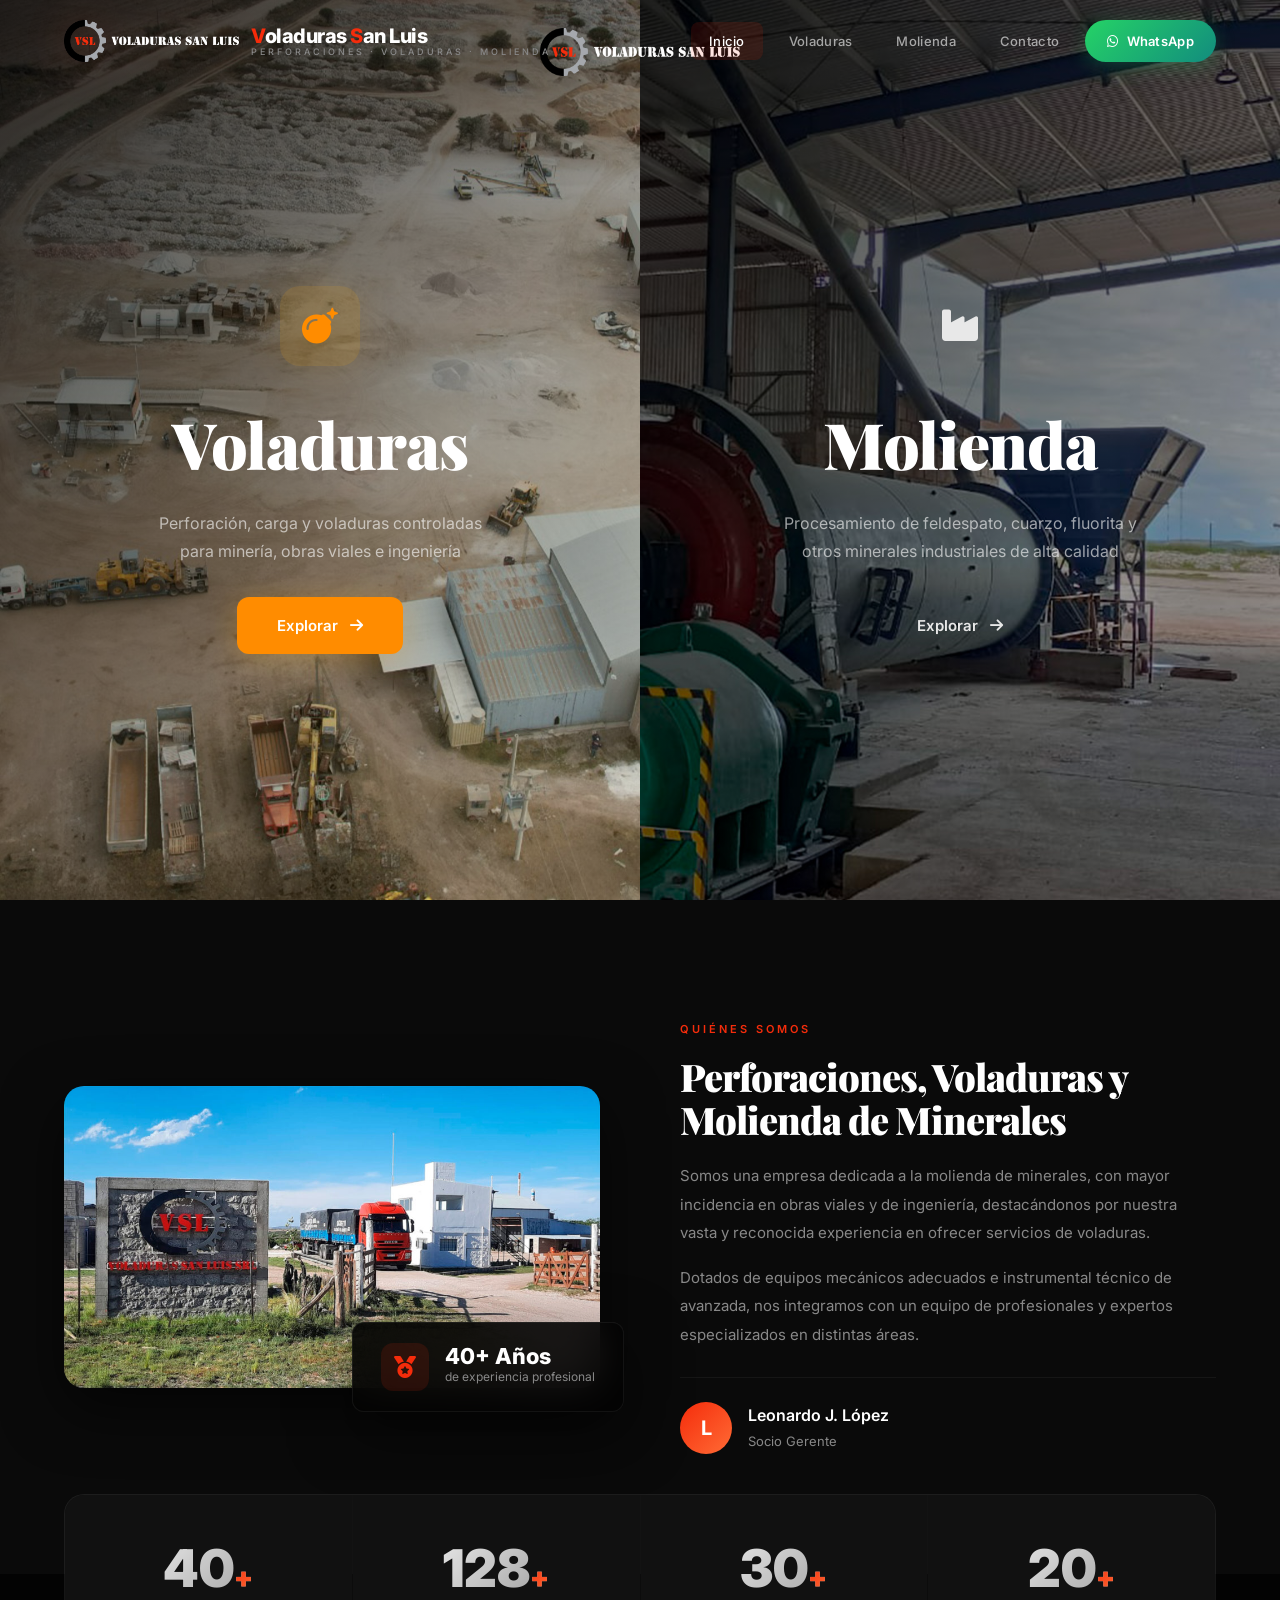
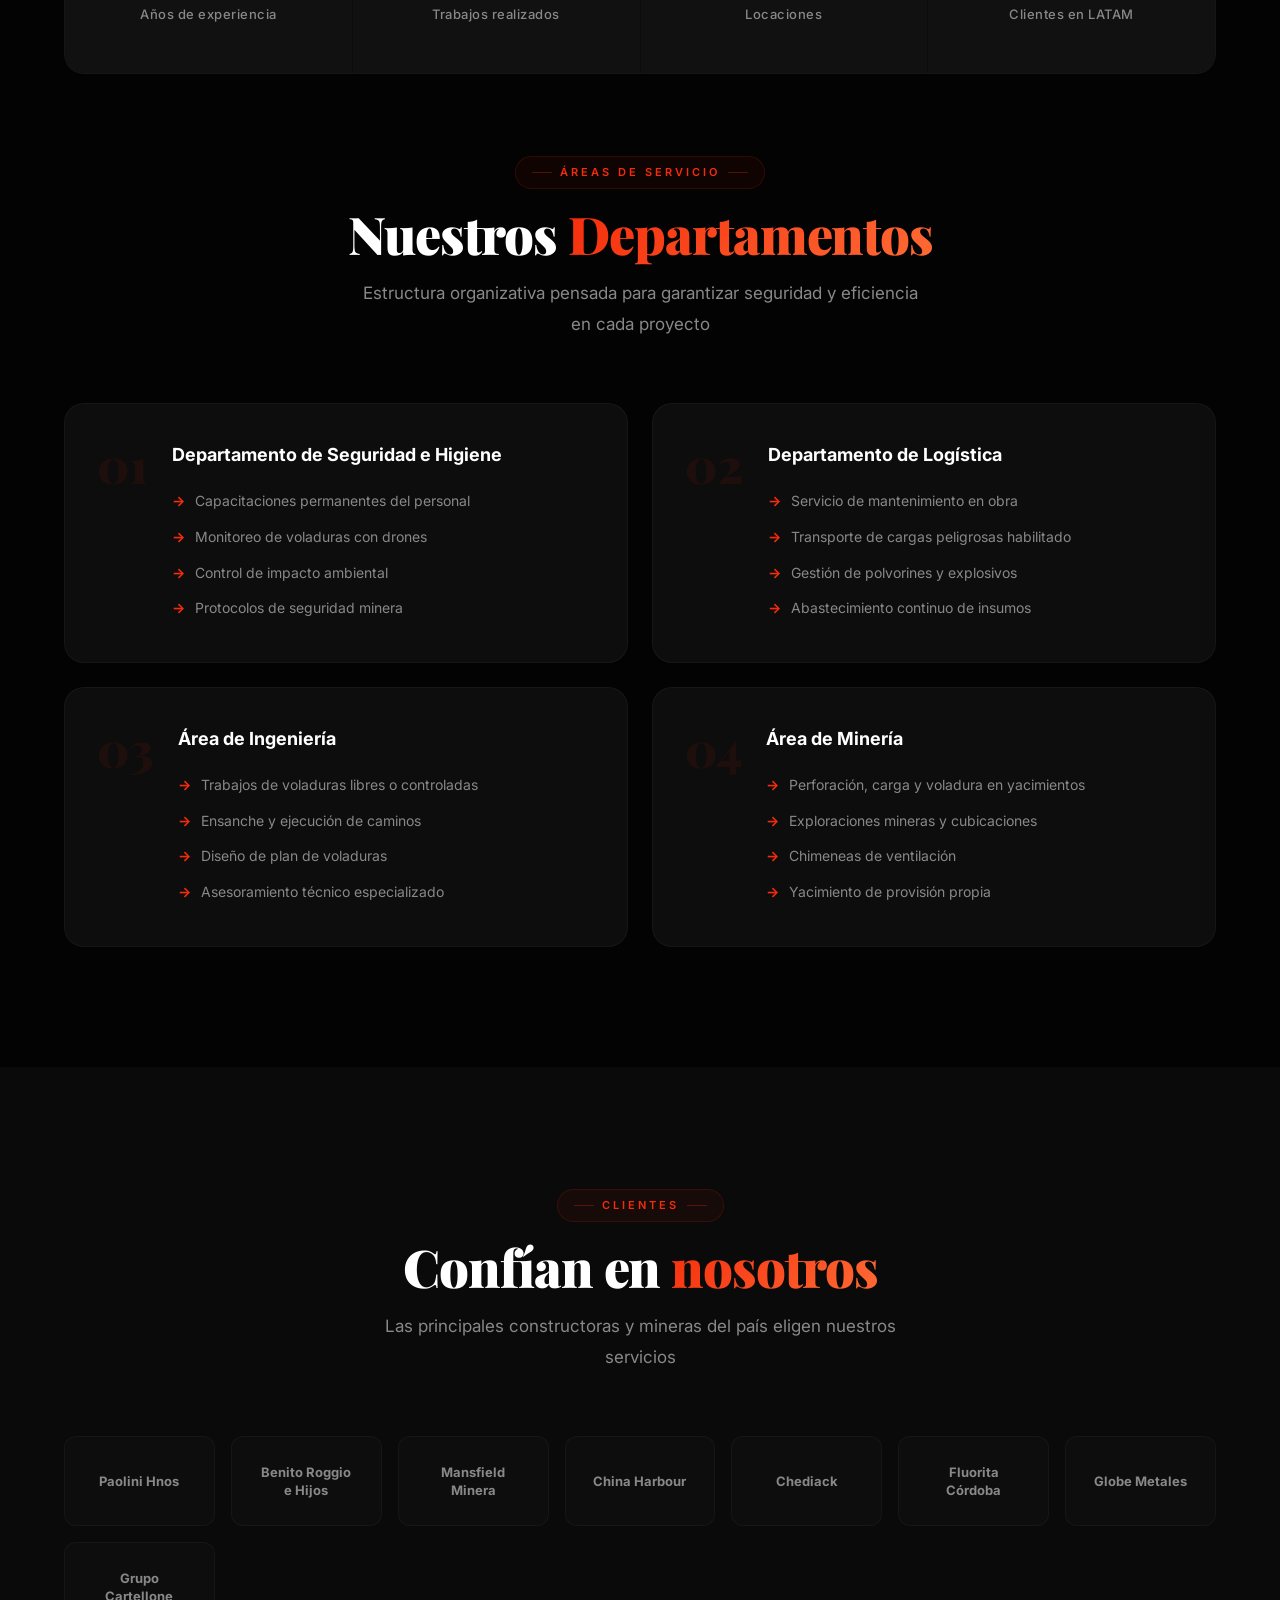
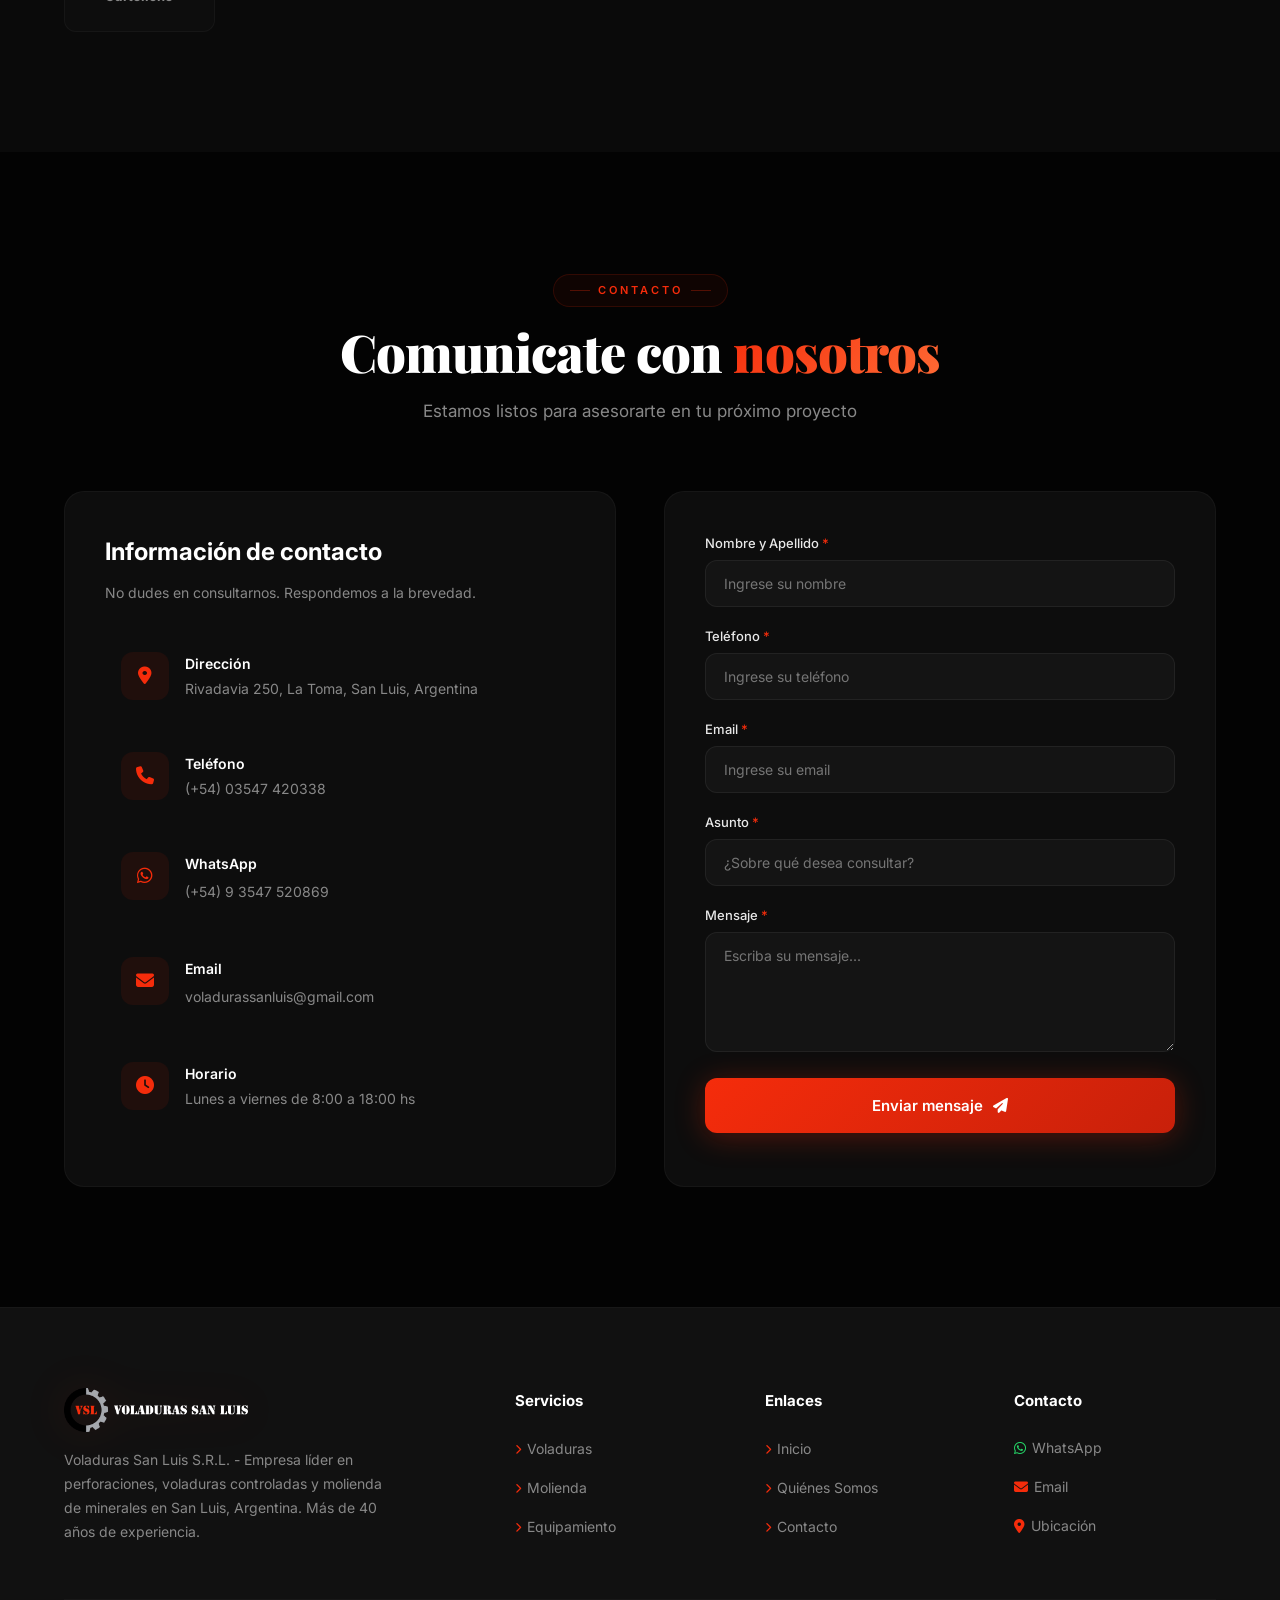
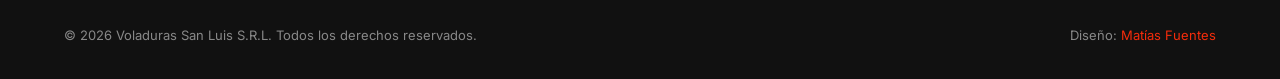
==== index.html @ 8bb87fdd "Subiendo archivos del proyecto y documentación inicial" ====
<!DOCTYPE html>
<html lang="es">
<head>
  <meta charset="UTF-8">
  <meta name="viewport" content="width=device-width, initial-scale=1.0">
  <title>Voladuras San Luis - Perforaciones, Voladuras y Molienda de Minerales</title>
  <meta name="description" content="Voladuras San Luis S.R.L. - Empresa líder en perforaciones, voladuras controladas y molienda de minerales en San Luis, Argentina. Más de 40 años de experiencia.">
  <link rel="preconnect" href="https://fonts.googleapis.com">
  <link rel="preconnect" href="https://fonts.gstatic.com" crossorigin>
  <link href="https://fonts.googleapis.com/css2?family=Inter:wght@300;400;500;600;700;800;900&family=Playfair+Display:wght@700;800;900&display=swap" rel="stylesheet">
  <link rel="stylesheet" href="https://cdnjs.cloudflare.com/ajax/libs/font-awesome/6.5.1/css/all.min.css">
  <link rel="stylesheet" href="css/style.css">
  <link rel="icon" href="images/logo.png">
</head>
<body>

<div class="preloader" id="preloader">
  <div class="preloader-ring"></div>
  <p>Cargando...</p>
</div>

<header class="header" id="header">
  <div class="container">
    <a href="index.html" class="header-logo">
      <img src="images/logo.png" alt="Voladuras San Luis">
      <div class="logo-text">
        <span>V</span>oladuras <span>S</span>an Luis
        <small>Perforaciones · Voladuras · Molienda</small>
      </div>
    </a>
    <nav class="nav" id="nav">
      <a href="index.html" class="active">Inicio</a>
      <a href="voladuras.html">Voladuras</a>
      <a href="molienda.html">Molienda</a>
      <a href="#contacto">Contacto</a>
      <a href="https://wa.link/atzd3d" class="btn-whatsapp" target="_blank"><i class="fab fa-whatsapp"></i> WhatsApp</a>
    </nav>
    <button class="mobile-toggle" id="mobileToggle" aria-label="Menú">
      <span></span><span></span><span></span>
    </button>
  </div>
</header>

<main>
  <section class="hero-split" id="inicio">
    <div class="hero-split-logo">
      <img src="images/logo.png" alt="Voladuras San Luis">
    </div>

    <a href="voladuras.html" class="hero-split-item">
      <div class="bg">
        <img src="images/molienda-07.jpg" alt="Voladuras">
      </div>
      <div class="overlay"></div>
      <div class="content">
        <div class="icon-wrap"><i class="fas fa-bomb"></i></div>
        <h2>Voladuras</h2>
        <p>Perforación, carga y voladuras controladas para minería, obras viales e ingeniería</p>
        <span class="btn-split">Explorar <i class="fas fa-arrow-right"></i></span>
      </div>
    </a>

    <a href="molienda.html" class="hero-split-item">
      <div class="bg">
        <img src="images/molienda-02.jpg" alt="Molienda">
      </div>
      <div class="overlay"></div>
      <div class="content">
        <div class="icon-wrap"><i class="fas fa-industry"></i></div>
        <h2>Molienda</h2>
        <p>Procesamiento de feldespato, cuarzo, fluorita y otros minerales industriales de alta calidad</p>
        <span class="btn-split">Explorar <i class="fas fa-arrow-right"></i></span>
      </div>
    </a>
  </section>

  <section class="section section-dark" id="nosotros">
    <div class="container">
      <div class="about-grid">
        <div class="about-image-wrap reveal">
          <img src="images/molienda-01-950x534.jpg" alt="Voladuras San Luis" class="main-img">
          <div class="floating-card">
            <div class="fc-icon"><i class="fas fa-medal"></i></div>
            <div>
              <h4>40+ Años</h4>
              <p>de experiencia profesional</p>
            </div>
          </div>
        </div>
        <div class="about-text reveal reveal-delay-2">
          <span class="label">Quiénes Somos</span>
          <h2>Perforaciones, <span class="highlight">Voladuras</span> y Molienda de Minerales</h2>
          <p>Somos una empresa dedicada a la molienda de minerales, con mayor incidencia en obras viales y de ingeniería, destacándonos por nuestra vasta y reconocida experiencia en ofrecer servicios de voladuras.</p>
          <p>Dotados de equipos mecánicos adecuados e instrumental técnico de avanzada, nos integramos con un equipo de profesionales y expertos especializados en distintas áreas.</p>
          <div class="about-signature">
            <div class="avatar">L</div>
            <div>
              <h4>Leonardo J. López</h4>
              <p>Socio Gerente</p>
            </div>
          </div>
        </div>
      </div>
    </div>
  </section>

  <section class="section numbers-section" style="padding:0;">
    <div class="container">
      <div class="numbers-wrap reveal">
        <div class="number-item">
          <div class="num"><span class="counter" data-target="40">0</span><span class="suffix">+</span></div>
          <div class="label">Años de experiencia</div>
        </div>
        <div class="number-item">
          <div class="num"><span class="counter" data-target="300">0</span><span class="suffix">+</span></div>
          <div class="label">Trabajos realizados</div>
        </div>
        <div class="number-item">
          <div class="num"><span class="counter" data-target="30">0</span><span class="suffix">+</span></div>
          <div class="label">Locaciones</div>
        </div>
        <div class="number-item">
          <div class="num"><span class="counter" data-target="20">0</span><span class="suffix">+</span></div>
          <div class="label">Clientes en LATAM</div>
        </div>
      </div>
    </div>
  </section>

  <section class="section" style="padding-top:160px;">
    <div class="container">
      <div class="section-header reveal">
        <span class="label">Áreas de Servicio</span>
        <h2>Nuestros <span class="highlight">Departamentos</span></h2>
        <p>Estructura organizativa pensada para garantizar seguridad y eficiencia en cada proyecto</p>
      </div>
      <div class="dept-grid">
        <div class="dept-card reveal">
          <div class="dept-num">01</div>
          <div>
            <h3>Departamento de Seguridad e Higiene</h3>
            <ul>
              <li>Capacitaciones permanentes del personal</li>
              <li>Monitoreo de voladuras con drones</li>
              <li>Control de impacto ambiental</li>
              <li>Protocolos de seguridad minera</li>
            </ul>
          </div>
        </div>
        <div class="dept-card reveal reveal-delay-1">
          <div class="dept-num">02</div>
          <div>
            <h3>Departamento de Logística</h3>
            <ul>
              <li>Servicio de mantenimiento en obra</li>
              <li>Transporte de cargas peligrosas habilitado</li>
              <li>Gestión de polvorines y explosivos</li>
              <li>Abastecimiento continuo de insumos</li>
            </ul>
          </div>
        </div>
        <div class="dept-card reveal reveal-delay-2">
          <div class="dept-num">03</div>
          <div>
            <h3>Área de Ingeniería</h3>
            <ul>
              <li>Trabajos de voladuras libres o controladas</li>
              <li>Ensanche y ejecución de caminos</li>
              <li>Diseño de plan de voladuras</li>
              <li>Asesoramiento técnico especializado</li>
            </ul>
          </div>
        </div>
        <div class="dept-card reveal reveal-delay-3">
          <div class="dept-num">04</div>
          <div>
            <h3>Área de Minería</h3>
            <ul>
              <li>Perforación, carga y voladura en yacimientos</li>
              <li>Exploraciones mineras y cubicaciones</li>
              <li>Chimeneas de ventilación</li>
              <li>Yacimiento de provisión propia</li>
            </ul>
          </div>
        </div>
      </div>
    </div>
  </section>

  <section class="section section-dark" id="clientes">
    <div class="container">
      <div class="section-header reveal">
        <span class="label">Clientes</span>
        <h2>Confían en <span class="highlight">nosotros</span></h2>
        <p>Las principales constructoras y mineras del país eligen nuestros servicios</p>
      </div>
      <div class="clients-grid">
        <div class="client-logo reveal"><span>Paolini Hnos</span></div>
        <div class="client-logo reveal reveal-delay-1"><span>Benito Roggio e Hijos</span></div>
        <div class="client-logo reveal reveal-delay-2"><span>Mansfield Minera</span></div>
        <div class="client-logo reveal reveal-delay-3"><span>China Harbour</span></div>
        <div class="client-logo reveal reveal-delay-1"><span>Chediack</span></div>
        <div class="client-logo reveal reveal-delay-2"><span>Fluorita Córdoba</span></div>
        <div class="client-logo reveal reveal-delay-3"><span>Globe Metales</span></div>
        <div class="client-logo reveal reveal-delay-4"><span>Grupo Cartellone</span></div>
      </div>
    </div>
  </section>

  <section class="section" id="contacto">
    <div class="container">
      <div class="section-header reveal">
        <span class="label">Contacto</span>
        <h2>Comunicate con <span class="highlight">nosotros</span></h2>
        <p>Estamos listos para asesorarte en tu próximo proyecto</p>
      </div>
      <div class="contact-grid">
        <div class="contact-info-wrap reveal">
          <h3>Información de contacto</h3>
          <p>No dudes en consultarnos. Respondemos a la brevedad.</p>
          <div class="contact-item">
            <div class="contact-icon"><i class="fas fa-map-marker-alt"></i></div>
            <div>
              <h4>Dirección</h4>
              <p>Rivadavia 250, La Toma, San Luis, Argentina</p>
            </div>
          </div>
          <div class="contact-item">
            <div class="contact-icon"><i class="fas fa-phone"></i></div>
            <div>
              <h4>Teléfono</h4>
              <p>(+54) 03547 420338</p>
            </div>
          </div>
          <div class="contact-item">
            <div class="contact-icon"><i class="fab fa-whatsapp"></i></div>
            <div>
              <h4>WhatsApp</h4>
              <a href="https://wa.link/atzd3d" target="_blank">(+54) 9 3547 520869</a>
            </div>
          </div>
          <div class="contact-item">
            <div class="contact-icon"><i class="fas fa-envelope"></i></div>
            <div>
              <h4>Email</h4>
              <a href="mailto:voladurassanluis@gmail.com">voladurassanluis@gmail.com</a>
            </div>
          </div>
          <div class="contact-item">
            <div class="contact-icon"><i class="fas fa-clock"></i></div>
            <div>
              <h4>Horario</h4>
              <p>Lunes a viernes de 8:00 a 18:00 hs</p>
            </div>
          </div>
        </div>
        <form class="contact-form reveal reveal-delay-2" action="#" method="POST">
          <div class="form-group">
            <label>Nombre y Apellido <span class="required">*</span></label>
            <input type="text" name="nombre" required placeholder="Ingrese su nombre">
          </div>
          <div class="form-group">
            <label>Teléfono <span class="required">*</span></label>
            <input type="tel" name="telefono" required placeholder="Ingrese su teléfono">
          </div>
          <div class="form-group">
            <label>Email <span class="required">*</span></label>
            <input type="email" name="email" required placeholder="Ingrese su email">
          </div>
          <div class="form-group">
            <label>Asunto <span class="required">*</span></label>
            <input type="text" name="asunto" required placeholder="¿Sobre qué desea consultar?">
          </div>
          <div class="form-group">
            <label>Mensaje <span class="required">*</span></label>
            <textarea name="mensaje" required placeholder="Escriba su mensaje..."></textarea>
          </div>
          <button type="submit" class="btn btn-primary" style="width:100%;justify-content:center;padding:18px;">
            Enviar mensaje <i class="fas fa-paper-plane"></i>
          </button>
        </form>
      </div>
    </div>
  </section>
</main>

<footer class="footer">
  <div class="container">
    <div class="footer-grid">
      <div class="footer-brand">
        <img src="images/logo.png" alt="Voladuras San Luis">
        <p>Voladuras San Luis S.R.L. - Empresa líder en perforaciones, voladuras controladas y molienda de minerales en San Luis, Argentina. Más de 40 años de experiencia.</p>
      </div>
      <div class="footer-col">
        <h4>Servicios</h4>
        <ul>
          <li><a href="voladuras.html"><i class="fas fa-chevron-right" style="font-size:10px;color:var(--red)"></i> Voladuras</a></li>
          <li><a href="molienda.html"><i class="fas fa-chevron-right" style="font-size:10px;color:var(--red)"></i> Molienda</a></li>
          <li><a href="voladuras.html#equipamiento"><i class="fas fa-chevron-right" style="font-size:10px;color:var(--red)"></i> Equipamiento</a></li>
        </ul>
      </div>
      <div class="footer-col">
        <h4>Enlaces</h4>
        <ul>
          <li><a href="index.html"><i class="fas fa-chevron-right" style="font-size:10px;color:var(--red)"></i> Inicio</a></li>
          <li><a href="#nosotros"><i class="fas fa-chevron-right" style="font-size:10px;color:var(--red)"></i> Quiénes Somos</a></li>
          <li><a href="#contacto"><i class="fas fa-chevron-right" style="font-size:10px;color:var(--red)"></i> Contacto</a></li>
        </ul>
      </div>
      <div class="footer-col">
        <h4>Contacto</h4>
        <ul>
          <li><a href="https://wa.link/atzd3d" target="_blank"><i class="fab fa-whatsapp" style="color:#25D366"></i> WhatsApp</a></li>
          <li><a href="mailto:voladurassanluis@gmail.com"><i class="fas fa-envelope" style="color:var(--red)"></i> Email</a></li>
          <li><a href="https://goo.gl/maps/jiBmMCwxJLgSor3d7" target="_blank"><i class="fas fa-map-marker-alt" style="color:var(--red)"></i> Ubicación</a></li>
        </ul>
      </div>
    </div>
    <div class="footer-bottom">
      <span>&copy; 2026 Voladuras San Luis S.R.L. Todos los derechos reservados.</span>
      <span>Diseño: <a href="https://api.whatsapp.com/send?phone=5493516639708" target="_blank">Matías Fuentes</a></span>
    </div>
  </div>
</footer>

<button class="scroll-top" id="scrollTop" aria-label="Volver arriba">
  <i class="fas fa-arrow-up"></i>
</button>

<script src="js/main.js"></script>
</body>
</html>
---- css/style.css ----
@import url('https://fonts.googleapis.com/css2?family=Inter:wght@300;400;500;600;700;800;900&family=Playfair+Display:wght@700;800;900&display=swap');

*, *::before, *::after {
  margin: 0;
  padding: 0;
  box-sizing: border-box;
}

:root {
  --red: #f52c0b;
  --red-dark: #c8200a;
  --red-glow: rgba(245, 44, 11, 0.3);
  --red-subtle: rgba(245, 44, 11, 0.08);
  --bg: #030303;
  --bg2: #0a0a0a;
  --bg3: #111;
  --bg4: #1a1a1a;
  --card: #0d0d0d;
  --card-border: rgba(255, 255, 255, 0.04);
  --text: #e8e8e8;
  --text-muted: #888;
  --text-dim: #555;
  --white: #fff;
  --font: 'Inter', sans-serif;
  --display: 'Playfair Display', serif;
  --radius: 20px;
  --radius-sm: 12px;
  --shadow: 0 20px 60px rgba(0, 0, 0, 0.6);
  --transition: 0.5s cubic-bezier(0.16, 1, 0.3, 1);
}

html { scroll-behavior: smooth; }

body {
  font-family: var(--font);
  background: var(--bg);
  color: var(--text);
  line-height: 1.7;
  overflow-x: hidden;
  -webkit-font-smoothing: antialiased;
}

a { text-decoration: none; color: inherit; }
ul { list-style: none; }
img { max-width: 100%; height: auto; display: block; }

.container {
  max-width: 1200px;
  margin: 0 auto;
  padding: 0 24px;
}

/* ─── PRELOADER ─── */
.preloader {
  position: fixed;
  inset: 0;
  z-index: 99999;
  background: var(--bg);
  display: flex;
  align-items: center;
  justify-content: center;
  flex-direction: column;
  gap: 24px;
  transition: opacity 0.8s ease, visibility 0.8s ease;
}

.preloader.hidden {
  opacity: 0;
  visibility: hidden;
  pointer-events: none;
}

.preloader-ring {
  width: 60px;
  height: 60px;
  border-radius: 50%;
  border: 3px solid rgba(245, 44, 11, 0.1);
  border-top-color: var(--red);
  animation: spin 1s linear infinite;
}

@keyframes spin { to { transform: rotate(360deg); } }

.preloader p {
  font-size: 12px;
  text-transform: uppercase;
  letter-spacing: 4px;
  color: var(--text-muted);
  animation: pulse 1.5s ease-in-out infinite;
}

@keyframes pulse {
  0%, 100% { opacity: 0.4; }
  50% { opacity: 1; }
}

/* ─── HEADER ─── */
.header {
  position: fixed;
  top: 0;
  left: 0;
  right: 0;
  z-index: 9999;
  padding: 20px 0;
  transition: all 0.6s cubic-bezier(0.16, 1, 0.3, 1);
}

.header.scrolled {
  background: rgba(3, 3, 3, 0.85);
  backdrop-filter: blur(24px) saturate(1.5);
  -webkit-backdrop-filter: blur(24px) saturate(1.5);
  padding: 12px 0;
  box-shadow: 0 1px 0 rgba(255, 255, 255, 0.05);
}

.header .container {
  display: flex;
  justify-content: space-between;
  align-items: center;
}

.header-logo {
  display: flex;
  align-items: center;
  gap: 12px;
  position: relative;
  z-index: 2;
}

.header-logo img {
  height: 42px;
  width: auto;
  filter: drop-shadow(0 0 20px rgba(245, 44, 11, 0.2));
}

.header-logo .logo-text {
  font-size: 20px;
  font-weight: 800;
  color: var(--white);
  letter-spacing: -0.5px;
  line-height: 1.1;
}

.header-logo .logo-text span { color: var(--red); }
.header-logo .logo-text small {
  display: block;
  font-size: 9px;
  font-weight: 500;
  letter-spacing: 3px;
  text-transform: uppercase;
  color: var(--text-muted);
}

/* ─── NAV ─── */
.nav {
  display: flex;
  align-items: center;
  gap: 8px;
}

.nav a {
  position: relative;
  padding: 8px 18px;
  font-size: 13px;
  font-weight: 500;
  color: rgba(255, 255, 255, 0.6);
  border-radius: 8px;
  transition: all 0.3s;
  letter-spacing: 0.3px;
}

.nav a:hover { color: var(--white); background: rgba(255, 255, 255, 0.05); }
.nav a.active { color: var(--white); background: rgba(245, 44, 11, 0.12); }

.btn-whatsapp {
  display: inline-flex !important;
  align-items: center;
  gap: 8px;
  background: linear-gradient(135deg, #25D366, #128C7E) !important;
  color: var(--white) !important;
  padding: 10px 22px !important;
  border-radius: 100px !important;
  font-weight: 600 !important;
  font-size: 13px !important;
  box-shadow: 0 4px 20px rgba(37, 211, 102, 0.25);
  transition: all 0.3s !important;
}

.btn-whatsapp:hover {
  transform: translateY(-2px) !important;
  box-shadow: 0 8px 30px rgba(37, 211, 102, 0.35) !important;
  background: linear-gradient(135deg, #25D366, #128C7E) !important;
}

/* ─── MOBILE TOGGLE ─── */
.mobile-toggle {
  display: none;
  flex-direction: column;
  gap: 5px;
  cursor: pointer;
  padding: 4px;
  background: none;
  border: none;
  z-index: 10000;
}

.mobile-toggle span {
  display: block;
  width: 28px;
  height: 2px;
  background: var(--white);
  border-radius: 2px;
  transition: all 0.4s cubic-bezier(0.16, 1, 0.3, 1);
  transform-origin: center;
}

.mobile-toggle.active span:nth-child(1) { transform: rotate(45deg) translate(5px, 5px); }
.mobile-toggle.active span:nth-child(2) { opacity: 0; transform: scaleX(0); }
.mobile-toggle.active span:nth-child(3) { transform: rotate(-45deg) translate(5px, -5px); }

/* ─── HERO ─── */
.hero {
  position: relative;
  min-height: 100vh;
  display: flex;
  align-items: center;
  overflow: hidden;
}

.hero-bg {
  position: absolute;
  inset: 0;
  z-index: 0;
}

.hero-bg img {
  width: 100%;
  height: 100%;
  object-fit: cover;
  animation: heroZoom 20s ease-in-out infinite alternate;
}

@keyframes heroZoom {
  0% { transform: scale(1); }
  100% { transform: scale(1.08); }
}

.hero-overlay {
  position: absolute;
  inset: 0;
  background:
    linear-gradient(135deg, rgba(0,0,0,0.92) 0%, rgba(0,0,0,0.4) 40%, transparent 60%, rgba(0,0,0,0.6) 100%),
    radial-gradient(ellipse at 20% 50%, rgba(245,44,11,0.08) 0%, transparent 60%);
  z-index: 1;
}

.hero-overlay::after {
  content: '';
  position: absolute;
  bottom: 0;
  left: 0;
  right: 0;
  height: 200px;
  background: linear-gradient(to top, var(--bg), transparent);
}

.hero .container {
  position: relative;
  z-index: 2;
  padding-top: 80px;
}

.hero-content {
  max-width: 720px;
}

.hero-badge {
  display: inline-flex;
  align-items: center;
  gap: 8px;
  background: rgba(245, 44, 11, 0.12);
  border: 1px solid rgba(245, 44, 11, 0.2);
  padding: 8px 20px;
  border-radius: 100px;
  font-size: 12px;
  font-weight: 600;
  color: var(--red);
  text-transform: uppercase;
  letter-spacing: 2px;
  margin-bottom: 28px;
  animation: fadeInUp 0.8s ease;
}

.hero-content h1 {
  font-family: var(--display);
  font-size: clamp(44px, 7vw, 88px);
  font-weight: 900;
  color: var(--white);
  line-height: 1.02;
  margin-bottom: 24px;
  letter-spacing: -2px;
  animation: fadeInUp 0.8s ease 0.1s both;
}

.hero-content h1 .gradient-text {
  background: linear-gradient(135deg, var(--red), #ff6b35, var(--red));
  -webkit-background-clip: text;
  -webkit-text-fill-color: transparent;
  background-clip: text;
}

.hero-content p {
  font-size: 18px;
  color: rgba(255, 255, 255, 0.6);
  line-height: 1.8;
  margin-bottom: 40px;
  max-width: 560px;
  animation: fadeInUp 0.8s ease 0.2s both;
}

.hero-actions {
  display: flex;
  gap: 16px;
  flex-wrap: wrap;
  animation: fadeInUp 0.8s ease 0.3s both;
}

.btn {
  display: inline-flex;
  align-items: center;
  gap: 10px;
  padding: 16px 36px;
  border-radius: 12px;
  font-weight: 600;
  font-size: 15px;
  transition: all 0.4s cubic-bezier(0.16, 1, 0.3, 1);
  cursor: pointer;
  border: none;
  font-family: var(--font);
  position: relative;
  overflow: hidden;
}

.btn-primary {
  background: linear-gradient(135deg, var(--red), var(--red-dark));
  color: var(--white);
  box-shadow: 0 4px 30px rgba(245, 44, 11, 0.3);
}

.btn-primary:hover {
  transform: translateY(-3px);
  box-shadow: 0 12px 40px rgba(245, 44, 11, 0.4);
}

.btn-primary::before {
  content: '';
  position: absolute;
  inset: 0;
  background: linear-gradient(135deg, rgba(255,255,255,0.15), transparent);
  opacity: 0;
  transition: opacity 0.4s;
}

.btn-primary:hover::before { opacity: 1; }

.btn-outline {
  background: transparent;
  color: var(--white);
  border: 1.5px solid rgba(255, 255, 255, 0.15);
  backdrop-filter: blur(8px);
}

.btn-outline:hover {
  border-color: var(--red);
  background: rgba(245, 44, 11, 0.08);
  transform: translateY(-3px);
}

.hero-stats {
  display: flex;
  gap: 48px;
  margin-top: 60px;
  padding-top: 36px;
  border-top: 1px solid rgba(255, 255, 255, 0.06);
  animation: fadeInUp 0.8s ease 0.4s both;
}

.hero-stat h3 {
  font-size: 36px;
  font-weight: 800;
  color: var(--white);
  line-height: 1;
}

.hero-stat h3 .counter { background: linear-gradient(135deg, var(--red), #ff6b35); -webkit-background-clip: text; -webkit-text-fill-color: transparent; background-clip: text; }
.hero-stat h3 .suffix { font-size: 20px; color: var(--red); }
.hero-stat p { font-size: 13px; color: var(--text-muted); margin-top: 6px; letter-spacing: 0.5px; }

/* ─── ANIMATIONS ─── */
@keyframes fadeInUp {
  from { opacity: 0; transform: translateY(30px); }
  to { opacity: 1; transform: translateY(0); }
}

/* ─── SPLIT HERO (landing) ─── */
.hero-split {
  display: grid;
  grid-template-columns: 1fr 1fr;
  min-height: 100vh;
}

.hero-split-item {
  position: relative;
  display: flex;
  align-items: center;
  justify-content: center;
  min-height: 100vh;
  overflow: hidden;
  cursor: pointer;
}

.hero-split-item .bg {
  position: absolute;
  inset: 0;
  z-index: 0;
  transition: transform 0.8s cubic-bezier(0.16, 1, 0.3, 1);
}

.hero-split-item:hover .bg { transform: scale(1.1); }

.hero-split-item .bg img {
  width: 100%;
  height: 100%;
  object-fit: cover;
}

.hero-split-item .overlay {
  position: absolute;
  inset: 0;
  background: linear-gradient(135deg, rgba(0,0,0,0.75) 0%, rgba(0,0,0,0.25) 100%);
  z-index: 1;
  transition: all 0.6s;
}

.hero-split-item:hover .overlay { background: rgba(0,0,0,0.4); }

.hero-split-item:nth-child(1) .overlay {
  background: linear-gradient(135deg, rgba(0,0,0,0.8) 0%, rgba(245,44,11,0.15) 100%);
}

.hero-split-item:nth-child(2) .overlay {
  background: linear-gradient(135deg, rgba(0,0,0,0.8) 0%, rgba(255,165,0,0.1) 100%);
}

.hero-split-item .content {
  position: relative;
  z-index: 2;
  text-align: center;
  padding: 40px;
  transform: translateY(20px);
  transition: transform 0.6s cubic-bezier(0.16, 1, 0.3, 1);
}

.hero-split-item:hover .content { transform: translateY(0); }

.hero-split-item .content .icon-wrap {
  width: 80px;
  height: 80px;
  margin: 0 auto 24px;
  border-radius: 20px;
  display: flex;
  align-items: center;
  justify-content: center;
  font-size: 36px;
  transition: all 0.6s;
  position: relative;
}

.hero-split-item:nth-child(1) .icon-wrap {
  background: rgba(245,44,11,0.15);
  color: var(--red);
  box-shadow: 0 0 40px rgba(245,44,11,0.1);
}

.hero-split-item:nth-child(2) .icon-wrap {
  background: rgba(255,165,0,0.15);
  color: #ff8c00;
  box-shadow: 0 0 40px rgba(255,165,0,0.1);
}

.hero-split-item .content h2 {
  font-family: var(--display);
  font-size: clamp(40px, 5vw, 72px);
  font-weight: 900;
  color: var(--white);
  margin-bottom: 12px;
  letter-spacing: -1px;
}

.hero-split-item .content p {
  color: rgba(255,255,255,0.6);
  font-size: 16px;
  margin-bottom: 32px;
  max-width: 360px;
  margin-left: auto;
  margin-right: auto;
}

.hero-split-item .content .btn-split {
  display: inline-flex;
  align-items: center;
  gap: 12px;
  padding: 16px 40px;
  border-radius: 12px;
  font-weight: 600;
  font-size: 15px;
  transition: all 0.4s;
  position: relative;
  overflow: hidden;
}

.hero-split-item:nth-child(1) .btn-split {
  background: var(--red);
  color: var(--white);
  box-shadow: 0 4px 30px rgba(245,44,11,0.25);
}

.hero-split-item:nth-child(2) .btn-split {
  background: #ff8c00;
  color: var(--white);
  box-shadow: 0 4px 30px rgba(255,165,0,0.25);
}

.hero-split-item .content .btn-split:hover {
  transform: translateY(-3px);
}

.hero-split-logo {
  position: absolute;
  top: 28px;
  left: 50%;
  transform: translateX(-50%);
  z-index: 10;
}

.hero-split-logo img {
  height: 48px;
  width: auto;
  filter: drop-shadow(0 0 30px rgba(0,0,0,0.5));
}

/* ─── SECTION COMMON ─── */
.section {
  padding: 120px 0;
  position: relative;
}

.section-dark { background: var(--bg2); }
.section-darker { background: var(--bg3); }

.section-header {
  text-align: center;
  margin-bottom: 64px;
}

.section-header .label {
  display: inline-flex;
  align-items: center;
  gap: 8px;
  font-size: 11px;
  font-weight: 600;
  color: var(--red);
  text-transform: uppercase;
  letter-spacing: 3px;
  margin-bottom: 16px;
  padding: 6px 16px;
  border: 1px solid rgba(245,44,11,0.15);
  border-radius: 100px;
  background: rgba(245,44,11,0.05);
}

.section-header .label::before,
.section-header .label::after {
  content: '';
  width: 20px;
  height: 1px;
  background: rgba(245,44,11,0.3);
}

.section-header h2 {
  font-family: var(--display);
  font-size: clamp(34px, 4.5vw, 52px);
  font-weight: 900;
  color: var(--white);
  margin-bottom: 16px;
  letter-spacing: -1px;
  line-height: 1.1;
}

.section-header h2 .highlight {
  background: linear-gradient(135deg, var(--red), #ff6b35);
  -webkit-background-clip: text;
  -webkit-text-fill-color: transparent;
  background-clip: text;
}

.section-header p {
  font-size: 17px;
  color: var(--text-muted);
  max-width: 560px;
  margin: 0 auto;
  line-height: 1.8;
}

/* ─── GLASS CARD ─── */
.glass-card {
  background: rgba(255,255,255,0.02);
  backdrop-filter: blur(20px);
  -webkit-backdrop-filter: blur(20px);
  border: 1px solid rgba(255,255,255,0.05);
  border-radius: var(--radius);
  transition: all 0.5s cubic-bezier(0.16, 1, 0.3, 1);
}

.glass-card:hover {
  border-color: rgba(245,44,11,0.15);
  transform: translateY(-6px);
  box-shadow: 0 20px 60px rgba(0,0,0,0.4);
}

/* ─── ABOUT ─── */
.about-grid {
  display: grid;
  grid-template-columns: 1fr 1fr;
  gap: 80px;
  align-items: center;
}

.about-image-wrap {
  position: relative;
}

.about-image-wrap .main-img {
  width: 100%;
  border-radius: var(--radius);
  box-shadow: var(--shadow);
}

.about-image-wrap .main-img::after {
  content: '';
  position: absolute;
  inset: 0;
  border-radius: var(--radius);
  box-shadow: inset 0 0 80px rgba(0,0,0,0.3);
}

.about-image-wrap .floating-card {
  position: absolute;
  bottom: -24px;
  right: -24px;
  background: rgba(3,3,3,0.9);
  backdrop-filter: blur(20px);
  border: 1px solid rgba(255,255,255,0.06);
  border-radius: var(--radius-sm);
  padding: 20px 28px;
  display: flex;
  align-items: center;
  gap: 16px;
  box-shadow: 0 20px 60px rgba(0,0,0,0.5);
}

.about-image-wrap .floating-card .fc-icon {
  width: 48px;
  height: 48px;
  background: rgba(245,44,11,0.12);
  border-radius: 12px;
  display: flex;
  align-items: center;
  justify-content: center;
  font-size: 22px;
  color: var(--red);
}

.about-image-wrap .floating-card h4 {
  font-size: 22px;
  font-weight: 800;
  color: var(--white);
  line-height: 1;
}

.about-image-wrap .floating-card p {
  font-size: 12px;
  color: var(--text-muted);
}

.about-text .label {
  font-size: 11px;
  font-weight: 600;
  color: var(--red);
  text-transform: uppercase;
  letter-spacing: 3px;
  margin-bottom: 16px;
  display: block;
}

.about-text h2 {
  font-family: var(--display);
  font-size: 38px;
  font-weight: 900;
  color: var(--white);
  margin-bottom: 20px;
  letter-spacing: -1px;
  line-height: 1.15;
}

.about-text p {
  color: var(--text-muted);
  line-height: 1.9;
  margin-bottom: 16px;
  font-size: 15px;
}

.about-signature {
  display: flex;
  align-items: center;
  gap: 16px;
  margin-top: 28px;
  padding-top: 24px;
  border-top: 1px solid rgba(255,255,255,0.05);
}

.about-signature .avatar {
  width: 52px;
  height: 52px;
  border-radius: 50%;
  background: linear-gradient(135deg, var(--red), #ff6b35);
  display: flex;
  align-items: center;
  justify-content: center;
  font-weight: 700;
  font-size: 20px;
  color: var(--white);
}

.about-signature h4 {
  font-size: 16px;
  color: var(--white);
  font-weight: 600;
}

.about-signature p {
  font-size: 13px;
  color: var(--text-muted);
  margin: 0;
}

/* ─── SERVICES ─── */
.services-grid {
  display: grid;
  grid-template-columns: repeat(3, 1fr);
  gap: 24px;
}

.service-card {
  background: var(--card);
  border: 1px solid var(--card-border);
  border-radius: var(--radius);
  padding: 48px 36px;
  transition: all 0.5s cubic-bezier(0.16, 1, 0.3, 1);
  position: relative;
  overflow: hidden;
  cursor: default;
}

.service-card::before {
  content: '';
  position: absolute;
  top: 0;
  left: 0;
  right: 0;
  height: 3px;
  background: linear-gradient(90deg, var(--red), #ff6b35);
  transform: scaleX(0);
  transition: transform 0.6s cubic-bezier(0.16, 1, 0.3, 1);
  transform-origin: left;
}

.service-card:hover::before { transform: scaleX(1); }

.service-card::after {
  content: '';
  position: absolute;
  top: -50%;
  right: -50%;
  width: 100%;
  height: 100%;
  background: radial-gradient(circle, rgba(245,44,11,0.03), transparent);
  transition: all 0.6s;
  pointer-events: none;
}

.service-card:hover::after {
  top: -20%;
  right: -20%;
}

.service-card:hover {
  border-color: rgba(245,44,11,0.12);
  transform: translateY(-8px);
  box-shadow: 0 30px 80px rgba(0,0,0,0.5);
}

.service-icon {
  width: 60px;
  height: 60px;
  background: rgba(245,44,11,0.08);
  border-radius: 16px;
  display: flex;
  align-items: center;
  justify-content: center;
  font-size: 26px;
  color: var(--red);
  margin-bottom: 24px;
  transition: all 0.5s;
}

.service-card:hover .service-icon {
  background: var(--red);
  color: var(--white);
  box-shadow: 0 10px 40px rgba(245,44,11,0.25);
  transform: scale(1.05);
}

.service-card h3 {
  font-size: 20px;
  font-weight: 700;
  color: var(--white);
  margin-bottom: 12px;
}

.service-card p {
  font-size: 14px;
  color: var(--text-muted);
  line-height: 1.8;
}

/* ─── COUNTERS ─── */
.numbers-section {
  margin: -80px 0;
  position: relative;
  z-index: 10;
}

.numbers-wrap {
  display: grid;
  grid-template-columns: repeat(4, 1fr);
  gap: 1px;
  background: rgba(255,255,255,0.04);
  border-radius: var(--radius);
  overflow: hidden;
  border: 1px solid rgba(255,255,255,0.04);
}

.number-item {
  background: var(--bg3);
  padding: 48px 24px;
  text-align: center;
  transition: all 0.5s;
}

.number-item:hover {
  background: var(--bg4);
}

.number-item .num {
  font-size: 52px;
  font-weight: 900;
  line-height: 1;
  margin-bottom: 8px;
  background: linear-gradient(135deg, var(--white), rgba(255,255,255,0.5));
  -webkit-background-clip: text;
  -webkit-text-fill-color: transparent;
  background-clip: text;
}

.number-item .num .counter { background: none; -webkit-text-fill-color: inherit; }
.number-item .num .suffix {
  font-size: 28px;
  background: linear-gradient(135deg, var(--red), #ff6b35);
  -webkit-background-clip: text;
  -webkit-text-fill-color: transparent;
  background-clip: text;
}

.number-item .label {
  font-size: 13px;
  color: var(--text-muted);
  font-weight: 500;
  letter-spacing: 0.5px;
}

/* ─── DEPARTMENTS ─── */
.dept-grid {
  display: grid;
  grid-template-columns: repeat(2, 1fr);
  gap: 24px;
}

.dept-card {
  background: var(--card);
  border: 1px solid var(--card-border);
  border-radius: var(--radius);
  padding: 36px 32px;
  display: flex;
  gap: 24px;
  transition: all 0.5s;
  position: relative;
  overflow: hidden;
}

.dept-card::before {
  content: '';
  position: absolute;
  left: 0;
  top: 0;
  bottom: 0;
  width: 3px;
  background: linear-gradient(180deg, var(--red), transparent);
  opacity: 0;
  transition: opacity 0.5s;
}

.dept-card:hover::before { opacity: 1; }

.dept-card:hover {
  border-color: rgba(245,44,11,0.1);
  transform: translateX(4px);
}

.dept-num {
  font-size: 48px;
  font-weight: 900;
  line-height: 1;
  color: rgba(245,44,11,0.08);
  flex-shrink: 0;
  font-family: var(--display);
}

.dept-card h3 {
  font-size: 18px;
  font-weight: 700;
  color: var(--white);
  margin-bottom: 12px;
}

.dept-card ul li {
  font-size: 14px;
  color: var(--text-muted);
  padding: 6px 0;
  display: flex;
  align-items: center;
  gap: 10px;
}

.dept-card ul li::before {
  content: '→';
  color: var(--red);
  font-weight: 700;
}

/* ─── PROCESS ─── */
.steps-grid {
  display: grid;
  grid-template-columns: repeat(3, 1fr);
  gap: 24px;
  counter-reset: step;
}

.step-card {
  background: var(--card);
  border: 1px solid var(--card-border);
  border-radius: var(--radius);
  padding: 40px 32px;
  text-align: center;
  transition: all 0.5s;
  position: relative;
  overflow: hidden;
}

.step-card::before {
  content: '';
  position: absolute;
  inset: 0;
  background: linear-gradient(180deg, rgba(245,44,11,0.03), transparent);
  opacity: 0;
  transition: opacity 0.5s;
}

.step-card:hover::before { opacity: 1; }

.step-card:hover {
  border-color: rgba(245,44,11,0.12);
  transform: translateY(-8px);
  box-shadow: 0 20px 60px rgba(0,0,0,0.4);
}

.step-number {
  font-size: 72px;
  font-weight: 900;
  line-height: 1;
  font-family: var(--display);
  background: linear-gradient(135deg, rgba(245,44,11,0.15), transparent);
  -webkit-background-clip: text;
  -webkit-text-fill-color: transparent;
  background-clip: text;
  margin-bottom: 12px;
}

.step-card h3 {
  font-size: 20px;
  font-weight: 700;
  color: var(--white);
  margin-bottom: 12px;
}

.step-card p {
  font-size: 14px;
  color: var(--text-muted);
  line-height: 1.7;
}

/* ─── MINERALS ─── */
.minerals-grid {
  display: grid;
  grid-template-columns: repeat(auto-fit, minmax(150px, 1fr));
  gap: 16px;
}

.mineral-card {
  background: var(--card);
  border: 1px solid var(--card-border);
  border-radius: var(--radius-sm);
  padding: 28px 16px;
  text-align: center;
  transition: all 0.5s;
  position: relative;
  overflow: hidden;
}

.mineral-card::after {
  content: '';
  position: absolute;
  bottom: 0;
  left: 50%;
  transform: translateX(-50%);
  width: 0;
  height: 2px;
  background: linear-gradient(90deg, transparent, var(--red), transparent);
  transition: width 0.5s;
}

.mineral-card:hover::after { width: 80%; }

.mineral-card:hover {
  border-color: rgba(245,44,11,0.12);
  transform: translateY(-6px);
  box-shadow: 0 15px 40px rgba(0,0,0,0.4);
}

.mineral-card img {
  height: 56px;
  width: auto;
  margin: 0 auto 12px;
  filter: brightness(0) invert(1) opacity(0.6);
  transition: all 0.5s;
}

.mineral-card:hover img {
  filter: brightness(0) invert(1) opacity(0.9);
  transform: scale(1.1);
}

.mineral-card h4 {
  font-size: 14px;
  font-weight: 600;
  color: var(--white);
}

.mineral-card .grits {
  font-size: 11px;
  color: var(--text-dim);
  margin-top: 4px;
}

/* ─── EQUIPMENT ─── */
.equip-grid {
  display: grid;
  grid-template-columns: repeat(2, 1fr);
  gap: 20px;
}

.equip-category {
  background: var(--card);
  border: 1px solid var(--card-border);
  border-radius: var(--radius-sm);
  padding: 28px 24px;
  transition: all 0.4s;
}

.equip-category:hover {
  border-color: rgba(245,44,11,0.1);
  box-shadow: 0 10px 40px rgba(0,0,0,0.3);
}

.equip-category h3 {
  font-size: 16px;
  font-weight: 700;
  color: var(--white);
  margin-bottom: 14px;
  display: flex;
  align-items: center;
  gap: 10px;
}

.equip-category h3 i { color: var(--red); }

.equip-category h3 .count {
  font-size: 11px;
  background: rgba(245,44,11,0.1);
  color: var(--red);
  padding: 2px 10px;
  border-radius: 100px;
  font-weight: 600;
}

.equip-category ul li {
  font-size: 13px;
  color: var(--text-muted);
  padding: 5px 0;
  border-bottom: 1px solid rgba(255,255,255,0.02);
  display: flex;
  align-items: center;
  gap: 8px;
}

.equip-category ul li:last-child { border: none; }

.equip-category ul li::before {
  content: '▸';
  color: var(--red);
  font-weight: 700;
  font-size: 12px;
}

.equip-category .danger {
  color: var(--red);
  font-weight: 600;
  font-size: 11px;
}

/* ─── CLIENTS ─── */
.clients-grid {
  display: grid;
  grid-template-columns: repeat(auto-fit, minmax(150px, 1fr));
  gap: 16px;
}

.client-logo {
  background: var(--card);
  border: 1px solid var(--card-border);
  border-radius: var(--radius-sm);
  padding: 24px;
  text-align: center;
  transition: all 0.4s;
  height: 90px;
  display: flex;
  align-items: center;
  justify-content: center;
  position: relative;
  overflow: hidden;
}

.client-logo::after {
  content: '';
  position: absolute;
  inset: 0;
  background: linear-gradient(135deg, rgba(245,44,11,0.05), transparent);
  opacity: 0;
  transition: opacity 0.4s;
}

.client-logo:hover::after { opacity: 1; }

.client-logo:hover {
  border-color: rgba(245,44,11,0.12);
  transform: translateY(-3px);
  box-shadow: 0 10px 30px rgba(0,0,0,0.3);
}

.client-logo span {
  position: relative;
  z-index: 1;
  color: var(--text-muted);
  font-weight: 700;
  font-size: 13px;
  text-align: center;
  line-height: 1.4;
}

/* ─── TIMELINE ─── */
.timeline {
  position: relative;
  padding: 20px 0;
}

.timeline::before {
  content: '';
  position: absolute;
  left: 50%;
  transform: translateX(-50%);
  top: 0;
  bottom: 0;
  width: 2px;
  background: linear-gradient(180deg, var(--red), rgba(245,44,11,0.05));
}

.timeline-item {
  display: flex;
  gap: 48px;
  margin-bottom: 40px;
  position: relative;
}

.timeline-item:nth-child(odd) { flex-direction: row; }
.timeline-item:nth-child(even) { flex-direction: row-reverse; }

.timeline-year { flex-shrink: 0; width: 120px; text-align: center; position: relative; }

.timeline-year::before {
  content: '';
  width: 14px;
  height: 14px;
  background: var(--red);
  border-radius: 50%;
  position: absolute;
  top: 50%;
  left: 50%;
  transform: translate(-50%, -50%);
  box-shadow: 0 0 30px rgba(245,44,11,0.3);
}

.timeline-year .year {
  font-size: 18px;
  font-weight: 800;
  color: var(--red);
  background: var(--bg);
  padding: 6px 18px;
  border: 1px solid rgba(245,44,11,0.15);
  border-radius: 8px;
  display: inline-block;
  position: relative;
}

.timeline-content {
  flex: 1;
  max-width: 420px;
  background: var(--card);
  border: 1px solid var(--card-border);
  border-radius: var(--radius-sm);
  padding: 24px;
  transition: all 0.4s;
}

.timeline-content:hover {
  border-color: rgba(245,44,11,0.1);
  transform: translateY(-3px);
  box-shadow: 0 10px 40px rgba(0,0,0,0.3);
}

.timeline-content h4 {
  font-size: 15px;
  font-weight: 700;
  color: var(--white);
  margin-bottom: 8px;
}

.timeline-content p {
  font-size: 13px;
  color: var(--text-muted);
  line-height: 1.6;
}

/* ─── GALLERY ─── */
.gallery-grid {
  display: grid;
  grid-template-columns: repeat(3, 1fr);
  gap: 12px;
}

.gallery-item {
  position: relative;
  border-radius: var(--radius-sm);
  overflow: hidden;
  aspect-ratio: 4/3;
  cursor: pointer;
}

.gallery-item img {
  width: 100%;
  height: 100%;
  object-fit: cover;
  transition: transform 0.7s cubic-bezier(0.16, 1, 0.3, 1);
}

.gallery-item:hover img { transform: scale(1.12); }

.gallery-item .gallery-overlay {
  position: absolute;
  inset: 0;
  background: linear-gradient(180deg, transparent 50%, rgba(0,0,0,0.7));
  display: flex;
  align-items: flex-end;
  padding: 20px;
  opacity: 0;
  transition: opacity 0.4s;
}

.gallery-item:hover .gallery-overlay { opacity: 1; }

.gallery-item .gallery-overlay span {
  color: var(--white);
  font-size: 14px;
  font-weight: 500;
}

/* ─── CONTACT ─── */
.contact-grid {
  display: grid;
  grid-template-columns: 1fr 1fr;
  gap: 48px;
}

.contact-info-wrap {
  padding: 40px;
  background: var(--card);
  border: 1px solid var(--card-border);
  border-radius: var(--radius);
}

.contact-info-wrap h3 {
  font-size: 24px;
  font-weight: 700;
  color: var(--white);
  margin-bottom: 8px;
}

.contact-info-wrap > p {
  font-size: 14px;
  color: var(--text-muted);
  margin-bottom: 32px;
}

.contact-item {
  display: flex;
  gap: 16px;
  margin-bottom: 20px;
  padding: 16px;
  border-radius: var(--radius-sm);
  transition: background 0.3s;
}

.contact-item:hover { background: rgba(255,255,255,0.02); }

.contact-icon {
  width: 48px;
  height: 48px;
  background: rgba(245,44,11,0.08);
  border-radius: 12px;
  display: flex;
  align-items: center;
  justify-content: center;
  color: var(--red);
  font-size: 18px;
  flex-shrink: 0;
}

.contact-item h4 {
  font-size: 14px;
  font-weight: 600;
  color: var(--white);
  margin-bottom: 2px;
}

.contact-item p,
.contact-item a {
  font-size: 14px;
  color: var(--text-muted);
  line-height: 1.5;
}

.contact-item a:hover { color: var(--red); }

.contact-form {
  background: var(--card);
  border: 1px solid var(--card-border);
  border-radius: var(--radius);
  padding: 40px;
}

.form-group { margin-bottom: 18px; }

.form-group label {
  display: block;
  font-size: 13px;
  font-weight: 500;
  color: var(--text);
  margin-bottom: 6px;
}

.form-group label .required { color: var(--red); }

.form-group input,
.form-group textarea {
  width: 100%;
  padding: 14px 18px;
  background: rgba(255,255,255,0.03);
  border: 1px solid rgba(255,255,255,0.06);
  border-radius: var(--radius-sm);
  color: var(--white);
  font-family: var(--font);
  font-size: 14px;
  transition: all 0.3s;
  outline: none;
}

.form-group input:focus,
.form-group textarea:focus {
  border-color: var(--red);
  box-shadow: 0 0 0 3px rgba(245,44,11,0.1);
  background: rgba(255,255,255,0.05);
}

.form-group textarea { height: 120px; resize: vertical; }

/* ─── PAGE HEADER ─── */
.page-header {
  min-height: 60vh;
  display: flex;
  align-items: center;
  position: relative;
  overflow: hidden;
}

.page-header .bg {
  position: absolute;
  inset: 0;
  z-index: 0;
}

.page-header .bg img {
  width: 100%;
  height: 100%;
  object-fit: cover;
  animation: heroZoom 20s ease-in-out infinite alternate;
}

.page-header .overlay {
  position: absolute;
  inset: 0;
  background: linear-gradient(135deg, rgba(0,0,0,0.9) 0%, rgba(0,0,0,0.4) 60%, rgba(0,0,0,0.6) 100%);
  z-index: 1;
}

.page-header .overlay::after {
  content: '';
  position: absolute;
  bottom: 0;
  left: 0;
  right: 0;
  height: 150px;
  background: linear-gradient(to top, var(--bg), transparent);
}

.page-header .container {
  position: relative;
  z-index: 2;
  text-align: center;
  padding-top: 80px;
}

.page-header h1 {
  font-family: var(--display);
  font-size: clamp(40px, 5vw, 64px);
  font-weight: 900;
  color: var(--white);
  letter-spacing: -1px;
  line-height: 1.1;
}

.page-header h1 .highlight {
  background: linear-gradient(135deg, var(--red), #ff6b35);
  -webkit-background-clip: text;
  -webkit-text-fill-color: transparent;
  background-clip: text;
}

.page-header p {
  font-size: 18px;
  color: rgba(255,255,255,0.5);
  margin-top: 12px;
}

/* ─── FOOTER ─── */
.footer {
  background: var(--bg3);
  border-top: 1px solid rgba(255,255,255,0.03);
  padding: 80px 0 32px;
}

.footer-grid {
  display: grid;
  grid-template-columns: 2fr 1fr 1fr 1fr;
  gap: 48px;
  margin-bottom: 48px;
}

.footer-brand img {
  height: 44px;
  width: auto;
  margin-bottom: 16px;
  filter: drop-shadow(0 0 20px rgba(245,44,11,0.15));
}

.footer-brand p {
  font-size: 14px;
  color: var(--text-muted);
  line-height: 1.7;
  max-width: 320px;
}

.footer-col h4 {
  font-size: 15px;
  font-weight: 700;
  color: var(--white);
  margin-bottom: 20px;
}

.footer-col ul li { margin-bottom: 12px; }

.footer-col ul li a {
  font-size: 14px;
  color: var(--text-muted);
  transition: all 0.3s;
  display: inline-flex;
  align-items: center;
  gap: 6px;
}

.footer-col ul li a:hover {
  color: var(--red);
  transform: translateX(4px);
}

.footer-bottom {
  padding-top: 24px;
  border-top: 1px solid rgba(255,255,255,0.03);
  display: flex;
  justify-content: space-between;
  align-items: center;
  font-size: 13px;
  color: var(--text-muted);
}

.footer-bottom a { color: var(--red); }

/* ─── SCROLL TOP ─── */
.scroll-top {
  position: fixed;
  bottom: 32px;
  right: 32px;
  width: 52px;
  height: 52px;
  background: linear-gradient(135deg, var(--red), var(--red-dark));
  color: var(--white);
  border: none;
  border-radius: 16px;
  font-size: 20px;
  cursor: pointer;
  opacity: 0;
  visibility: hidden;
  transform: translateY(20px) scale(0.8);
  transition: all 0.5s cubic-bezier(0.16, 1, 0.3, 1);
  z-index: 999;
  box-shadow: 0 8px 30px rgba(245,44,11,0.3);
}

.scroll-top.visible {
  opacity: 1;
  visibility: visible;
  transform: translateY(0) scale(1);
}

.scroll-top:hover {
  transform: translateY(-4px) scale(1.05);
  box-shadow: 0 12px 40px rgba(245,44,11,0.4);
}

/* ─── SCROLL ANIMATIONS ─── */
.reveal {
  opacity: 0;
  transform: translateY(40px);
  transition: all 0.8s cubic-bezier(0.16, 1, 0.3, 1);
}

.reveal.visible {
  opacity: 1;
  transform: translateY(0);
}

.reveal-delay-1 { transition-delay: 0.1s; }
.reveal-delay-2 { transition-delay: 0.2s; }
.reveal-delay-3 { transition-delay: 0.3s; }
.reveal-delay-4 { transition-delay: 0.4s; }
.reveal-delay-5 { transition-delay: 0.5s; }

/* ─── CUSTOM SCROLLBAR ─── */
::-webkit-scrollbar { width: 6px; }
::-webkit-scrollbar-track { background: var(--bg); }
::-webkit-scrollbar-thumb { background: rgba(245,44,11,0.3); border-radius: 3px; }
::-webkit-scrollbar-thumb:hover { background: rgba(245,44,11,0.5); }

/* ─── ANIMATED BACKGROUND ─── */
.animated-bg {
  position: absolute;
  inset: 0;
  overflow: hidden;
  pointer-events: none;
  z-index: 0;
}

.animated-bg .orb {
  position: absolute;
  border-radius: 50%;
  filter: blur(80px);
  opacity: 0.3;
  animation: orbFloat 15s ease-in-out infinite;
}

.animated-bg .orb:nth-child(1) {
  width: 400px;
  height: 400px;
  background: var(--red);
  top: -10%;
  right: -5%;
  animation-delay: 0s;
}

.animated-bg .orb:nth-child(2) {
  width: 300px;
  height: 300px;
  background: #ff6b35;
  bottom: -5%;
  left: -5%;
  animation-delay: -5s;
}

.animated-bg .orb:nth-child(3) {
  width: 200px;
  height: 200px;
  background: var(--red);
  top: 50%;
  left: 50%;
  animation-delay: -10s;
  opacity: 0.15;
}

@keyframes orbFloat {
  0%, 100% { transform: translate(0, 0) scale(1); }
  33% { transform: translate(30px, -30px) scale(1.1); }
  66% { transform: translate(-20px, 20px) scale(0.9); }
}

/* ─── RESPONSIVE ─── */
@media (max-width: 1024px) {
  .hero-split { grid-template-columns: 1fr; }
  .hero-split-item { min-height: 60vh; }
  .about-grid { grid-template-columns: 1fr; gap: 48px; }
  .about-image-wrap .floating-card { right: 0; bottom: -20px; }
  .footer-grid { grid-template-columns: 1fr 1fr; }
  .numbers-wrap { grid-template-columns: repeat(2, 1fr); }
}

@media (max-width: 768px) {
  .mobile-toggle { display: flex; }

  .nav {
    position: fixed;
    top: 0;
    left: 0;
    right: 0;
    bottom: 0;
    background: rgba(3,3,3,0.98);
    backdrop-filter: blur(30px);
    flex-direction: column;
    justify-content: center;
    gap: 16px;
    z-index: 9999;
    opacity: 0;
    visibility: hidden;
    transition: all 0.5s cubic-bezier(0.16, 1, 0.3, 1);
  }

  .nav.open {
    opacity: 1;
    visibility: visible;
  }

  .nav a {
    font-size: 22px;
    padding: 12px 24px;
  }

  .btn-whatsapp { font-size: 16px !important; }

  .hero-content h1 { font-size: clamp(36px, 10vw, 52px); }
  .hero-stats { flex-direction: column; gap: 20px; }
  .services-grid,
  .dept-grid,
  .steps-grid { grid-template-columns: 1fr; }
  .equip-grid,
  .contact-grid { grid-template-columns: 1fr; }
  .gallery-grid { grid-template-columns: repeat(2, 1fr); }
  .section { padding: 80px 0; }

  .timeline::before { left: 24px; }
  .timeline-item { flex-direction: column !important; gap: 8px; padding-left: 56px; }
  .timeline-year { width: auto; text-align: left; }
  .timeline-year::before { left: 24px; top: 50%; }
  .timeline-year .year { font-size: 15px; }

  .number-item .num { font-size: 40px; }

  .about-image-wrap .floating-card {
    position: relative;
    bottom: 0;
    right: 0;
    margin-top: 16px;
  }
}

@media (max-width: 480px) {
  .container { padding: 0 16px; }
  .gallery-grid { grid-template-columns: 1fr; }
  .numbers-wrap { grid-template-columns: 1fr; }
  .hero-actions { flex-direction: column; }
  .btn { width: 100%; justify-content: center; }
  .footer-grid { grid-template-columns: 1fr; gap: 24px; }
  .footer-bottom { flex-direction: column; gap: 8px; text-align: center; }
  .contact-form,
  .contact-info-wrap { padding: 24px; }
  .dept-card { flex-direction: column; }
}
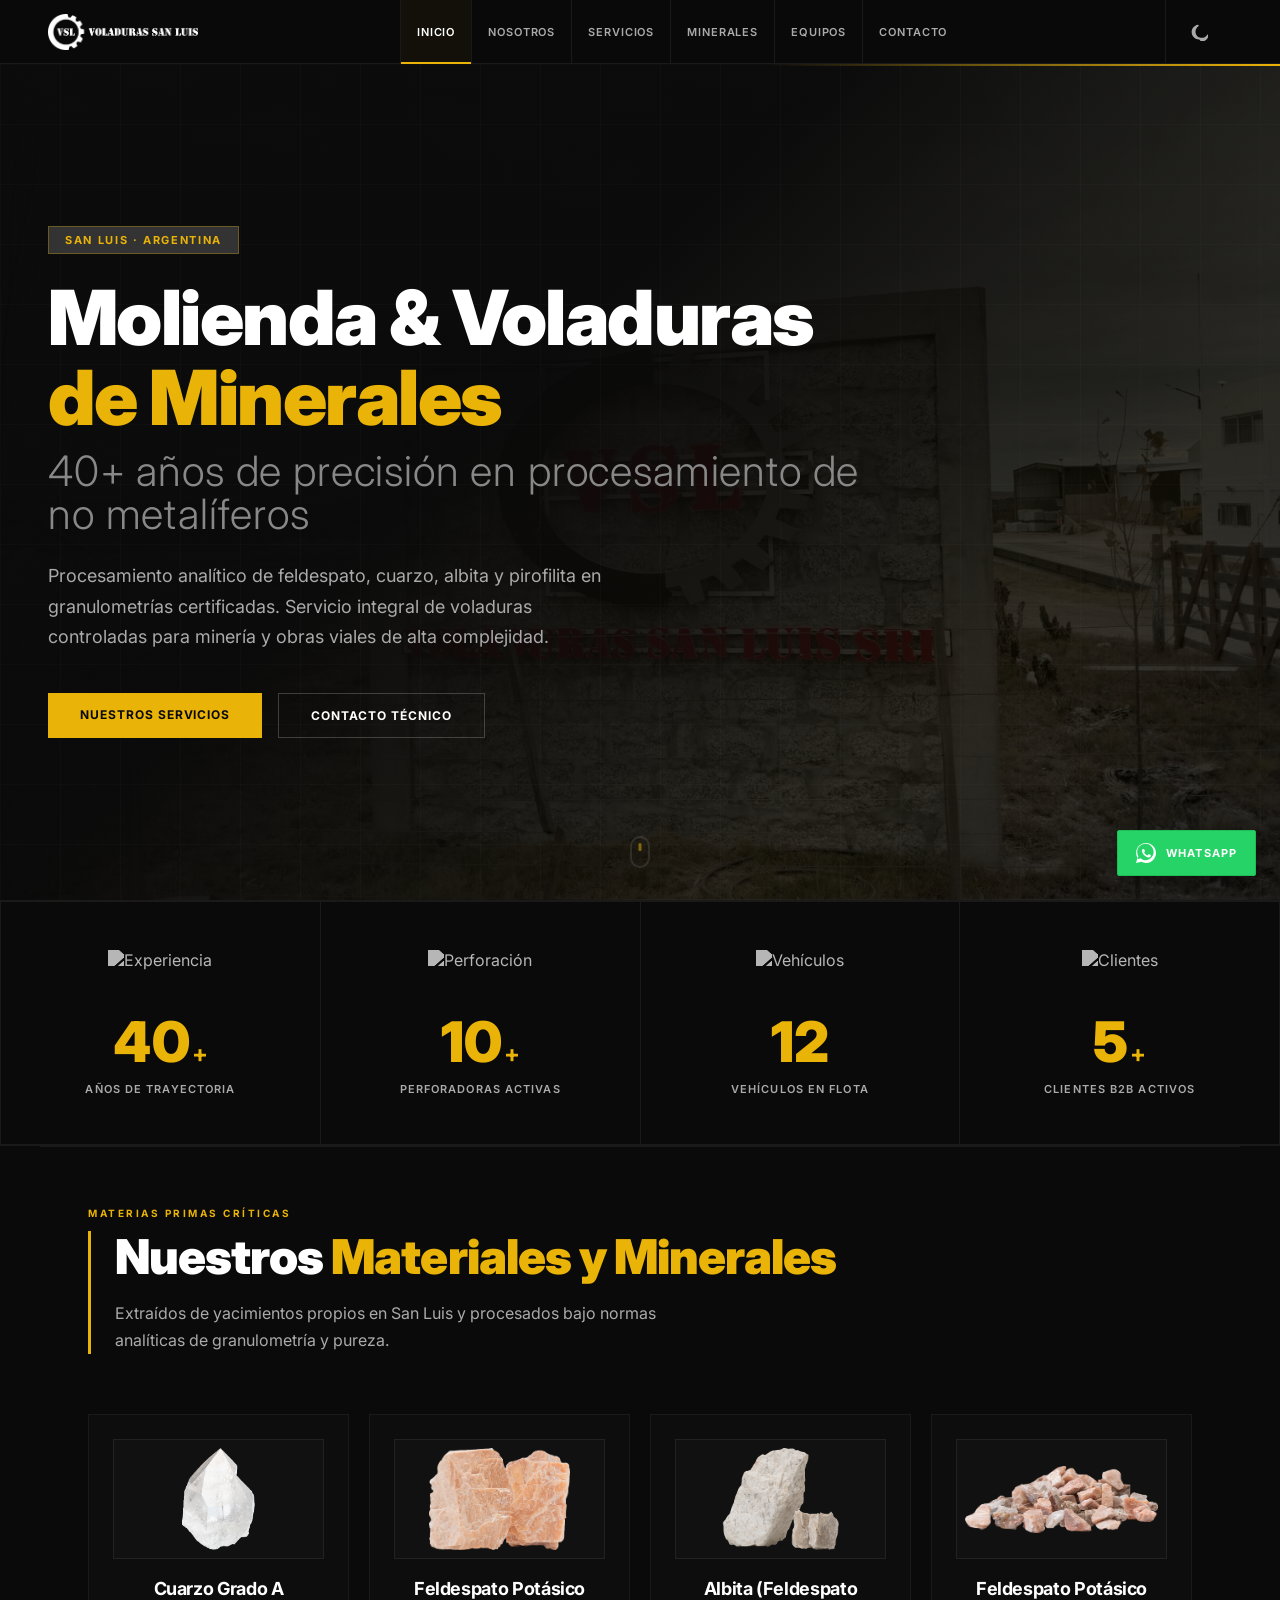
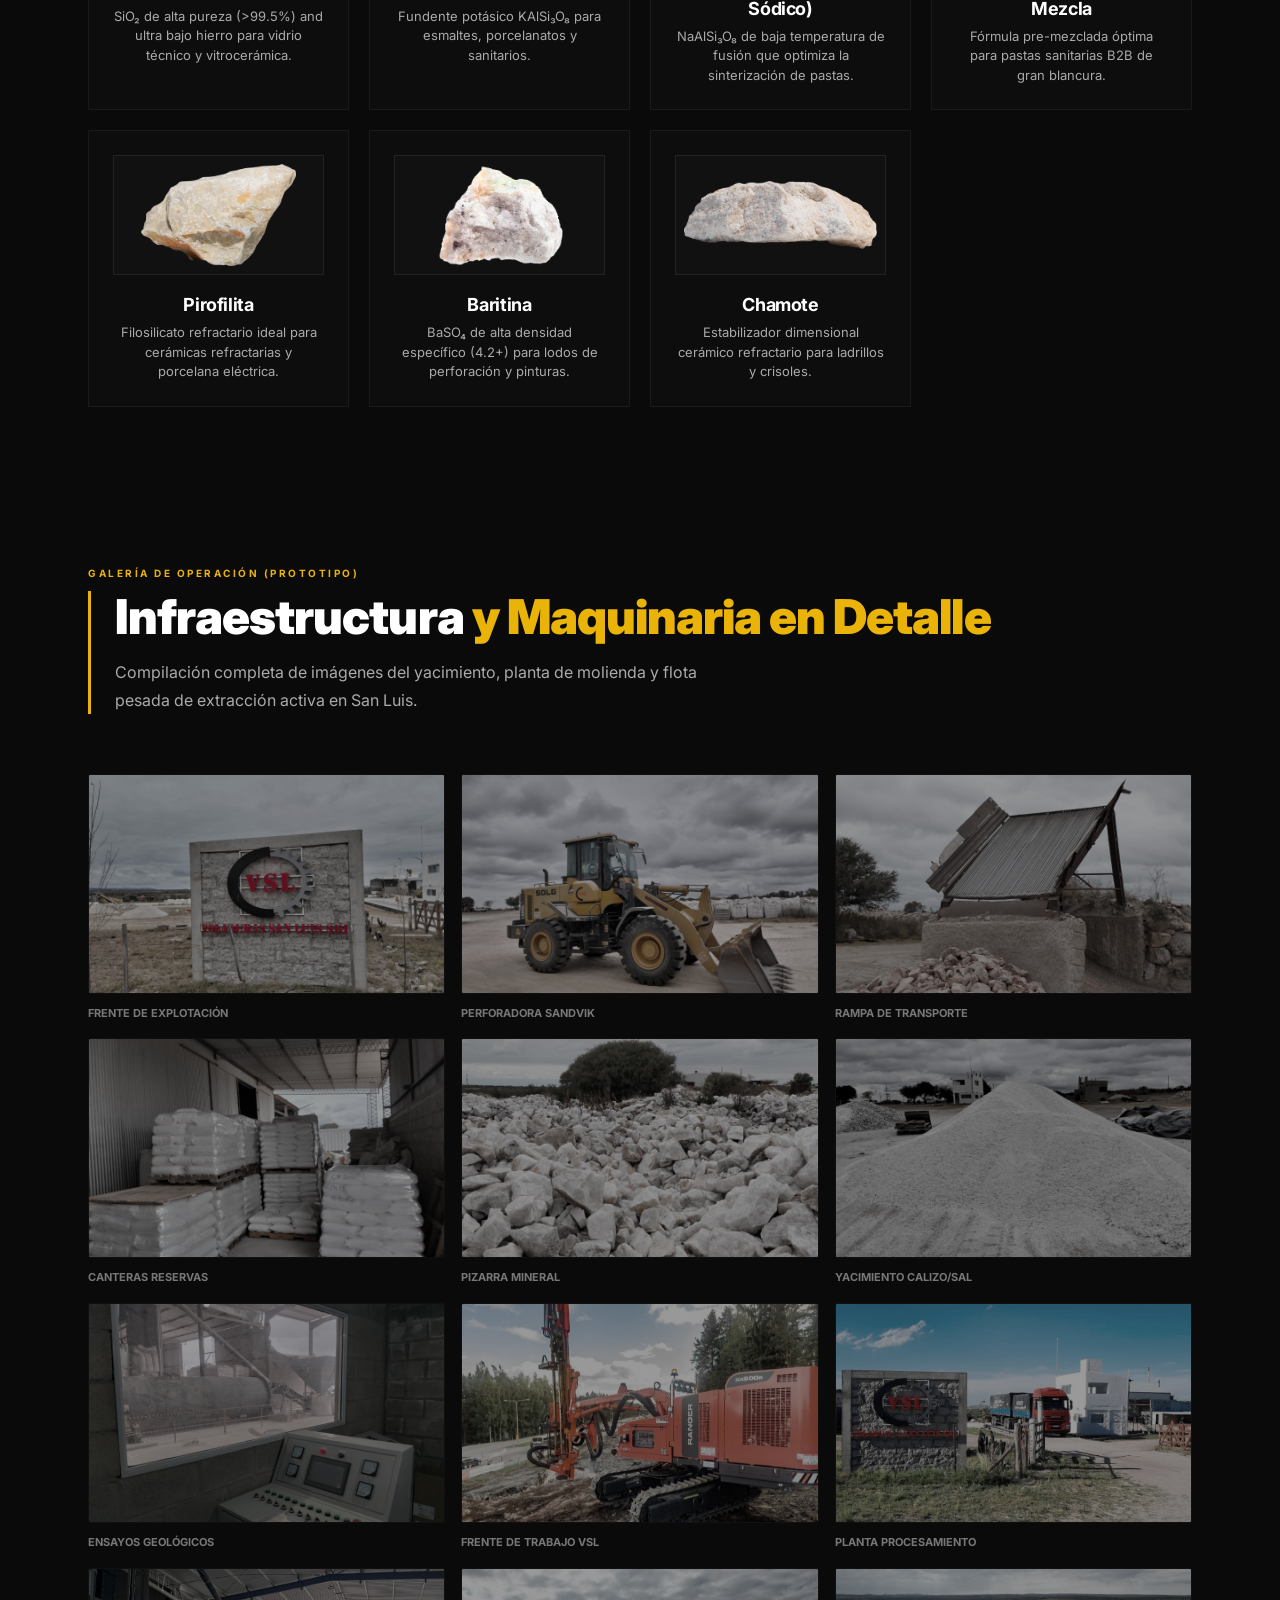
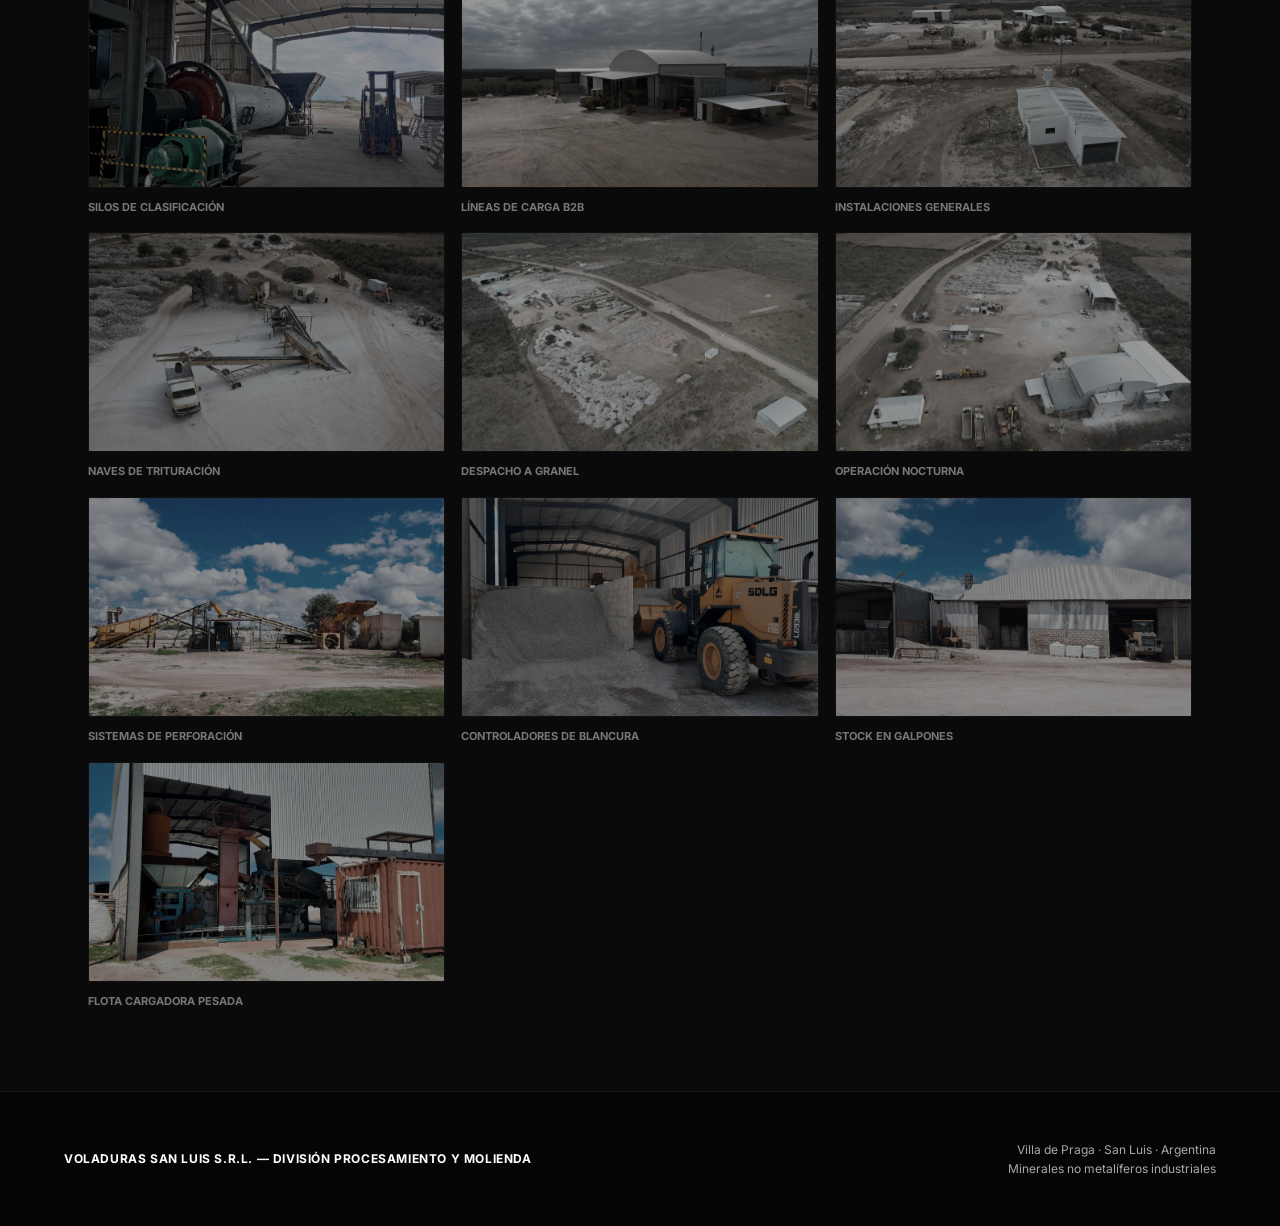
==== commit e7307103: "feat: initial commit with project files" ====
--- a/index.html
+++ b/index.html
@@ -3,330 +3,127 @@
 <head>
   <meta charset="UTF-8">
   <meta name="viewport" content="width=device-width, initial-scale=1.0">
-  <title>Voladuras San Luis - Perforaciones, Voladuras y Molienda de Minerales</title>
-  <meta name="description" content="Voladuras San Luis S.R.L. - Empresa líder en perforaciones, voladuras controladas y molienda de minerales en San Luis, Argentina. Más de 40 años de experiencia.">
-  <link rel="preconnect" href="https://fonts.googleapis.com">
-  <link rel="preconnect" href="https://fonts.gstatic.com" crossorigin>
-  <link href="https://fonts.googleapis.com/css2?family=Inter:wght@300;400;500;600;700;800;900&family=Playfair+Display:wght@700;800;900&display=swap" rel="stylesheet">
-  <link rel="stylesheet" href="https://cdnjs.cloudflare.com/ajax/libs/font-awesome/6.5.1/css/all.min.css">
-  <link rel="stylesheet" href="css/style.css">
-  <link rel="icon" href="images/logo.png">
+
+  <!-- SEO -->
+  <title>Voladuras San Luis S.R.L. — Granulometría Exacta. Pureza Garantizada.</title>
+  <meta name="description" content="División Procesamiento y Molienda de minerales no metalíferos. Cuarzo, Feldespato y Pirofilita en granulometrías #8/20 a #400 Tyler. Control analítico de Fe₂O₃ y blancura. Villa de Praga, San Luis, Argentina.">
+  <meta name="keywords" content="cuarzo industrial, feldespato molienda, pirofilita, minerales no metaliferos, san luis argentina, granulometría Tyler, Fe2O3 cero hierro">
+  <meta name="author" content="Voladuras San Luis S.R.L.">
+  <meta name="robots" content="index, follow">
+
+  <!-- Open Graph -->
+  <meta property="og:title" content="Voladuras San Luis S.R.L. — Granulometría Exacta. Pureza Garantizada.">
+  <meta property="og:description" content="Procesamiento y molienda de cuarzo, feldespato y pirofilita. Control estricto de hierro y blancura. Villa de Praga, San Luis.">
+  <meta property="og:type" content="website">
+  <meta property="og:locale" content="es_AR">
+
+  <!-- Favicon -->
+  <link rel="icon" type="image/png" href="logo.png">
+
+  <!-- Design System -->
+  <link rel="stylesheet" href="style.css">
 </head>
 <body>
+  <!-- Skip Link for Accessibility -->
+  <a href="#dynamic-content" class="skip-link">Saltar al contenido principal</a>
 
-<div class="preloader" id="preloader">
-  <div class="preloader-ring"></div>
-  <p>Cargando...</p>
-</div>
+  <div id="app">
 
-<header class="header" id="header">
-  <div class="container">
-    <a href="index.html" class="header-logo">
-      <img src="images/logo.png" alt="Voladuras San Luis">
-      <div class="logo-text">
-        <span>V</span>oladuras <span>S</span>an Luis
-        <small>Perforaciones · Voladuras · Molienda</small>
-      </div>
-    </a>
-    <nav class="nav" id="nav">
-      <a href="index.html" class="active">Inicio</a>
-      <a href="voladuras.html">Voladuras</a>
-      <a href="molienda.html">Molienda</a>
-      <a href="#contacto">Contacto</a>
-      <a href="https://wa.link/atzd3d" class="btn-whatsapp" target="_blank"><i class="fab fa-whatsapp"></i> WhatsApp</a>
-    </nav>
-    <button class="mobile-toggle" id="mobileToggle" aria-label="Menú">
-      <span></span><span></span><span></span>
-    </button>
+    <!-- ======================================================
+         TOP BAR — Fixed navigation
+         ====================================================== -->
+    <header id="topbar" role="banner">
+      <a
+        class="logo"
+        href="?view=inicio"
+        onclick="event.preventDefault(); window.navigate('?view=inicio')"
+        aria-label="Voladuras San Luis S.R.L. — Inicio">
+        <img src="logo.png" alt="VSL — Voladuras San Luis" width="140" height="36">
+      </a>
+
+      <nav role="navigation" aria-label="Navegación principal">
+        <a
+          href="?view=inicio"
+          data-view="inicio"
+          id="nav-inicio"
+          onclick="event.preventDefault(); window.navigate('?view=inicio')">
+          Inicio
+        </a>
+        <a
+          href="?view=nosotros"
+          data-view="nosotros"
+          id="nav-nosotros"
+          onclick="event.preventDefault(); window.navigate('?view=nosotros')">
+          Nosotros
+        </a>
+        <a
+          href="?view=servicios"
+          data-view="servicios"
+          id="nav-servicios"
+          onclick="event.preventDefault(); window.navigate('?view=servicios')">
+          Servicios
+        </a>
+        <a
+          href="?view=minerales"
+          data-view="minerales"
+          id="nav-minerales"
+          onclick="event.preventDefault(); window.navigate('?view=minerales')">
+          Minerales
+        </a>
+        <a
+          href="?view=equipos"
+          data-view="equipos"
+          id="nav-equipos"
+          onclick="event.preventDefault(); window.navigate('?view=equipos')">
+          Equipos
+        </a>
+        <a
+          href="?view=contacto"
+          data-view="contacto"
+          id="nav-contacto"
+          onclick="event.preventDefault(); window.navigate('?view=contacto')">
+          Contacto
+        </a>
+      </nav>
+
+      <button id="theme-toggle" class="theme-toggle-btn" aria-label="Cambiar tema de color" onclick="toggleTheme()">
+        <svg id="theme-toggle-icon" viewBox="0 0 24 24" width="18" height="18" fill="currentColor">
+          <path d="M12.3 22h-.1c-5.5 0-10-4.5-10-10 0-4.8 3.5-8.9 8.2-9.8.5-.1 1 .2 1.2.7.2.5 0 1.1-.4 1.4-2.8 1.9-4.3 5.2-3.8 8.6.5 3.5 3.3 6.3 6.8 6.8 3.4.5 6.7-1 8.6-3.8.3-.4.9-.6 1.4-.4.5.2.8.7.7 1.2-.9 4.7-5 8.2-9.8 8.3z"/>
+        </svg>
+      </button>
+    </header>
+
+    <!-- ======================================================
+         DYNAMIC CONTENT — Rendered by app.js
+         ====================================================== -->
+    <main id="dynamic-content" aria-live="polite" aria-label="Contenido principal">
+      <!-- Content injected by router -->
+    </main>
+
+    <!-- ======================================================
+         FOOTER
+         ====================================================== -->
+    <footer id="footer" role="contentinfo">
+      <p class="f-brand">Voladuras San Luis S.R.L. — División Procesamiento y Molienda</p>
+      <p class="f-meta">
+        Villa de Praga · San Luis · Argentina<br>
+        Minerales no metalíferos industriales
+      </p>
+    </footer>
+
   </div>
-</header>
 
-<main>
-  <section class="hero-split" id="inicio">
-    <div class="hero-split-logo">
-      <img src="images/logo.png" alt="Voladuras San Luis">
-    </div>
+  <!-- ======================================================
+       FLOATING CONTACT BUTTON: WHATSAPP B2B
+       ====================================================== -->
+  <a href="https://wa.me/549266154682010" target="_blank" rel="noopener" class="whatsapp-btn" aria-label="Contactar por WhatsApp">
+    <svg viewBox="0 0 24 24" width="20" height="20" fill="currentColor">
+      <path d="M.057 24l1.687-6.163c-1.041-1.804-1.588-3.849-1.587-5.946C.06 5.348 5.397.01 12.008.01c3.202.001 6.212 1.246 8.477 3.514 2.266 2.268 3.507 5.28 3.505 8.484-.004 6.657-5.34 11.997-11.953 11.997-2.005-.001-3.973-.502-5.724-1.458L0 24zm6.59-4.846c1.6.95 3.188 1.449 4.625 1.451 5.436.002 9.858-4.384 9.861-9.813.002-2.63-1.013-5.101-2.86-6.95s-4.316-2.866-6.944-2.868c-5.437 0-9.862 4.387-9.865 9.817-.001 1.765.487 3.488 1.417 5.023l-.97 3.541 3.736-.97zM17.487 14.39c-.27-.136-1.602-.79-1.85-.88-.25-.09-.43-.136-.61.136-.18.27-.694.88-.85 1.056-.157.177-.315.2-.585.064-.27-.136-1.14-.42-2.172-1.34-0.803-.717-1.345-1.603-1.502-1.874-.158-.27-.017-.417.118-.552.12-.12.27-.315.405-.47.135-.157.18-.27.27-.45.09-.18.045-.337-.02-.47-.066-.136-.61-1.47-.837-2.015-.22-.533-.44-.46-.61-.47-.158-.01-.34-.01-.52-.01-.18 0-.47.07-.72.34-.25.27-.954.934-.954 2.277s.977 2.637 1.112 2.822c.135.185 1.92 2.932 4.65 4.11 1.62.698 2.23.774 3.022.656.44-.066 1.602-.656 1.83-1.29.23-.63.23-1.17.16-1.29-.07-.12-.25-.2-0.52-.336z"/>
+    </svg>
+    <span>WhatsApp</span>
+  </a>
 
-    <a href="voladuras.html" class="hero-split-item">
-      <div class="bg">
-        <img src="images/molienda-07.jpg" alt="Voladuras">
-      </div>
-      <div class="overlay"></div>
-      <div class="content">
-        <div class="icon-wrap"><i class="fas fa-bomb"></i></div>
-        <h2>Voladuras</h2>
-        <p>Perforación, carga y voladuras controladas para minería, obras viales e ingeniería</p>
-        <span class="btn-split">Explorar <i class="fas fa-arrow-right"></i></span>
-      </div>
-    </a>
-
-    <a href="molienda.html" class="hero-split-item">
-      <div class="bg">
-        <img src="images/molienda-02.jpg" alt="Molienda">
-      </div>
-      <div class="overlay"></div>
-      <div class="content">
-        <div class="icon-wrap"><i class="fas fa-industry"></i></div>
-        <h2>Molienda</h2>
-        <p>Procesamiento de feldespato, cuarzo, fluorita y otros minerales industriales de alta calidad</p>
-        <span class="btn-split">Explorar <i class="fas fa-arrow-right"></i></span>
-      </div>
-    </a>
-  </section>
-
-  <section class="section section-dark" id="nosotros">
-    <div class="container">
-      <div class="about-grid">
-        <div class="about-image-wrap reveal">
-          <img src="images/molienda-01-950x534.jpg" alt="Voladuras San Luis" class="main-img">
-          <div class="floating-card">
-            <div class="fc-icon"><i class="fas fa-medal"></i></div>
-            <div>
-              <h4>40+ Años</h4>
-              <p>de experiencia profesional</p>
-            </div>
-          </div>
-        </div>
-        <div class="about-text reveal reveal-delay-2">
-          <span class="label">Quiénes Somos</span>
-          <h2>Perforaciones, <span class="highlight">Voladuras</span> y Molienda de Minerales</h2>
-          <p>Somos una empresa dedicada a la molienda de minerales, con mayor incidencia en obras viales y de ingeniería, destacándonos por nuestra vasta y reconocida experiencia en ofrecer servicios de voladuras.</p>
-          <p>Dotados de equipos mecánicos adecuados e instrumental técnico de avanzada, nos integramos con un equipo de profesionales y expertos especializados en distintas áreas.</p>
-          <div class="about-signature">
-            <div class="avatar">L</div>
-            <div>
-              <h4>Leonardo J. López</h4>
-              <p>Socio Gerente</p>
-            </div>
-          </div>
-        </div>
-      </div>
-    </div>
-  </section>
-
-  <section class="section numbers-section" style="padding:0;">
-    <div class="container">
-      <div class="numbers-wrap reveal">
-        <div class="number-item">
-          <div class="num"><span class="counter" data-target="40">0</span><span class="suffix">+</span></div>
-          <div class="label">Años de experiencia</div>
-        </div>
-        <div class="number-item">
-          <div class="num"><span class="counter" data-target="300">0</span><span class="suffix">+</span></div>
-          <div class="label">Trabajos realizados</div>
-        </div>
-        <div class="number-item">
-          <div class="num"><span class="counter" data-target="30">0</span><span class="suffix">+</span></div>
-          <div class="label">Locaciones</div>
-        </div>
-        <div class="number-item">
-          <div class="num"><span class="counter" data-target="20">0</span><span class="suffix">+</span></div>
-          <div class="label">Clientes en LATAM</div>
-        </div>
-      </div>
-    </div>
-  </section>
-
-  <section class="section" style="padding-top:160px;">
-    <div class="container">
-      <div class="section-header reveal">
-        <span class="label">Áreas de Servicio</span>
-        <h2>Nuestros <span class="highlight">Departamentos</span></h2>
-        <p>Estructura organizativa pensada para garantizar seguridad y eficiencia en cada proyecto</p>
-      </div>
-      <div class="dept-grid">
-        <div class="dept-card reveal">
-          <div class="dept-num">01</div>
-          <div>
-            <h3>Departamento de Seguridad e Higiene</h3>
-            <ul>
-              <li>Capacitaciones permanentes del personal</li>
-              <li>Monitoreo de voladuras con drones</li>
-              <li>Control de impacto ambiental</li>
-              <li>Protocolos de seguridad minera</li>
-            </ul>
-          </div>
-        </div>
-        <div class="dept-card reveal reveal-delay-1">
-          <div class="dept-num">02</div>
-          <div>
-            <h3>Departamento de Logística</h3>
-            <ul>
-              <li>Servicio de mantenimiento en obra</li>
-              <li>Transporte de cargas peligrosas habilitado</li>
-              <li>Gestión de polvorines y explosivos</li>
-              <li>Abastecimiento continuo de insumos</li>
-            </ul>
-          </div>
-        </div>
-        <div class="dept-card reveal reveal-delay-2">
-          <div class="dept-num">03</div>
-          <div>
-            <h3>Área de Ingeniería</h3>
-            <ul>
-              <li>Trabajos de voladuras libres o controladas</li>
-              <li>Ensanche y ejecución de caminos</li>
-              <li>Diseño de plan de voladuras</li>
-              <li>Asesoramiento técnico especializado</li>
-            </ul>
-          </div>
-        </div>
-        <div class="dept-card reveal reveal-delay-3">
-          <div class="dept-num">04</div>
-          <div>
-            <h3>Área de Minería</h3>
-            <ul>
-              <li>Perforación, carga y voladura en yacimientos</li>
-              <li>Exploraciones mineras y cubicaciones</li>
-              <li>Chimeneas de ventilación</li>
-              <li>Yacimiento de provisión propia</li>
-            </ul>
-          </div>
-        </div>
-      </div>
-    </div>
-  </section>
-
-  <section class="section section-dark" id="clientes">
-    <div class="container">
-      <div class="section-header reveal">
-        <span class="label">Clientes</span>
-        <h2>Confían en <span class="highlight">nosotros</span></h2>
-        <p>Las principales constructoras y mineras del país eligen nuestros servicios</p>
-      </div>
-      <div class="clients-grid">
-        <div class="client-logo reveal"><span>Paolini Hnos</span></div>
-        <div class="client-logo reveal reveal-delay-1"><span>Benito Roggio e Hijos</span></div>
-        <div class="client-logo reveal reveal-delay-2"><span>Mansfield Minera</span></div>
-        <div class="client-logo reveal reveal-delay-3"><span>China Harbour</span></div>
-        <div class="client-logo reveal reveal-delay-1"><span>Chediack</span></div>
-        <div class="client-logo reveal reveal-delay-2"><span>Fluorita Córdoba</span></div>
-        <div class="client-logo reveal reveal-delay-3"><span>Globe Metales</span></div>
-        <div class="client-logo reveal reveal-delay-4"><span>Grupo Cartellone</span></div>
-      </div>
-    </div>
-  </section>
-
-  <section class="section" id="contacto">
-    <div class="container">
-      <div class="section-header reveal">
-        <span class="label">Contacto</span>
-        <h2>Comunicate con <span class="highlight">nosotros</span></h2>
-        <p>Estamos listos para asesorarte en tu próximo proyecto</p>
-      </div>
-      <div class="contact-grid">
-        <div class="contact-info-wrap reveal">
-          <h3>Información de contacto</h3>
-          <p>No dudes en consultarnos. Respondemos a la brevedad.</p>
-          <div class="contact-item">
-            <div class="contact-icon"><i class="fas fa-map-marker-alt"></i></div>
-            <div>
-              <h4>Dirección</h4>
-              <p>Rivadavia 250, La Toma, San Luis, Argentina</p>
-            </div>
-          </div>
-          <div class="contact-item">
-            <div class="contact-icon"><i class="fas fa-phone"></i></div>
-            <div>
-              <h4>Teléfono</h4>
-              <p>(+54) 03547 420338</p>
-            </div>
-          </div>
-          <div class="contact-item">
-            <div class="contact-icon"><i class="fab fa-whatsapp"></i></div>
-            <div>
-              <h4>WhatsApp</h4>
-              <a href="https://wa.link/atzd3d" target="_blank">(+54) 9 3547 520869</a>
-            </div>
-          </div>
-          <div class="contact-item">
-            <div class="contact-icon"><i class="fas fa-envelope"></i></div>
-            <div>
-              <h4>Email</h4>
-              <a href="mailto:voladurassanluis@gmail.com">voladurassanluis@gmail.com</a>
-            </div>
-          </div>
-          <div class="contact-item">
-            <div class="contact-icon"><i class="fas fa-clock"></i></div>
-            <div>
-              <h4>Horario</h4>
-              <p>Lunes a viernes de 8:00 a 18:00 hs</p>
-            </div>
-          </div>
-        </div>
-        <form class="contact-form reveal reveal-delay-2" action="#" method="POST">
-          <div class="form-group">
-            <label>Nombre y Apellido <span class="required">*</span></label>
-            <input type="text" name="nombre" required placeholder="Ingrese su nombre">
-          </div>
-          <div class="form-group">
-            <label>Teléfono <span class="required">*</span></label>
-            <input type="tel" name="telefono" required placeholder="Ingrese su teléfono">
-          </div>
-          <div class="form-group">
-            <label>Email <span class="required">*</span></label>
-            <input type="email" name="email" required placeholder="Ingrese su email">
-          </div>
-          <div class="form-group">
-            <label>Asunto <span class="required">*</span></label>
-            <input type="text" name="asunto" required placeholder="¿Sobre qué desea consultar?">
-          </div>
-          <div class="form-group">
-            <label>Mensaje <span class="required">*</span></label>
-            <textarea name="mensaje" required placeholder="Escriba su mensaje..."></textarea>
-          </div>
-          <button type="submit" class="btn btn-primary" style="width:100%;justify-content:center;padding:18px;">
-            Enviar mensaje <i class="fas fa-paper-plane"></i>
-          </button>
-        </form>
-      </div>
-    </div>
-  </section>
-</main>
-
-<footer class="footer">
-  <div class="container">
-    <div class="footer-grid">
-      <div class="footer-brand">
-        <img src="images/logo.png" alt="Voladuras San Luis">
-        <p>Voladuras San Luis S.R.L. - Empresa líder en perforaciones, voladuras controladas y molienda de minerales en San Luis, Argentina. Más de 40 años de experiencia.</p>
-      </div>
-      <div class="footer-col">
-        <h4>Servicios</h4>
-        <ul>
-          <li><a href="voladuras.html"><i class="fas fa-chevron-right" style="font-size:10px;color:var(--red)"></i> Voladuras</a></li>
-          <li><a href="molienda.html"><i class="fas fa-chevron-right" style="font-size:10px;color:var(--red)"></i> Molienda</a></li>
-          <li><a href="voladuras.html#equipamiento"><i class="fas fa-chevron-right" style="font-size:10px;color:var(--red)"></i> Equipamiento</a></li>
-        </ul>
-      </div>
-      <div class="footer-col">
-        <h4>Enlaces</h4>
-        <ul>
-          <li><a href="index.html"><i class="fas fa-chevron-right" style="font-size:10px;color:var(--red)"></i> Inicio</a></li>
-          <li><a href="#nosotros"><i class="fas fa-chevron-right" style="font-size:10px;color:var(--red)"></i> Quiénes Somos</a></li>
-          <li><a href="#contacto"><i class="fas fa-chevron-right" style="font-size:10px;color:var(--red)"></i> Contacto</a></li>
-        </ul>
-      </div>
-      <div class="footer-col">
-        <h4>Contacto</h4>
-        <ul>
-          <li><a href="https://wa.link/atzd3d" target="_blank"><i class="fab fa-whatsapp" style="color:#25D366"></i> WhatsApp</a></li>
-          <li><a href="mailto:voladurassanluis@gmail.com"><i class="fas fa-envelope" style="color:var(--red)"></i> Email</a></li>
-          <li><a href="https://goo.gl/maps/jiBmMCwxJLgSor3d7" target="_blank"><i class="fas fa-map-marker-alt" style="color:var(--red)"></i> Ubicación</a></li>
-        </ul>
-      </div>
-    </div>
-    <div class="footer-bottom">
-      <span>&copy; 2026 Voladuras San Luis S.R.L. Todos los derechos reservados.</span>
-      <span>Diseño: <a href="https://api.whatsapp.com/send?phone=5493516639708" target="_blank">Matías Fuentes</a></span>
-    </div>
-  </div>
-</footer>
-
-<button class="scroll-top" id="scrollTop" aria-label="Volver arriba">
-  <i class="fas fa-arrow-up"></i>
-</button>
-
-<script src="js/main.js"></script>
+  <!-- Router + Renderer -->
+  <script src="app.js"></script>
 </body>
 </html>
--- a/style.css
+++ b/style.css
@@ -0,0 +1,1716 @@
+/* ============================================================
+   VOLADURAS SAN LUIS S.R.L. — Design System (Industrial Dark)
+   Paleta: #0A0A0A / #0D0D0D / #EAB308 (Amber Gold) / #E0E0E0 / #FFFFFF
+   Geometry: Sharp & Technical (0px - 2px radius)
+   VERSION: SIN ANIMACIONES NI TRANSICIONES (Instant Loading)
+   ============================================================ */
+
+@import url('https://fonts.googleapis.com/css2?family=Inter:wght@300;400;500;600;700;800;900&display=swap');
+
+/* --- Reset & Base ----------------------------------------- */
+*, *::before, *::after {
+  box-sizing: border-box;
+  margin: 0;
+  padding: 0;
+}
+
+html {
+  font-size: 16px;
+  scroll-behavior: auto; /* Static instant scrolling */
+}
+
+body {
+  font-family: 'Inter', system-ui, sans-serif;
+  background: var(--bg-main);
+  color: var(--text-primary);
+  min-height: 100vh;
+  overflow-x: hidden;
+}
+
+/* --- CSS Custom Properties -------------------------------- */
+:root {
+  --bg-main:            #0A0A0A;
+  --bg-alt:             #0D0D0D;
+  --bg-deep:            #050505;
+  --bg-topbar:          rgba(10, 10, 10, 0.96);
+  --gold:               #EAB308;
+  --gold-hover:         #FACC15;
+  --text-white:         #FFFFFF;
+  --text-primary:       #E0E0E0;
+  --text-gray:          #AAA;
+  --text-dark:          #666;
+  --border:             #1A1A1A;
+  --border-strong:      #333;
+  --logo-filter:        brightness(0) invert(1);
+  --hero-img-filter:    grayscale(0.4) brightness(0.18);
+  --hero-overlay:       linear-gradient(135deg, rgba(10, 10, 10, 0.95) 40%, rgba(234, 179, 8, 0.04) 75%, transparent 100%);
+  --bg-mineral-img:     #111;
+  --border-mineral-img: #222;
+}
+
+[data-theme="light"] {
+  --bg-main:            #F9FAFB;
+  --bg-alt:             #F3F4F6;
+  --bg-deep:            #E5E7EB;
+  --bg-topbar:          rgba(249, 250, 251, 0.96);
+  --gold:               #D97706;
+  --gold-hover:         #B45309;
+  --text-white:         #111827;
+  --text-primary:       #1F2937;
+  --text-gray:          #4B5563;
+  --text-dark:          #9CA3AF;
+  --border:             #E5E7EB;
+  --border-strong:      #D1D5DB;
+  --logo-filter:        brightness(0);
+  --hero-img-filter:    grayscale(0.2) brightness(0.85) opacity(0.25);
+  --hero-overlay:       linear-gradient(135deg, rgba(249, 250, 251, 0.96) 40%, rgba(217, 119, 6, 0.05) 75%, transparent 100%);
+  --bg-mineral-img:     #EAF0F6;
+  --border-mineral-img: #D1D5DB;
+}
+
+/* --- Typography ------------------------------------------- */
+h1, h2, h3, h4, h5, h6 {
+  font-weight: 800;
+  line-height: 1.1;
+  color: var(--text-white);
+  letter-spacing: -0.02em;
+}
+
+h1 span, h2 span, h3 span {
+  color: var(--gold);
+}
+
+p {
+  line-height: 1.7;
+  color: var(--text-gray);
+}
+
+/* --- Layout Shell ----------------------------------------- */
+#app {
+  display: flex;
+  flex-direction: column;
+  min-height: 100vh;
+}
+
+/* --- Top Bar (Fixed) -------------------------------------- */
+#topbar {
+  position: fixed;
+  top: 0;
+  left: 0;
+  right: 0;
+  z-index: 100;
+  display: flex;
+  align-items: center;
+  justify-content: space-between;
+  padding: 0 48px;
+  height: 64px;
+  background: var(--bg-topbar);
+  border-bottom: 1px solid var(--border);
+  backdrop-filter: blur(12px);
+}
+
+#topbar .logo {
+  display: flex;
+  align-items: center;
+  gap: 12px;
+  cursor: pointer;
+  text-decoration: none;
+}
+
+#topbar .logo:hover {
+  opacity: 0.8;
+}
+
+#topbar .logo img {
+  height: 36px;
+  width: auto;
+  filter: var(--logo-filter);
+}
+
+#topbar nav {
+  display: flex;
+  gap: 0;
+  height: 100%;
+}
+
+#topbar nav a {
+  display: inline-flex;
+  align-items: center;
+  padding: 0 16px;
+  height: 64px;
+  font-size: 11px;
+  font-weight: 600;
+  letter-spacing: 0.08em;
+  text-transform: uppercase;
+  color: var(--text-gray);
+  text-decoration: none;
+  border-left: 1px solid var(--border);
+  position: relative;
+}
+
+#topbar nav a::after {
+  content: '';
+  position: absolute;
+  bottom: 0;
+  left: 0;
+  right: 0;
+  height: 2px;
+  background: var(--gold);
+  transform: scaleX(0);
+  transform-origin: left;
+}
+
+#topbar nav a:hover,
+#topbar nav a.active {
+  color: var(--text-white);
+  background: rgba(234, 179, 8, 0.04);
+}
+
+#topbar nav a.active::after,
+#topbar nav a:hover::after {
+  transform: scaleX(1);
+}
+
+/* --- Theme Toggle Button ----------------------------------- */
+.theme-toggle-btn {
+  background: none;
+  border: none;
+  border-left: 1px solid var(--border);
+  color: var(--text-gray);
+  padding: 0 24px;
+  height: 64px;
+  cursor: pointer;
+  display: inline-flex;
+  align-items: center;
+  justify-content: center;
+  font-family: inherit;
+}
+
+.theme-toggle-btn:hover {
+  color: var(--text-white);
+  background: rgba(234, 179, 8, 0.04);
+}
+
+.theme-toggle-btn svg {
+  display: block;
+}
+
+/* --- Main Dynamic Container ------------------------------- */
+#dynamic-content {
+  flex: 1;
+  padding-top: 64px;
+}
+
+/* --- View Container (Instant rendering) ------------------- */
+.view-container {
+  opacity: 1;
+  transform: none;
+  min-height: calc(100vh - 64px - 120px);
+}
+
+/* --- Accessibility & Skip Link ---------------------------- */
+.skip-link {
+  position: absolute;
+  top: -100px;
+  left: 16px;
+  background: var(--gold);
+  color: #0A0A0A;
+  padding: 10px 20px;
+  font-weight: 700;
+  font-size: 11px;
+  letter-spacing: 0.05em;
+  text-transform: uppercase;
+  z-index: 1000;
+  text-decoration: none;
+}
+
+.skip-link:focus-visible {
+  top: 16px;
+  outline: 2px solid var(--text-white);
+  outline-offset: 2px;
+}
+
+a:focus-visible,
+button:focus-visible,
+.mineral-card:focus-visible,
+.malla-btn:focus-visible,
+input:focus-visible,
+select:focus-visible,
+textarea:focus-visible {
+  outline: 2px solid var(--gold) !important;
+  outline-offset: 4px !important;
+}
+
+/* --- Floating Contact Button: WhatsApp --------------------- */
+.whatsapp-btn {
+  position: fixed;
+  bottom: 24px;
+  right: 24px;
+  z-index: 999;
+  background: #25D366;
+  color: #FFFFFF;
+  display: inline-flex;
+  align-items: center;
+  gap: 10px;
+  padding: 12px 18px;
+  font-size: 11px;
+  font-weight: 700;
+  letter-spacing: 0.1em;
+  text-transform: uppercase;
+  text-decoration: none;
+  border: 1px solid #1ebe57;
+  border-radius: 2px;
+  box-shadow: 0 4px 20px rgba(0, 0, 0, 0.4);
+}
+
+.whatsapp-btn:hover {
+  background: #128c7e;
+  border-color: #075e54;
+}
+
+.whatsapp-btn svg {
+  display: block;
+  flex-shrink: 0;
+}
+
+/* --- Staggered Reveal Animation classes removed/reset ------- */
+.stagger-item {
+  opacity: 1;
+  transform: none;
+}
+
+/* ============================================================
+   SECTIONS: HOME & STATIC VIEWS
+   ============================================================ */
+
+/* Common Section Layout */
+.section-view {
+  padding: 80px 48px;
+  max-width: 1200px;
+  margin: 0 auto;
+}
+
+.view-kicker {
+  font-size: 10px;
+  font-weight: 700;
+  letter-spacing: 0.25em;
+  text-transform: uppercase;
+  color: var(--gold);
+  margin-bottom: 12px;
+  display: block;
+}
+
+.view-header {
+  margin-bottom: 60px;
+  border-left: 3px solid var(--gold);
+  padding-left: 24px;
+}
+
+.view-header h1,
+.view-header h2 {
+  font-size: clamp(28px, 4vw, 48px);
+  color: var(--text-white);
+  margin-bottom: 16px;
+  font-weight: 900;
+}
+
+.view-header p {
+  font-size: 16px;
+  color: var(--text-gray);
+  max-width: 600px;
+  line-height: 1.7;
+}
+
+/* --- Hero Section ----------------------------------------- */
+.hero {
+  min-height: calc(100vh - 64px);
+  display: flex;
+  flex-direction: column;
+  justify-content: center;
+  position: relative;
+  overflow: hidden;
+  padding: 80px 48px;
+  background: var(--bg-main);
+}
+
+.hero .bg {
+  position: absolute;
+  inset: 0;
+  z-index: 0;
+}
+
+.hero .bg img {
+  width: 100%;
+  height: 100%;
+  object-fit: cover;
+  filter: var(--hero-img-filter);
+}
+
+.hero .bg .overlay {
+  position: absolute;
+  inset: 0;
+  background: var(--hero-overlay);
+}
+
+.hero .bg .grid-overlay {
+  position: absolute;
+  inset: 0;
+  background-image: linear-gradient(rgba(255, 255, 255, 0.015) 1px, transparent 1px),
+                    linear-gradient(90deg, rgba(255, 255, 255, 0.015) 1px, transparent 1px);
+  background-size: 60px 60px;
+}
+
+.hero .bg .accent-line {
+  position: absolute;
+  top: 0;
+  right: 0;
+  width: 40%;
+  height: 2px;
+  background: linear-gradient(90deg, transparent, var(--gold));
+}
+
+.hero-content {
+  position: relative;
+  z-index: 1;
+  max-width: 850px;
+}
+
+.hero-content .tag {
+  display: inline-block;
+  border: 1px solid rgba(234, 179, 8, 0.3);
+  color: var(--gold);
+  font-size: 11px;
+  font-weight: 700;
+  letter-spacing: 0.15em;
+  padding: 6px 16px;
+  text-transform: uppercase;
+  margin-bottom: 24px;
+  width: fit-content;
+}
+
+.hero-content h1 {
+  font-size: clamp(32px, 6vw, 76px);
+  font-weight: 900;
+  line-height: 1.05;
+  color: var(--text-white);
+  margin-bottom: 24px;
+}
+
+.hero-content h1 .thin {
+  font-weight: 300;
+  color: #888;
+  display: block;
+  font-size: 0.55em;
+  margin-top: 12px;
+  letter-spacing: 0.02em;
+}
+
+.hero-content p {
+  font-size: 18px;
+  color: var(--text-gray);
+  max-width: 580px;
+  margin-bottom: 40px;
+  line-height: 1.7;
+}
+
+.hero-buttons {
+  display: flex;
+  gap: 16px;
+  flex-wrap: wrap;
+}
+
+.btn {
+  padding: 14px 32px;
+  font-size: 12px;
+  font-weight: 700;
+  border: 0;
+  cursor: pointer;
+  text-transform: uppercase;
+  letter-spacing: 0.08em;
+  text-decoration: none;
+  display: inline-block;
+}
+
+.btn-primary {
+  background: var(--gold);
+  color: #0A0A0A;
+}
+
+.btn-primary:hover {
+  background: var(--gold-hover);
+  box-shadow: 0 8px 30px rgba(234, 179, 8, 0.25);
+}
+
+.btn-outline {
+  background: transparent;
+  border: 1px solid rgba(255, 255, 255, 0.2);
+  color: var(--text-white);
+}
+
+.btn-outline:hover {
+  border-color: var(--gold);
+  color: var(--gold);
+}
+
+.hero-scroll {
+  position: absolute;
+  bottom: 32px;
+  left: 50%;
+  transform: translateX(-50%);
+  z-index: 1;
+  display: flex;
+  flex-direction: column;
+  align-items: center;
+  gap: 8px;
+  opacity: 0.5;
+}
+
+.hero-scroll span {
+  display: block;
+  width: 20px;
+  height: 32px;
+  border: 2px solid rgba(255, 255, 255, 0.2);
+  border-radius: 10px;
+  position: relative;
+}
+
+.hero-scroll span::before {
+  content: '';
+  position: absolute;
+  top: 5px;
+  left: 50%;
+  transform: translateX(-50%);
+  width: 3px;
+  height: 8px;
+  background: var(--gold);
+  border-radius: 2px;
+}
+
+/* --- Stats Grid ------------------------------------------- */
+.stats-section {
+  background: var(--bg-alt);
+  border-top: 1px solid var(--border);
+  border-bottom: 1px solid var(--border);
+}
+
+.stats-grid {
+  display: grid;
+  grid-template-columns: repeat(4, 1fr);
+  gap: 1px;
+  background: var(--border);
+  border: 1px solid var(--border);
+}
+
+.stat-card {
+  background: var(--bg-main);
+  padding: 48px 32px;
+  text-align: center;
+}
+
+.stat-card:hover {
+  background: var(--bg-alt);
+}
+
+.stat-card .icon {
+  height: 48px;
+  margin-bottom: 16px;
+  opacity: 0.7;
+}
+
+.stat-card .icon img {
+  height: 100%;
+  filter: var(--logo-filter);
+}
+
+.stat-card .number-row {
+  display: flex;
+  justify-content: center;
+  align-items: baseline;
+  color: var(--gold);
+}
+
+.stat-card .number {
+  font-size: clamp(32px, 5vw, 56px);
+  font-weight: 900;
+  line-height: 1;
+}
+
+.stat-card .suffix {
+  font-size: 24px;
+  font-weight: 700;
+  margin-left: 2px;
+}
+
+.stat-card .label {
+  font-size: 11px;
+  color: var(--text-gray);
+  margin-top: 12px;
+  text-transform: uppercase;
+  letter-spacing: 0.1em;
+  font-weight: 600;
+}
+
+/* --- About Section (Nosotros) ----------------------------- */
+.about-grid {
+  display: grid;
+  grid-template-columns: 1fr 1fr;
+  gap: 64px;
+  align-items: center;
+}
+
+.about-grid .image-wrap {
+  position: relative;
+}
+
+.about-grid .image-wrap img {
+  width: 100%;
+  border-radius: 2px;
+  display: block;
+  filter: grayscale(0.2) brightness(0.7);
+  border: 1px solid var(--border-strong);
+}
+
+.about-grid .image-wrap::before {
+  content: '';
+  position: absolute;
+  inset: -10px;
+  border: 1px solid rgba(234, 179, 8, 0.15);
+  border-radius: 4px;
+  z-index: -1;
+}
+
+.about-grid .image-wrap .badge-img {
+  position: absolute;
+  bottom: -16px;
+  right: -16px;
+  background: var(--gold);
+  color: #0A0A0A;
+  padding: 16px 24px;
+  border-radius: 2px;
+  font-weight: 900;
+  font-size: 14px;
+  text-align: center;
+  line-height: 1.3;
+  box-shadow: 0 8px 30px rgba(0, 0, 0, 0.5);
+  letter-spacing: 0.05em;
+}
+
+.about-grid .text h3 {
+  font-size: 24px;
+  font-weight: 800;
+  color: var(--text-white);
+  margin-bottom: 20px;
+}
+
+.about-grid .text p {
+  color: var(--text-gray);
+  line-height: 1.8;
+  font-size: 15px;
+  margin-bottom: 20px;
+}
+
+.about-grid .text .feature {
+  display: flex;
+  align-items: center;
+  gap: 12px;
+  margin-top: 16px;
+}
+
+.about-grid .text .feature .dot {
+  width: 8px;
+  height: 8px;
+  border-radius: 50%;
+  background: var(--gold);
+  flex-shrink: 0;
+}
+
+.about-grid .text .feature span {
+  color: var(--text-primary);
+  font-size: 14px;
+  font-weight: 500;
+}
+
+/* --- Services Section (Servicios) ------------------------- */
+.services-grid {
+  display: grid;
+  grid-template-columns: repeat(3, 1fr);
+  gap: 24px;
+}
+
+.service-card {
+  border: 1px solid var(--border);
+  background: var(--bg-alt);
+  padding: 40px 32px;
+  position: relative;
+  overflow: hidden;
+}
+
+.service-card::before {
+  content: '';
+  position: absolute;
+  top: 0;
+  left: 0;
+  width: 3px;
+  height: 0;
+  background: var(--gold);
+}
+
+.service-card:hover {
+  background: rgba(234, 179, 8, 0.01);
+  border-color: var(--border-strong);
+}
+
+.service-card:hover::before {
+  height: 100%;
+}
+
+.service-card .num {
+  font-size: 36px;
+  font-weight: 900;
+  color: var(--border-strong);
+  line-height: 1;
+  margin-bottom: 24px;
+}
+
+.service-card:hover .num {
+  color: rgba(234, 179, 8, 0.1);
+}
+
+.service-card h3 {
+  font-size: 20px;
+  font-weight: 700;
+  color: var(--text-white);
+  margin-bottom: 16px;
+}
+
+.service-card p {
+  color: var(--text-gray);
+  font-size: 14px;
+  line-height: 1.7;
+}
+
+.service-card .arrow {
+  display: inline-block;
+  margin-top: 24px;
+  color: var(--text-dark);
+  font-size: 11px;
+  font-weight: 700;
+  text-transform: uppercase;
+  letter-spacing: 0.1em;
+}
+
+.service-card:hover .arrow {
+  color: var(--gold);
+}
+
+/* --- Minerals Grid Catalog (Minerales View) --------------- */
+.minerals-grid {
+  display: grid;
+  grid-template-columns: repeat(auto-fit, minmax(320px, 1fr));
+  gap: 1px;
+  background: var(--border-strong);
+  border: 1px solid var(--border-strong);
+}
+
+.mineral-card {
+  background: var(--bg-alt);
+  padding: 40px;
+  cursor: pointer;
+  text-decoration: none;
+  display: block;
+  position: relative;
+  overflow: hidden;
+}
+
+.mineral-card::after {
+  content: 'Ficha Técnica →';
+  position: absolute;
+  bottom: 24px;
+  right: 24px;
+  font-size: 11px;
+  font-weight: 700;
+  letter-spacing: 0.1em;
+  text-transform: uppercase;
+  color: var(--gold);
+  opacity: 0;
+}
+
+.mineral-card:hover {
+  background: rgba(234, 179, 8, 0.02);
+}
+
+.mineral-card:hover::after {
+  opacity: 1;
+}
+
+.mineral-card .mineral-index {
+  font-size: 11px;
+  font-weight: 700;
+  letter-spacing: 0.2em;
+  color: var(--gold);
+  margin-bottom: 16px;
+  display: block;
+}
+
+.mineral-card h3 {
+  font-size: 28px;
+  font-weight: 900;
+  color: var(--text-white);
+  margin-bottom: 12px;
+  letter-spacing: -0.02em;
+}
+
+.mineral-card .mineral-formula {
+  font-size: 13px;
+  font-weight: 500;
+  color: var(--text-gray);
+  font-style: italic;
+  margin-bottom: 20px;
+  display: block;
+}
+
+.mineral-card p {
+  font-size: 14px;
+  line-height: 1.65;
+  color: var(--text-gray);
+}
+
+.mineral-card .mineral-tags {
+  display: flex;
+  flex-wrap: wrap;
+  gap: 8px;
+  margin-top: 24px;
+}
+
+.tag {
+  display: inline-block;
+  padding: 4px 10px;
+  background: var(--border-strong);
+  color: var(--text-white);
+  font-size: 10px;
+  font-weight: 700;
+  letter-spacing: 0.12em;
+  text-transform: uppercase;
+  border-left: 2px solid var(--gold);
+}
+
+/* Detail cards for Product view */
+.mineral-detail-grid {
+  display: grid;
+  grid-template-columns: repeat(3, 1fr);
+  gap: 20px;
+  margin-bottom: 40px;
+}
+
+.mineral-detail-card {
+  background: var(--bg-alt);
+  border: 1px solid var(--border);
+  padding: 24px;
+  border-radius: 2px;
+}
+
+.mineral-detail-card h4 {
+  font-size: 16px;
+  font-weight: 700;
+  color: var(--text-white);
+  margin-top: 12px;
+  margin-bottom: 8px;
+}
+
+.mineral-detail-card p {
+  font-size: 13px;
+  color: var(--text-gray);
+}
+
+.mineral-detail-card .use {
+  display: inline-block;
+  margin-top: 12px;
+  font-size: 10px;
+  text-transform: uppercase;
+  letter-spacing: 0.1em;
+  color: var(--gold);
+  font-weight: 700;
+}
+
+/* --- Mineral Detail View (Ficha Individual) ---------------- */
+.mineral-detail-view {
+  padding: 80px 48px;
+  max-width: 1000px;
+  margin: 0 auto;
+}
+
+.back-btn {
+  display: inline-flex;
+  align-items: center;
+  gap: 8px;
+  font-size: 12px;
+  font-weight: 700;
+  letter-spacing: 0.1em;
+  text-transform: uppercase;
+  color: var(--text-gray);
+  text-decoration: none;
+  margin-bottom: 48px;
+  cursor: pointer;
+  background: none;
+  border: none;
+  padding: 0;
+  font-family: inherit;
+}
+
+.back-btn:hover {
+  color: var(--text-white);
+}
+
+.back-btn .arrow-char {
+  display: inline-block;
+}
+
+.mineral-hero {
+  border-top: 3px solid var(--gold);
+  padding-top: 40px;
+  margin-bottom: 60px;
+}
+
+.mineral-hero .mh-name {
+  font-size: clamp(48px, 7vw, 90px);
+  font-weight: 950;
+  color: var(--text-white);
+  letter-spacing: -0.04em;
+  line-height: 0.9;
+  margin-bottom: 12px;
+}
+
+.mineral-hero .mh-formula {
+  font-size: 20px;
+  color: var(--gold);
+  font-weight: 600;
+  font-style: italic;
+  margin-bottom: 24px;
+  display: block;
+}
+
+.mineral-hero .mh-desc {
+  font-size: 17px;
+  color: var(--text-gray);
+  max-width: 680px;
+  line-height: 1.7;
+}
+
+.specs-table {
+  width: 100%;
+  border-collapse: collapse;
+  margin-top: 48px;
+  margin-bottom: 48px;
+  background: var(--bg-alt);
+  border: 1px solid var(--border);
+}
+
+.specs-table thead th {
+  text-align: left;
+  font-size: 10px;
+  font-weight: 700;
+  letter-spacing: 0.2em;
+  text-transform: uppercase;
+  color: #0A0A0A;
+  background: var(--gold);
+  padding: 16px 24px;
+}
+
+.specs-table tbody td {
+  padding: 18px 24px;
+  font-size: 14px;
+  color: var(--text-primary);
+  border-bottom: 1px solid var(--border);
+  vertical-align: middle;
+}
+
+.specs-table tbody tr:hover td {
+  background: rgba(255, 255, 255, 0.01);
+}
+
+.specs-table tbody td:first-child {
+  font-weight: 700;
+  color: var(--text-gray);
+  font-size: 11px;
+  letter-spacing: 0.08em;
+  text-transform: uppercase;
+  width: 250px;
+  border-right: 1px solid var(--border);
+}
+
+/* --- Gallery Grid ----------------------------------------- */
+.gallery-grid {
+  display: grid;
+  grid-template-columns: 1fr 1fr;
+  gap: 16px;
+}
+
+.gallery-grid .full {
+  grid-column: 1 / -1;
+}
+
+.gallery-grid img {
+  width: 100%;
+  height: 280px;
+  object-fit: cover;
+  border-radius: 2px;
+  filter: grayscale(0.5) brightness(0.6);
+  border: 1px solid var(--border);
+  cursor: default;
+}
+
+.gallery-grid img:hover {
+  filter: grayscale(0) brightness(0.9);
+  border-color: var(--gold);
+}
+
+/* --- Equipment Grid (Equipos View) ----------------------- */
+.equipment-grid {
+  display: grid;
+  grid-template-columns: repeat(4, 1fr);
+  gap: 1px;
+  background: var(--border-strong);
+  border: 1px solid var(--border-strong);
+}
+
+.eq-card {
+  background: var(--bg-alt);
+  padding: 32px 24px;
+}
+
+.eq-card:hover {
+  background: rgba(234, 179, 8, 0.01);
+}
+
+.eq-card .cat {
+  font-size: 11px;
+  color: var(--gold);
+  text-transform: uppercase;
+  letter-spacing: 0.15em;
+  margin-bottom: 24px;
+  font-weight: 700;
+  border-bottom: 1px solid var(--border-strong);
+  padding-bottom: 8px;
+}
+
+.eq-card ul {
+  list-style: none;
+}
+
+.eq-card ul li {
+  color: var(--text-gray);
+  font-size: 13px;
+  padding: 10px 0;
+  border-bottom: 1px solid var(--border);
+  line-height: 1.5;
+}
+
+.eq-card ul li:last-child {
+  border-bottom: 0;
+}
+
+.eq-card ul li strong {
+  color: var(--text-white);
+  font-weight: 600;
+  display: block;
+  margin-bottom: 2px;
+}
+
+/* --- Timeline History (Trayectoria) ----------------------- */
+.timeline-section {
+  background: var(--bg-alt);
+  border-top: 1px solid var(--border);
+}
+
+.timeline {
+  position: relative;
+  padding-left: 40px;
+  max-width: 800px;
+  margin: 0 auto;
+}
+
+.timeline::before {
+  content: '';
+  position: absolute;
+  left: 0;
+  top: 0;
+  bottom: 0;
+  width: 2px;
+  background: linear-gradient(180deg, var(--gold), transparent);
+}
+
+.tl-item {
+  position: relative;
+  padding-bottom: 40px;
+  opacity: 1; /* Instantly fully opaque */
+  transform: none;
+}
+
+.tl-item:last-child {
+  padding-bottom: 0;
+}
+
+.tl-item::before {
+  content: '';
+  position: absolute;
+  left: -49px;
+  top: 6px;
+  width: 16px;
+  height: 16px;
+  border-radius: 50%;
+  background: var(--bg-main);
+  border: 3px solid var(--gold);
+}
+
+.tl-item:hover::before {
+  background: var(--gold);
+}
+
+.tl-item .year {
+  font-size: 20px;
+  font-weight: 900;
+  color: var(--gold);
+  line-height: 1;
+}
+
+.tl-item .content {
+  color: var(--text-gray);
+  font-size: 14px;
+  margin-top: 8px;
+  line-height: 1.7;
+}
+
+.tl-item .content strong {
+  color: var(--text-white);
+  font-weight: 600;
+}
+
+/* --- Contact Section (Contacto View) ---------------------- */
+.contact-grid {
+  display: grid;
+  grid-template-columns: 1fr 1fr;
+  gap: 64px;
+}
+
+.contact-info h3 {
+  font-size: 24px;
+  font-weight: 800;
+  color: var(--text-white);
+  margin-bottom: 20px;
+}
+
+.contact-info p {
+  color: var(--text-gray);
+  line-height: 1.8;
+  font-size: 15px;
+  margin-bottom: 32px;
+}
+
+.contact-info .detail {
+  padding: 16px 0;
+  border-bottom: 1px solid var(--border);
+}
+
+.contact-info .detail:last-child {
+  border: 0;
+}
+
+.contact-info .detail .txt {
+  color: var(--text-primary);
+  font-size: 14px;
+  line-height: 1.5;
+}
+
+.contact-info .detail .txt strong {
+  color: var(--gold);
+  display: block;
+  font-size: 10px;
+  font-weight: 700;
+  text-transform: uppercase;
+  letter-spacing: 0.1em;
+  margin-bottom: 4px;
+}
+
+/* ============================================================
+   VIEW: MALLAS
+   ============================================================ */
+.mallas-layout {
+  display: grid;
+  grid-template-columns: 280px 1fr;
+  gap: 48px;
+  align-items: start;
+}
+
+.mallas-sidebar {
+  position: sticky;
+  top: 96px;
+}
+
+.mallas-sidebar .sidebar-label {
+  font-size: 10px;
+  font-weight: 700;
+  letter-spacing: 0.25em;
+  text-transform: uppercase;
+  color: var(--text-gray);
+  margin-bottom: 16px;
+  display: block;
+}
+
+.mallas-tabs-container {
+  border: 1px solid var(--border-strong);
+  background: var(--bg-alt);
+}
+
+.malla-btn {
+  display: flex;
+  align-items: center;
+  justify-content: space-between;
+  width: 100%;
+  padding: 18px 24px;
+  background: none;
+  border: none;
+  border-bottom: 1px solid var(--border);
+  cursor: pointer;
+  text-align: left;
+  font-family: inherit;
+}
+
+.malla-btn:last-child {
+  border-bottom: none;
+}
+
+.malla-btn.active,
+.malla-btn:hover {
+  background: var(--gold);
+}
+
+.malla-btn.active .mb-num,
+.malla-btn:hover .mb-num {
+  color: #0A0A0A;
+}
+
+.malla-btn.active .mb-size,
+.malla-btn:hover .mb-size {
+  color: rgba(10, 10, 10, 0.7);
+}
+
+.malla-btn .mb-num {
+  font-size: 18px;
+  font-weight: 900;
+  color: var(--text-white);
+}
+
+.malla-btn .mb-size {
+  font-size: 12px;
+  font-weight: 500;
+  color: var(--text-gray);
+}
+
+.mallas-detail {
+  min-height: 400px;
+}
+
+.malla-info {
+  display: none;
+}
+
+.malla-info.active {
+  display: block;
+}
+
+.malla-info .mi-num {
+  font-size: clamp(64px, 8vw, 110px);
+  font-weight: 950;
+  color: var(--text-white);
+  letter-spacing: -0.04em;
+  line-height: 0.9;
+  margin-bottom: 8px;
+  display: block;
+}
+
+.malla-info .mi-size {
+  font-size: 16px;
+  color: var(--gold);
+  font-weight: 700;
+  margin-bottom: 36px;
+  display: block;
+  letter-spacing: 0.04em;
+}
+
+.industries-list {
+  list-style: none;
+  display: flex;
+  flex-direction: column;
+  gap: 1px;
+  background: var(--border-strong);
+  border: 1px solid var(--border-strong);
+  margin-bottom: 32px;
+}
+
+.industries-list li {
+  display: flex;
+  align-items: flex-start;
+  gap: 20px;
+  padding: 24px;
+  background: var(--bg-alt);
+}
+
+.industries-list li .ind-name {
+  font-size: 16px;
+  font-weight: 700;
+  color: var(--text-white);
+  display: block;
+  margin-bottom: 6px;
+}
+
+.industries-list li .ind-desc {
+  font-size: 14px;
+  color: var(--text-gray);
+  line-height: 1.6;
+  display: block;
+}
+
+.malla-info .mineral-for {
+  font-size: 12px;
+  font-weight: 700;
+  letter-spacing: 0.15em;
+  text-transform: uppercase;
+  color: var(--text-gray);
+  border-top: 1px solid var(--border);
+  padding-top: 24px;
+  margin-top: 8px;
+}
+
+.malla-info .mineral-for span {
+  display: inline-block;
+  margin-top: 12px;
+  padding: 6px 14px;
+  background: var(--border-strong);
+  color: var(--text-white);
+  font-size: 11px;
+  margin-right: 6px;
+  font-weight: 700;
+  letter-spacing: 0.1em;
+  border-left: 2px solid var(--gold);
+}
+
+/* ============================================================
+   VIEW: CALIDAD & CHARTS
+   ============================================================ */
+.calidad-hero {
+  border-top: 3px solid var(--gold);
+  padding-top: 48px;
+  margin-bottom: 80px;
+  display: grid;
+  grid-template-columns: 1fr 380px;
+  gap: 64px;
+  align-items: start;
+}
+
+.calidad-hero h2 {
+  font-size: clamp(36px, 5vw, 60px);
+  color: var(--text-white);
+  margin-bottom: 24px;
+  font-weight: 900;
+}
+
+.calidad-hero p {
+  font-size: 16px;
+  line-height: 1.75;
+  color: var(--text-gray);
+  max-width: 540px;
+}
+
+.cert-box {
+  border: 1px solid var(--border-strong);
+  background: var(--bg-alt);
+  padding: 36px;
+}
+
+.cert-box .cb-label {
+  font-size: 10px;
+  font-weight: 700;
+  letter-spacing: 0.25em;
+  text-transform: uppercase;
+  color: var(--gold);
+  margin-bottom: 16px;
+  display: block;
+}
+
+.cert-box .cb-val {
+  font-size: 48px;
+  font-weight: 900;
+  color: var(--text-white);
+  letter-spacing: -0.03em;
+  line-height: 1;
+  margin-bottom: 8px;
+  display: block;
+}
+
+.cert-box p {
+  font-size: 13px;
+  color: var(--text-gray);
+  line-height: 1.6;
+}
+
+.cert-box .cb-divider {
+  height: 1px;
+  background: var(--border);
+  margin: 24px 0;
+}
+
+.quality-grid {
+  display: grid;
+  grid-template-columns: repeat(3, 1fr);
+  gap: 1px;
+  background: var(--border-strong);
+  border: 1px solid var(--border-strong);
+  margin-bottom: 80px;
+}
+
+.quality-card {
+  background: var(--bg-alt);
+  padding: 40px;
+}
+
+.quality-card .qc-num {
+  font-size: 48px;
+  font-weight: 900;
+  color: var(--text-white);
+  display: block;
+  margin-bottom: 8px;
+  letter-spacing: -0.03em;
+  line-height: 1;
+}
+
+.quality-card .qc-unit {
+  font-size: 13px;
+  font-weight: 700;
+  color: var(--gold);
+  display: block;
+  margin-bottom: 20px;
+  letter-spacing: 0.05em;
+  text-transform: uppercase;
+}
+
+.quality-card h4 {
+  font-size: 15px;
+  font-weight: 700;
+  color: var(--text-white);
+  margin-bottom: 12px;
+}
+
+.quality-card p {
+  font-size: 14px;
+  line-height: 1.65;
+  color: var(--text-gray);
+}
+
+.lab-section {
+  border-top: 1px solid var(--border);
+  padding-top: 60px;
+}
+
+.lab-section .ls-kicker {
+  font-size: 10px;
+  font-weight: 700;
+  letter-spacing: 0.25em;
+  text-transform: uppercase;
+  color: var(--gold);
+  margin-bottom: 16px;
+  display: block;
+}
+
+.lab-section h3 {
+  font-size: 28px;
+  color: var(--text-white);
+  margin-bottom: 20px;
+}
+
+.lab-section p {
+  font-size: 15px;
+  color: var(--text-gray);
+  max-width: 680px;
+  line-height: 1.75;
+}
+
+.lab-params {
+  display: flex;
+  gap: 0;
+  margin-top: 40px;
+  border: 1px solid var(--border-strong);
+  background: var(--bg-alt);
+}
+
+.lab-param {
+  padding: 32px;
+  border-right: 1px solid var(--border-strong);
+  flex: 1;
+}
+
+.lab-param:last-child {
+  border-right: none;
+}
+
+.lab-param .lp-name {
+  font-size: 10px;
+  font-weight: 700;
+  letter-spacing: 0.2em;
+  text-transform: uppercase;
+  color: var(--text-gray);
+  display: block;
+  margin-bottom: 12px;
+}
+
+.lab-param .lp-value {
+  font-size: 24px;
+  font-weight: 900;
+  color: var(--gold);
+  display: block;
+  letter-spacing: -0.02em;
+}
+
+.lab-param .lp-method {
+  font-size: 12px;
+  color: var(--text-dark);
+  margin-top: 8px;
+  display: block;
+}
+
+/* Impurity Chart (Instant render version) */
+.quality-comparison-chart {
+  margin-top: 40px;
+  border: 1px solid var(--border-strong);
+  background: var(--bg-alt);
+  padding: 32px 40px;
+  margin-bottom: 48px;
+}
+
+.qcc-title {
+  font-size: 11px;
+  font-weight: 700;
+  letter-spacing: 0.15em;
+  text-transform: uppercase;
+  color: var(--text-white);
+  margin-bottom: 24px;
+  display: block;
+  border-left: 2px solid var(--gold);
+  padding-left: 12px;
+}
+
+.qcc-bars {
+  display: flex;
+  flex-direction: column;
+  gap: 24px;
+}
+
+.qcc-bar-group {
+  display: flex;
+  flex-direction: column;
+  gap: 8px;
+}
+
+.qcc-label-row {
+  display: flex;
+  justify-content: space-between;
+  font-size: 12px;
+  font-weight: 600;
+  color: var(--text-gray);
+}
+
+.qcc-label-row .qcc-val {
+  font-weight: 700;
+  color: var(--text-white);
+}
+
+.qcc-label-row .qcc-val.vsl-value {
+  color: var(--gold);
+}
+
+.qcc-bar-track {
+  height: 8px;
+  background: var(--border);
+  position: relative;
+  width: 100%;
+}
+
+.qcc-bar-fill {
+  height: 100%;
+  background: var(--text-dark);
+  box-shadow: none;
+}
+
+.qcc-bar-fill.vsl-fill {
+  background: var(--gold);
+}
+
+/* Hardcoded widths since we don't animate them */
+.qcc-bar-fill.bar-industry {
+  width: 80%;
+}
+
+.qcc-bar-fill.bar-vsl {
+  width: 12%;
+}
+
+.qcc-caption {
+  font-size: 12px;
+  color: var(--text-dark);
+  line-height: 1.5;
+  margin-top: 20px;
+  display: block;
+}
+
+/* (Modal B2B styles removed) */
+
+/* ============================================================
+   FOOTER
+   ============================================================ */
+#footer {
+  border-top: 1px solid var(--border);
+  padding: 48px 64px;
+  display: flex;
+  align-items: center;
+  justify-content: space-between;
+  gap: 24px;
+  flex-wrap: wrap;
+  background: var(--bg-deep);
+}
+
+#footer .f-brand {
+  font-size: 12px;
+  font-weight: 700;
+  color: var(--text-white);
+  letter-spacing: 0.05em;
+  text-transform: uppercase;
+}
+
+#footer .f-meta {
+  font-size: 12px;
+  color: var(--text-gray);
+  text-align: right;
+  line-height: 1.6;
+}
+
+/* ============================================================
+   RESPONSIVE
+   ============================================================ */
+@media (max-width: 992px) {
+  #topbar {
+    padding: 0 24px;
+  }
+
+  #topbar nav a {
+    padding: 0 10px;
+    font-size: 10px;
+    letter-spacing: 0.05em;
+  }
+
+  /* (Topbar CTA style removed) */
+
+  .about-grid,
+  .contact-grid {
+    grid-template-columns: 1fr;
+    gap: 40px;
+  }
+
+  .services-grid {
+    grid-template-columns: 1fr 1fr;
+  }
+
+  .equipment-grid {
+    grid-template-columns: 1fr 1fr;
+  }
+
+  .stats-grid {
+    grid-template-columns: 1fr 1fr;
+  }
+
+  .mallas-layout {
+    grid-template-columns: 1fr;
+    gap: 32px;
+  }
+
+  .mallas-sidebar {
+    position: static;
+  }
+
+  .mallas-tabs-container {
+    display: flex;
+    flex-direction: row;
+    overflow-x: auto;
+    scrollbar-width: none;
+  }
+
+  .mallas-tabs-container::-webkit-scrollbar {
+    display: none;
+  }
+
+  .malla-btn {
+    flex: 0 0 auto;
+    border-bottom: none;
+    border-right: 1px solid var(--border);
+    padding: 16px 20px;
+  }
+
+  .calidad-hero {
+    grid-template-columns: 1fr;
+    gap: 40px;
+  }
+
+  .quality-grid {
+    grid-template-columns: 1fr;
+  }
+
+  .lab-params {
+    flex-direction: column;
+  }
+
+  .lab-param {
+    border-right: none;
+    border-bottom: 1px solid var(--border-strong);
+  }
+
+  .lab-param:last-child {
+    border-bottom: none;
+  }
+
+  #footer {
+    padding: 32px 24px;
+    flex-direction: column;
+    text-align: center;
+  }
+
+  #footer .f-meta {
+    text-align: center;
+  }
+}
+
+@media (max-width: 768px) {
+  #topbar nav {
+    display: none;
+  }
+
+  .services-grid,
+  .equipment-grid,
+  .stats-grid,
+  .gallery-grid {
+    grid-template-columns: 1fr;
+  }
+
+  .section-view,
+  .mineral-detail-view,
+  .hero {
+    padding: 48px 24px;
+  }
+}
+
+/* ============================================================
+   REDUCED MOTION (Enforced)
+   ============================================================ */
+*,
+*::before,
+*::after {
+  animation: none !important;
+  transition: none !important;
+}
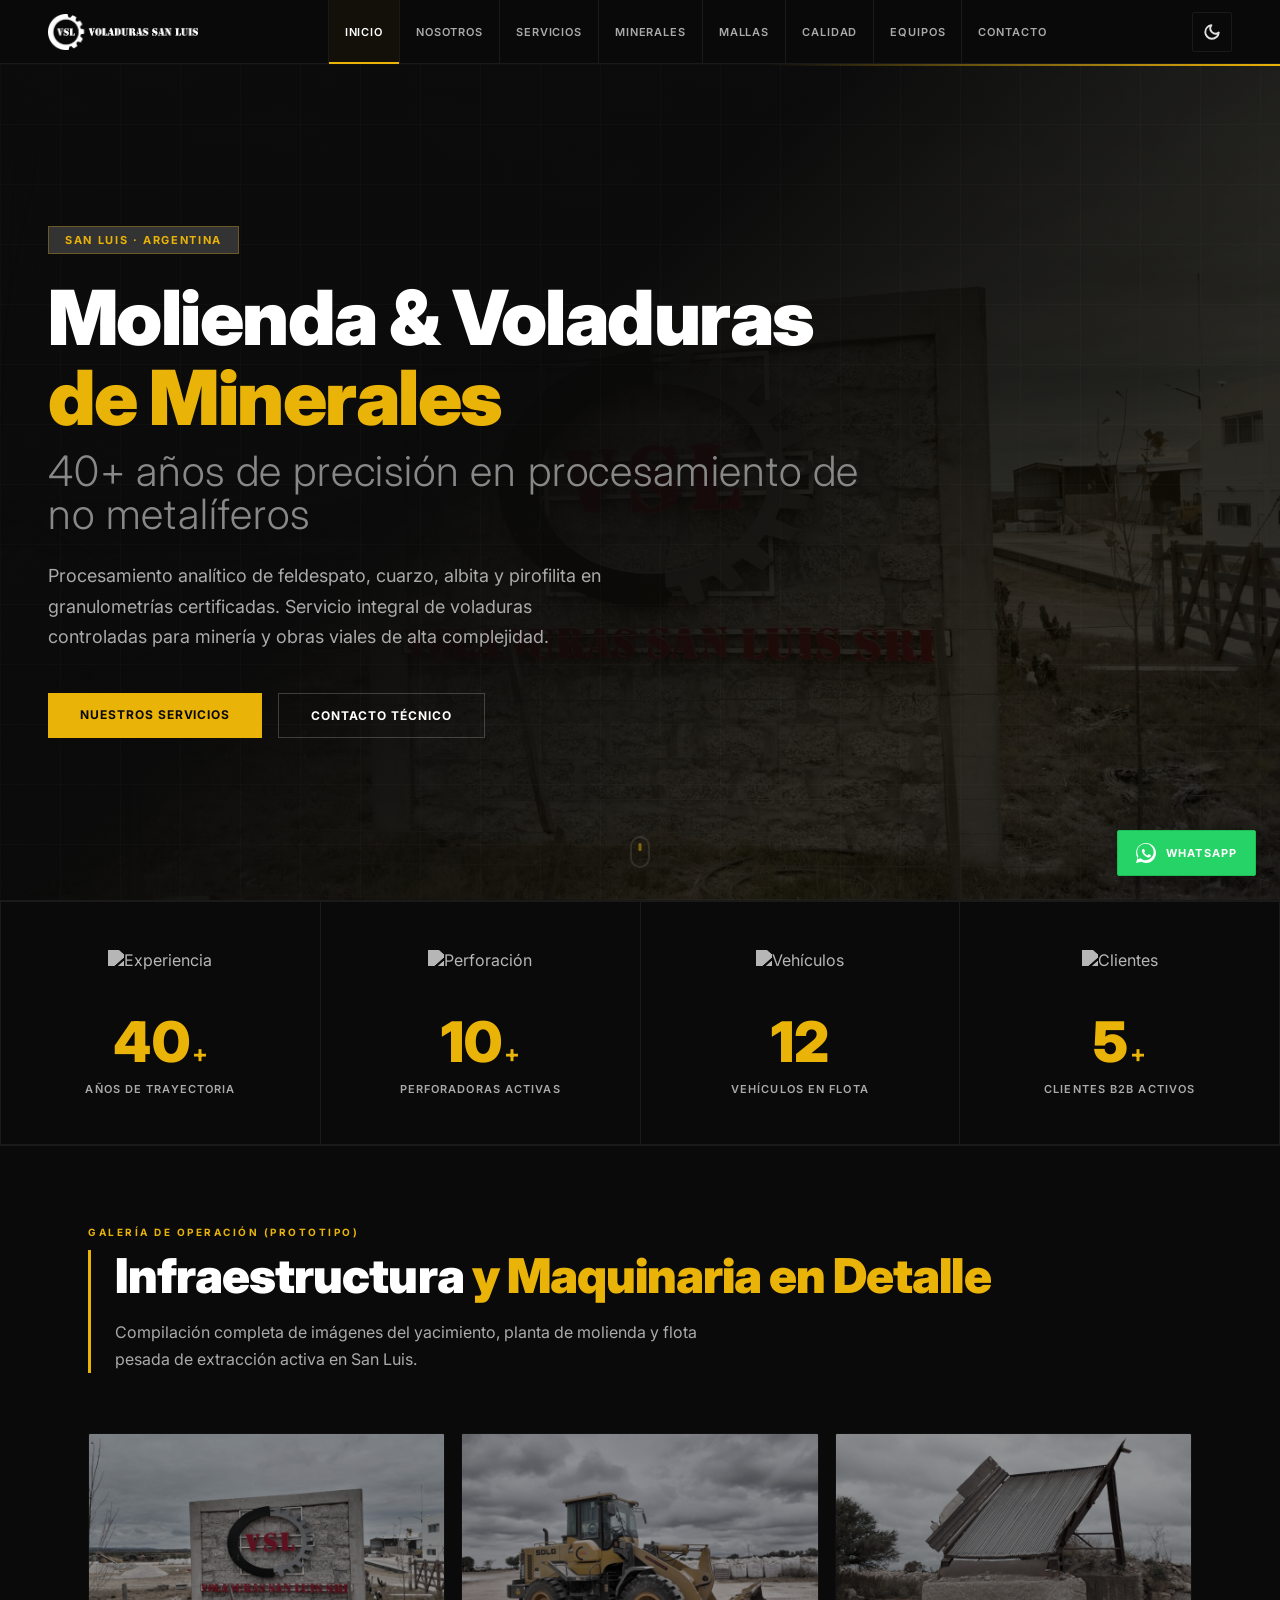
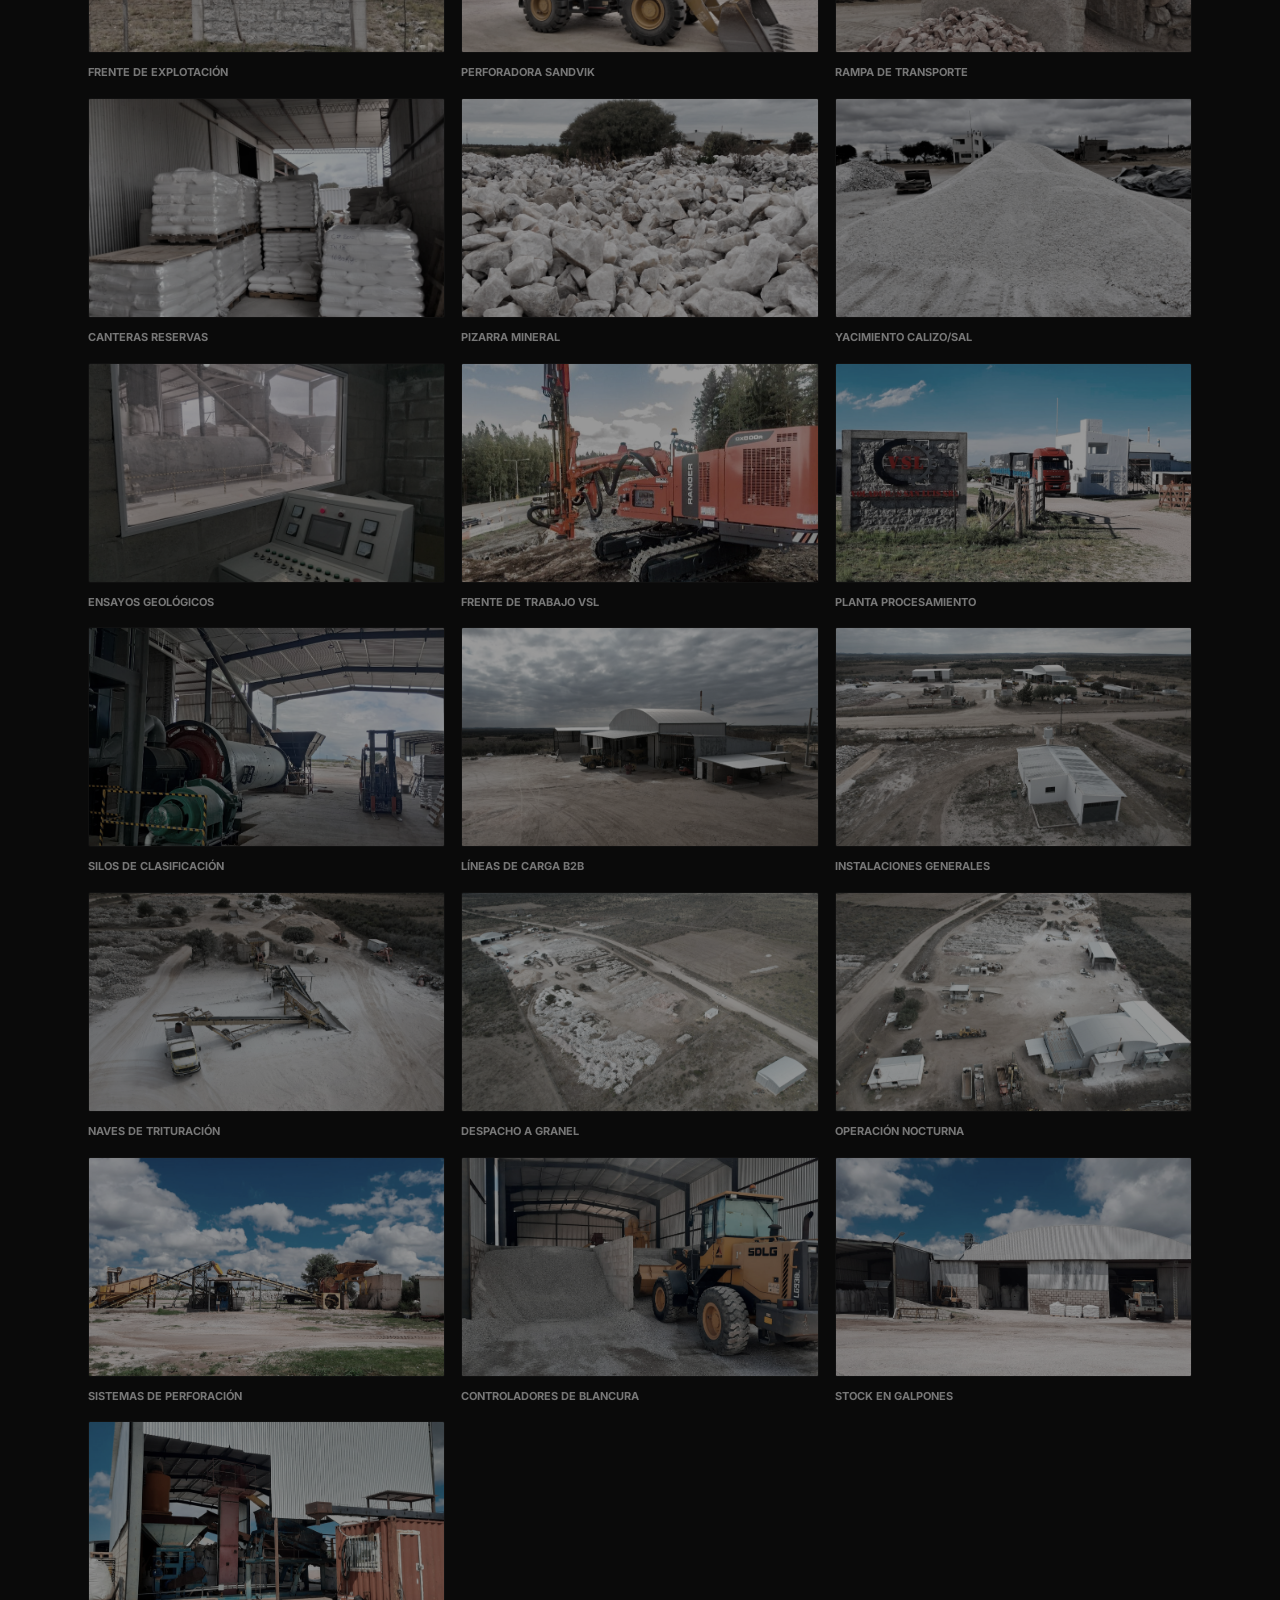
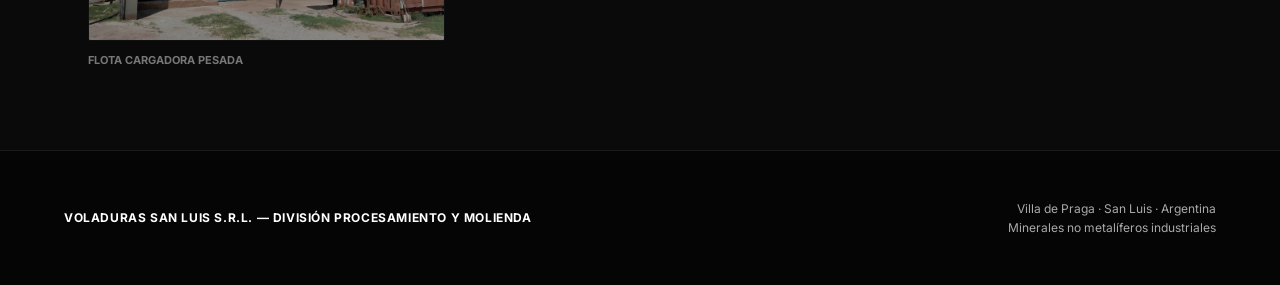
==== commit 53a2c4bb: "feat: agregar modo claro y navegación móvil responsiva sin animaciones" ====
--- a/index.html
+++ b/index.html
@@ -71,6 +71,20 @@
           Minerales
         </a>
         <a
+          href="?view=mallas"
+          data-view="mallas"
+          id="nav-mallas"
+          onclick="event.preventDefault(); window.navigate('?view=mallas')">
+          Mallas
+        </a>
+        <a
+          href="?view=calidad"
+          data-view="calidad"
+          id="nav-calidad"
+          onclick="event.preventDefault(); window.navigate('?view=calidad')">
+          Calidad
+        </a>
+        <a
           href="?view=equipos"
           data-view="equipos"
           id="nav-equipos"
@@ -86,11 +100,33 @@
         </a>
       </nav>
 
-      <button id="theme-toggle" class="theme-toggle-btn" aria-label="Cambiar tema de color" onclick="toggleTheme()">
-        <svg id="theme-toggle-icon" viewBox="0 0 24 24" width="18" height="18" fill="currentColor">
-          <path d="M12.3 22h-.1c-5.5 0-10-4.5-10-10 0-4.8 3.5-8.9 8.2-9.8.5-.1 1 .2 1.2.7.2.5 0 1.1-.4 1.4-2.8 1.9-4.3 5.2-3.8 8.6.5 3.5 3.3 6.3 6.8 6.8 3.4.5 6.7-1 8.6-3.8.3-.4.9-.6 1.4-.4.5.2.8.7.7 1.2-.9 4.7-5 8.2-9.8 8.3z"/>
-        </svg>
-      </button>
+      <div class="header-controls">
+        <button id="theme-toggle" class="theme-toggle-btn" aria-label="Cambiar tema">
+          <!-- Moon Icon SVG -->
+          <svg class="icon-moon" viewBox="0 0 24 24" width="18" height="18" fill="none" stroke="currentColor" stroke-width="2.5" stroke-linecap="round" stroke-linejoin="round">
+            <path d="M21 12.79A9 9 0 1 1 11.21 3 7 7 0 0 0 21 12.79z"></path>
+          </svg>
+          <!-- Sun Icon SVG -->
+          <svg class="icon-sun" viewBox="0 0 24 24" width="18" height="18" fill="none" stroke="currentColor" stroke-width="2.5" stroke-linecap="round" stroke-linejoin="round">
+            <circle cx="12" cy="12" r="5"></circle>
+            <line x1="12" y1="1" x2="12" y2="3"></line>
+            <line x1="12" y1="21" x2="12" y2="23"></line>
+            <line x1="4.22" y1="4.22" x2="5.64" y2="5.64"></line>
+            <line x1="18.36" y1="18.36" x2="19.78" y2="19.78"></line>
+            <line x1="1" y1="12" x2="3" y2="12"></line>
+            <line x1="21" y1="12" x2="23" y2="12"></line>
+            <line x1="4.22" y1="19.78" x2="5.64" y2="18.36"></line>
+            <line x1="18.36" y1="5.64" x2="19.78" y2="4.22"></line>
+          </svg>
+        </button>
+        <button id="mobile-menu-toggle" class="mobile-menu-btn" aria-label="Abrir menú">
+          <svg viewBox="0 0 24 24" width="20" height="20" fill="none" stroke="currentColor" stroke-width="2.5" stroke-linecap="round" stroke-linejoin="round">
+            <line x1="3" y1="12" x2="21" y2="12"></line>
+            <line x1="3" y1="6" x2="21" y2="6"></line>
+            <line x1="3" y1="18" x2="21" y2="18"></line>
+          </svg>
+        </button>
+      </div>
     </header>
 
     <!-- ======================================================
@@ -123,6 +159,32 @@
     <span>WhatsApp</span>
   </a>
 
+  <!-- ======================================================
+       MOBILE MENU DRAWER & OVERLAY
+       ====================================================== -->
+  <div id="mobile-overlay" class="mobile-overlay"></div>
+  <div id="mobile-drawer" class="mobile-drawer">
+    <div class="mobile-drawer-header">
+      <span class="title">Navegación</span>
+      <button id="mobile-drawer-close" class="mobile-drawer-close" aria-label="Cerrar menú">
+        <svg viewBox="0 0 24 24" width="18" height="18" fill="none" stroke="currentColor" stroke-width="2.5" stroke-linecap="round" stroke-linejoin="round">
+          <line x1="18" y1="6" x2="6" y2="18"></line>
+          <line x1="6" y1="6" x2="18" y2="18"></line>
+        </svg>
+      </button>
+    </div>
+    <nav class="mobile-drawer-nav" role="navigation" aria-label="Navegación móvil">
+      <a href="?view=inicio" data-view="inicio" id="mob-nav-inicio" onclick="event.preventDefault(); window.navigate('?view=inicio')">Inicio</a>
+      <a href="?view=nosotros" data-view="nosotros" id="mob-nav-nosotros" onclick="event.preventDefault(); window.navigate('?view=nosotros')">Nosotros</a>
+      <a href="?view=servicios" data-view="servicios" id="mob-nav-servicios" onclick="event.preventDefault(); window.navigate('?view=servicios')">Servicios</a>
+      <a href="?view=minerales" data-view="minerales" id="mob-nav-minerales" onclick="event.preventDefault(); window.navigate('?view=minerales')">Minerales</a>
+      <a href="?view=mallas" data-view="mallas" id="mob-nav-mallas" onclick="event.preventDefault(); window.navigate('?view=mallas')">Mallas</a>
+      <a href="?view=calidad" data-view="calidad" id="mob-nav-calidad" onclick="event.preventDefault(); window.navigate('?view=calidad')">Calidad</a>
+      <a href="?view=equipos" data-view="equipos" id="mob-nav-equipos" onclick="event.preventDefault(); window.navigate('?view=equipos')">Equipos</a>
+      <a href="?view=contacto" data-view="contacto" id="mob-nav-contacto" onclick="event.preventDefault(); window.navigate('?view=contacto')">Contacto</a>
+    </nav>
+  </div>
+
   <!-- Router + Renderer -->
   <script src="app.js"></script>
 </body>
--- a/style.css
+++ b/style.css
@@ -27,7 +27,6 @@
   overflow-x: hidden;
 }
 
-/* --- CSS Custom Properties -------------------------------- */
 :root {
   --bg-main:            #0A0A0A;
   --bg-alt:             #0D0D0D;
@@ -42,30 +41,36 @@
   --border:             #1A1A1A;
   --border-strong:      #333;
   --logo-filter:        brightness(0) invert(1);
+  --hero-overlay:       linear-gradient(135deg, rgba(10, 10, 10, 0.95) 40%, rgba(234, 179, 8, 0.04) 75%, transparent 100%);
   --hero-img-filter:    grayscale(0.4) brightness(0.18);
-  --hero-overlay:       linear-gradient(135deg, rgba(10, 10, 10, 0.95) 40%, rgba(234, 179, 8, 0.04) 75%, transparent 100%);
-  --bg-mineral-img:     #111;
-  --border-mineral-img: #222;
-}
-
-[data-theme="light"] {
-  --bg-main:            #F9FAFB;
-  --bg-alt:             #F3F4F6;
-  --bg-deep:            #E5E7EB;
-  --bg-topbar:          rgba(249, 250, 251, 0.96);
+  --btn-outline-border: rgba(255, 255, 255, 0.2);
+  --table-row-hover:    rgba(255, 255, 255, 0.02);
+  --gallery-img-filter: grayscale(0.5) brightness(0.6);
+  --icon-filter:        brightness(0) invert(1);
+  --about-img-filter:   grayscale(0.2) brightness(0.7);
+}
+
+body.light-theme {
+  --bg-main:            #F5F5F5;
+  --bg-alt:             #FFFFFF;
+  --bg-deep:            #E5E5E5;
+  --bg-topbar:          rgba(245, 245, 245, 0.96);
   --gold:               #D97706;
   --gold-hover:         #B45309;
-  --text-white:         #111827;
-  --text-primary:       #1F2937;
-  --text-gray:          #4B5563;
-  --text-dark:          #9CA3AF;
-  --border:             #E5E7EB;
-  --border-strong:      #D1D5DB;
-  --logo-filter:        brightness(0);
-  --hero-img-filter:    grayscale(0.2) brightness(0.85) opacity(0.25);
-  --hero-overlay:       linear-gradient(135deg, rgba(249, 250, 251, 0.96) 40%, rgba(217, 119, 6, 0.05) 75%, transparent 100%);
-  --bg-mineral-img:     #EAF0F6;
-  --border-mineral-img: #D1D5DB;
+  --text-white:         #0A0A0A;
+  --text-primary:       #1C1C1C;
+  --text-gray:          #4A4A4A;
+  --text-dark:          #777777;
+  --border:             #DCDCDC;
+  --border-strong:      #B5B5B5;
+  --logo-filter:        none;
+  --hero-overlay:       linear-gradient(135deg, rgba(245, 245, 245, 0.95) 40%, rgba(217, 119, 6, 0.08) 75%, transparent 100%);
+  --hero-img-filter:    grayscale(0.2) brightness(0.95) opacity(0.25);
+  --btn-outline-border: rgba(0, 0, 0, 0.15);
+  --table-row-hover:    rgba(0, 0, 0, 0.02);
+  --gallery-img-filter: grayscale(0.1) brightness(0.95);
+  --icon-filter:        none;
+  --about-img-filter:   grayscale(0.1) brightness(0.95);
 }
 
 /* --- Typography ------------------------------------------- */
@@ -169,30 +174,6 @@
 #topbar nav a.active::after,
 #topbar nav a:hover::after {
   transform: scaleX(1);
-}
-
-/* --- Theme Toggle Button ----------------------------------- */
-.theme-toggle-btn {
-  background: none;
-  border: none;
-  border-left: 1px solid var(--border);
-  color: var(--text-gray);
-  padding: 0 24px;
-  height: 64px;
-  cursor: pointer;
-  display: inline-flex;
-  align-items: center;
-  justify-content: center;
-  font-family: inherit;
-}
-
-.theme-toggle-btn:hover {
-  color: var(--text-white);
-  background: rgba(234, 179, 8, 0.04);
-}
-
-.theme-toggle-btn svg {
-  display: block;
 }
 
 /* --- Main Dynamic Container ------------------------------- */
@@ -443,7 +424,7 @@
 
 .btn-outline {
   background: transparent;
-  border: 1px solid rgba(255, 255, 255, 0.2);
+  border: 1px solid var(--btn-outline-border);
   color: var(--text-white);
 }
 
@@ -469,7 +450,7 @@
   display: block;
   width: 20px;
   height: 32px;
-  border: 2px solid rgba(255, 255, 255, 0.2);
+  border: 2px solid var(--btn-outline-border);
   border-radius: 10px;
   position: relative;
 }
@@ -519,7 +500,7 @@
 
 .stat-card .icon img {
   height: 100%;
-  filter: var(--logo-filter);
+  filter: var(--icon-filter);
 }
 
 .stat-card .number-row {
@@ -566,7 +547,7 @@
   width: 100%;
   border-radius: 2px;
   display: block;
-  filter: grayscale(0.2) brightness(0.7);
+  filter: var(--about-img-filter);
   border: 1px solid var(--border-strong);
 }
 
@@ -954,7 +935,7 @@
   height: 280px;
   object-fit: cover;
   border-radius: 2px;
-  filter: grayscale(0.5) brightness(0.6);
+  filter: var(--gallery-img-filter);
   border: 1px solid var(--border);
   cursor: default;
 }
@@ -1592,6 +1573,186 @@
   line-height: 1.6;
 }
 
+/* --- Header Controls & Mobile Drawer ---------------------- */
+.header-controls {
+  display: flex;
+  align-items: center;
+  gap: 8px;
+  height: 100%;
+}
+
+.theme-toggle-btn {
+  background: none;
+  border: none;
+  color: var(--text-primary);
+  cursor: pointer;
+  display: flex;
+  align-items: center;
+  justify-content: center;
+  width: 40px;
+  height: 40px;
+  border-radius: 2px;
+  border: 1px solid var(--border);
+}
+
+.theme-toggle-btn .icon-sun {
+  display: none;
+}
+
+.theme-toggle-btn .icon-moon {
+  display: block;
+}
+
+body.light-theme .theme-toggle-btn .icon-sun {
+  display: block;
+}
+
+body.light-theme .theme-toggle-btn .icon-moon {
+  display: none;
+}
+
+.theme-toggle-btn:hover {
+  background: rgba(234, 179, 8, 0.04);
+  color: var(--gold);
+  border-color: var(--gold);
+}
+
+.mobile-menu-btn {
+  background: none;
+  border: none;
+  color: var(--text-primary);
+  cursor: pointer;
+  display: none; /* Hidden on desktop */
+  align-items: center;
+  justify-content: center;
+  width: 40px;
+  height: 40px;
+  border-radius: 2px;
+  border: 1px solid var(--border);
+}
+
+.mobile-menu-btn:hover {
+  background: rgba(234, 179, 8, 0.04);
+  color: var(--gold);
+  border-color: var(--gold);
+}
+
+.mobile-overlay {
+  position: fixed;
+  inset: 0;
+  background: rgba(0, 0, 0, 0.6);
+  z-index: 999;
+  display: none;
+}
+
+.mobile-overlay.open {
+  display: block;
+}
+
+.mobile-drawer {
+  position: fixed;
+  top: 0;
+  right: 0;
+  width: 280px;
+  height: 100vh;
+  background: var(--bg-alt);
+  border-left: 1px solid var(--border);
+  z-index: 1000;
+  display: none;
+  flex-direction: column;
+  padding: 24px;
+  box-shadow: -4px 0 24px rgba(0, 0, 0, 0.5);
+}
+
+.mobile-drawer.open {
+  display: flex;
+}
+
+.mobile-drawer-header {
+  display: flex;
+  align-items: center;
+  justify-content: space-between;
+  margin-bottom: 32px;
+  padding-bottom: 16px;
+  border-bottom: 1px solid var(--border);
+}
+
+.mobile-drawer-header .title {
+  font-size: 11px;
+  font-weight: 700;
+  letter-spacing: 0.15em;
+  text-transform: uppercase;
+  color: var(--gold);
+}
+
+.mobile-drawer-close {
+  background: none;
+  border: none;
+  color: var(--text-primary);
+  cursor: pointer;
+  display: flex;
+  align-items: center;
+  justify-content: center;
+  width: 32px;
+  height: 32px;
+  border: 1px solid var(--border);
+  border-radius: 2px;
+}
+
+.mobile-drawer-close:hover {
+  color: var(--gold);
+  border-color: var(--gold);
+  background: rgba(234, 179, 8, 0.04);
+}
+
+.mobile-drawer-nav {
+  display: flex;
+  flex-direction: column;
+  gap: 8px;
+}
+
+.mobile-drawer-nav a {
+  display: flex;
+  align-items: center;
+  padding: 14px 16px;
+  font-size: 11px;
+  font-weight: 700;
+  letter-spacing: 0.08em;
+  text-transform: uppercase;
+  color: var(--text-gray);
+  text-decoration: none;
+  border: 1px solid var(--border);
+  border-radius: 2px;
+  background: var(--bg-main);
+}
+
+.mobile-drawer-nav a:hover,
+.mobile-drawer-nav a.active {
+  color: var(--gold);
+  background: rgba(234, 179, 8, 0.02);
+  border-color: var(--gold);
+}
+
+.mineral-card-img {
+  width: 100%;
+  height: 130px;
+  object-fit: contain;
+  background: var(--bg-deep);
+  padding: 8px;
+  margin-bottom: 16px;
+  border: 1px solid var(--border);
+}
+
+.mineral-detail-img {
+  width: 100%;
+  height: 200px;
+  object-fit: contain;
+  background: var(--bg-deep);
+  border: 1px solid var(--border-strong);
+  padding: 16px;
+}
+
+
 /* ============================================================
    RESPONSIVE
    ============================================================ */
@@ -1689,6 +1850,10 @@
 @media (max-width: 768px) {
   #topbar nav {
     display: none;
+  }
+
+  .mobile-menu-btn {
+    display: flex;
   }
 
   .services-grid,
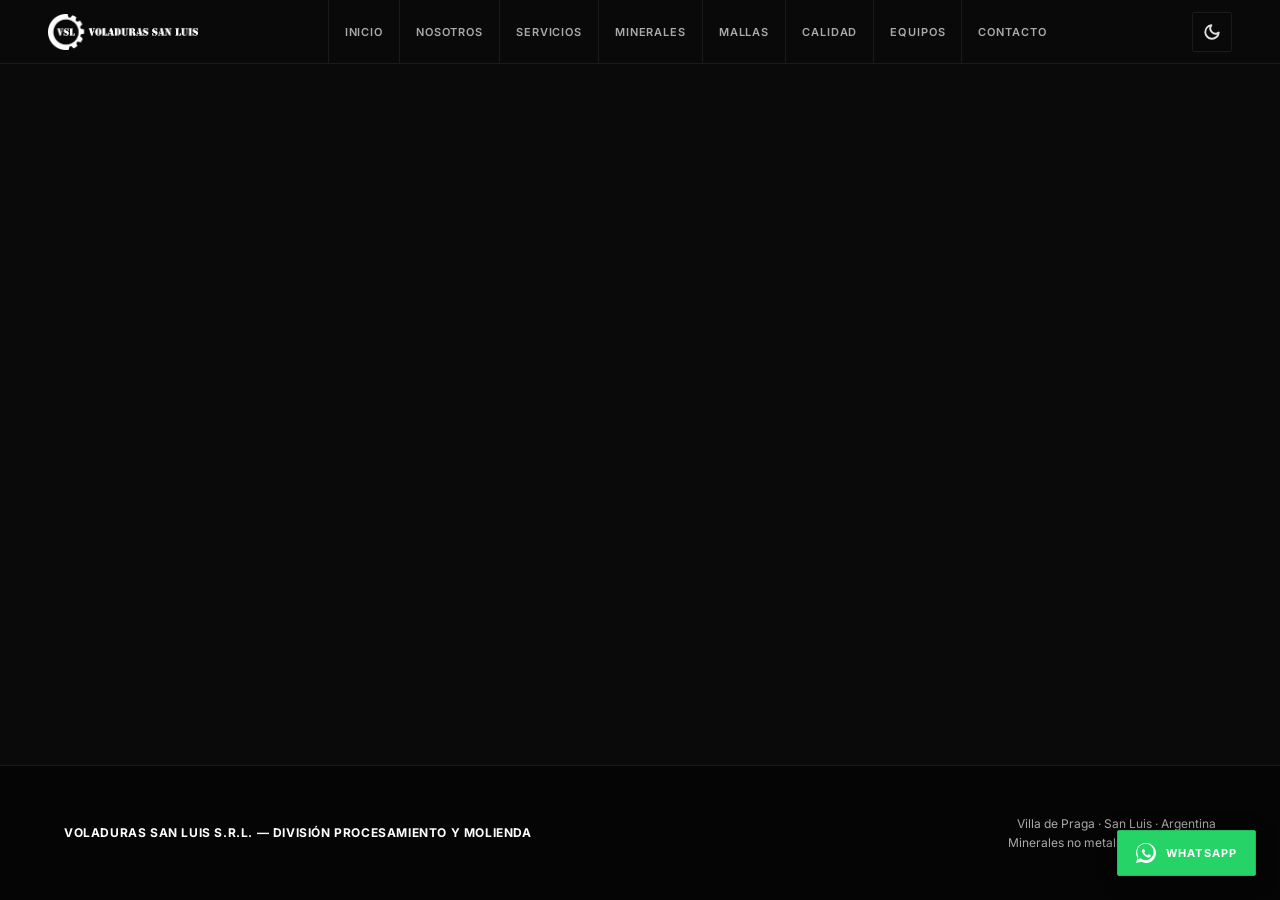
==== commit 9145d4a1: "refactor: simplify codebase, consolidate assets to assets/ folder, update WhatsApp number" ====
--- a/index.html
+++ b/index.html
@@ -18,7 +18,7 @@
   <meta property="og:locale" content="es_AR">
 
   <!-- Favicon -->
-  <link rel="icon" type="image/png" href="logo.png">
+  <link rel="icon" type="image/png" href="assets/logo.png">
 
   <!-- Design System -->
   <link rel="stylesheet" href="style.css">
@@ -38,7 +38,7 @@
         href="?view=inicio"
         onclick="event.preventDefault(); window.navigate('?view=inicio')"
         aria-label="Voladuras San Luis S.R.L. — Inicio">
-        <img src="logo.png" alt="VSL — Voladuras San Luis" width="140" height="36">
+        <img src="assets/logo.png" alt="VSL — Voladuras San Luis" width="140" height="36">
       </a>
 
       <nav role="navigation" aria-label="Navegación principal">
@@ -152,7 +152,7 @@
   <!-- ======================================================
        FLOATING CONTACT BUTTON: WHATSAPP B2B
        ====================================================== -->
-  <a href="https://wa.me/549266154682010" target="_blank" rel="noopener" class="whatsapp-btn" aria-label="Contactar por WhatsApp">
+  <a href="https://wa.me/5492665009836" target="_blank" rel="noopener" class="whatsapp-btn" aria-label="Contactar por WhatsApp">
     <svg viewBox="0 0 24 24" width="20" height="20" fill="currentColor">
       <path d="M.057 24l1.687-6.163c-1.041-1.804-1.588-3.849-1.587-5.946C.06 5.348 5.397.01 12.008.01c3.202.001 6.212 1.246 8.477 3.514 2.266 2.268 3.507 5.28 3.505 8.484-.004 6.657-5.34 11.997-11.953 11.997-2.005-.001-3.973-.502-5.724-1.458L0 24zm6.59-4.846c1.6.95 3.188 1.449 4.625 1.451 5.436.002 9.858-4.384 9.861-9.813.002-2.63-1.013-5.101-2.86-6.95s-4.316-2.866-6.944-2.868c-5.437 0-9.862 4.387-9.865 9.817-.001 1.765.487 3.488 1.417 5.023l-.97 3.541 3.736-.97zM17.487 14.39c-.27-.136-1.602-.79-1.85-.88-.25-.09-.43-.136-.61.136-.18.27-.694.88-.85 1.056-.157.177-.315.2-.585.064-.27-.136-1.14-.42-2.172-1.34-0.803-.717-1.345-1.603-1.502-1.874-.158-.27-.017-.417.118-.552.12-.12.27-.315.405-.47.135-.157.18-.27.27-.45.09-.18.045-.337-.02-.47-.066-.136-.61-1.47-.837-2.015-.22-.533-.44-.46-.61-.47-.158-.01-.34-.01-.52-.01-.18 0-.47.07-.72.34-.25.27-.954.934-.954 2.277s.977 2.637 1.112 2.822c.135.185 1.92 2.932 4.65 4.11 1.62.698 2.23.774 3.022.656.44-.066 1.602-.656 1.83-1.29.23-.63.23-1.17.16-1.29-.07-.12-.25-.2-0.52-.336z"/>
     </svg>
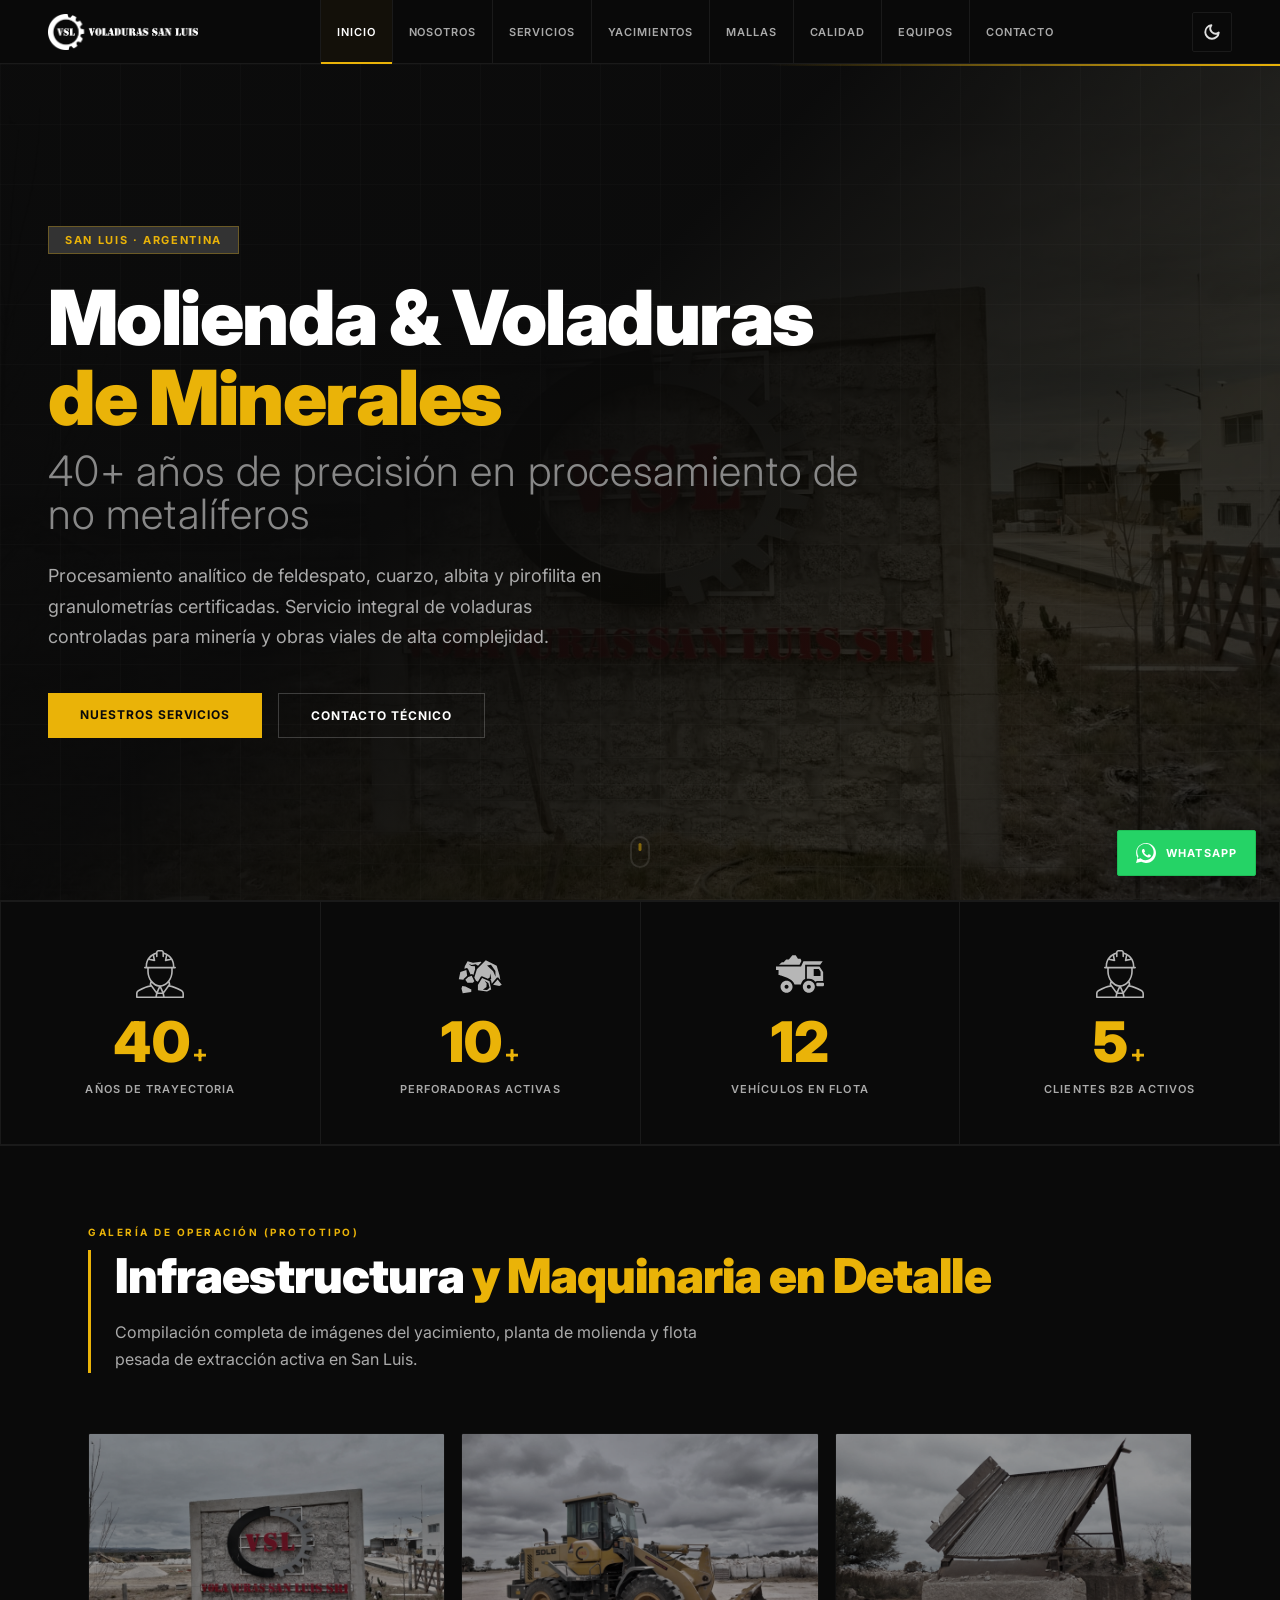
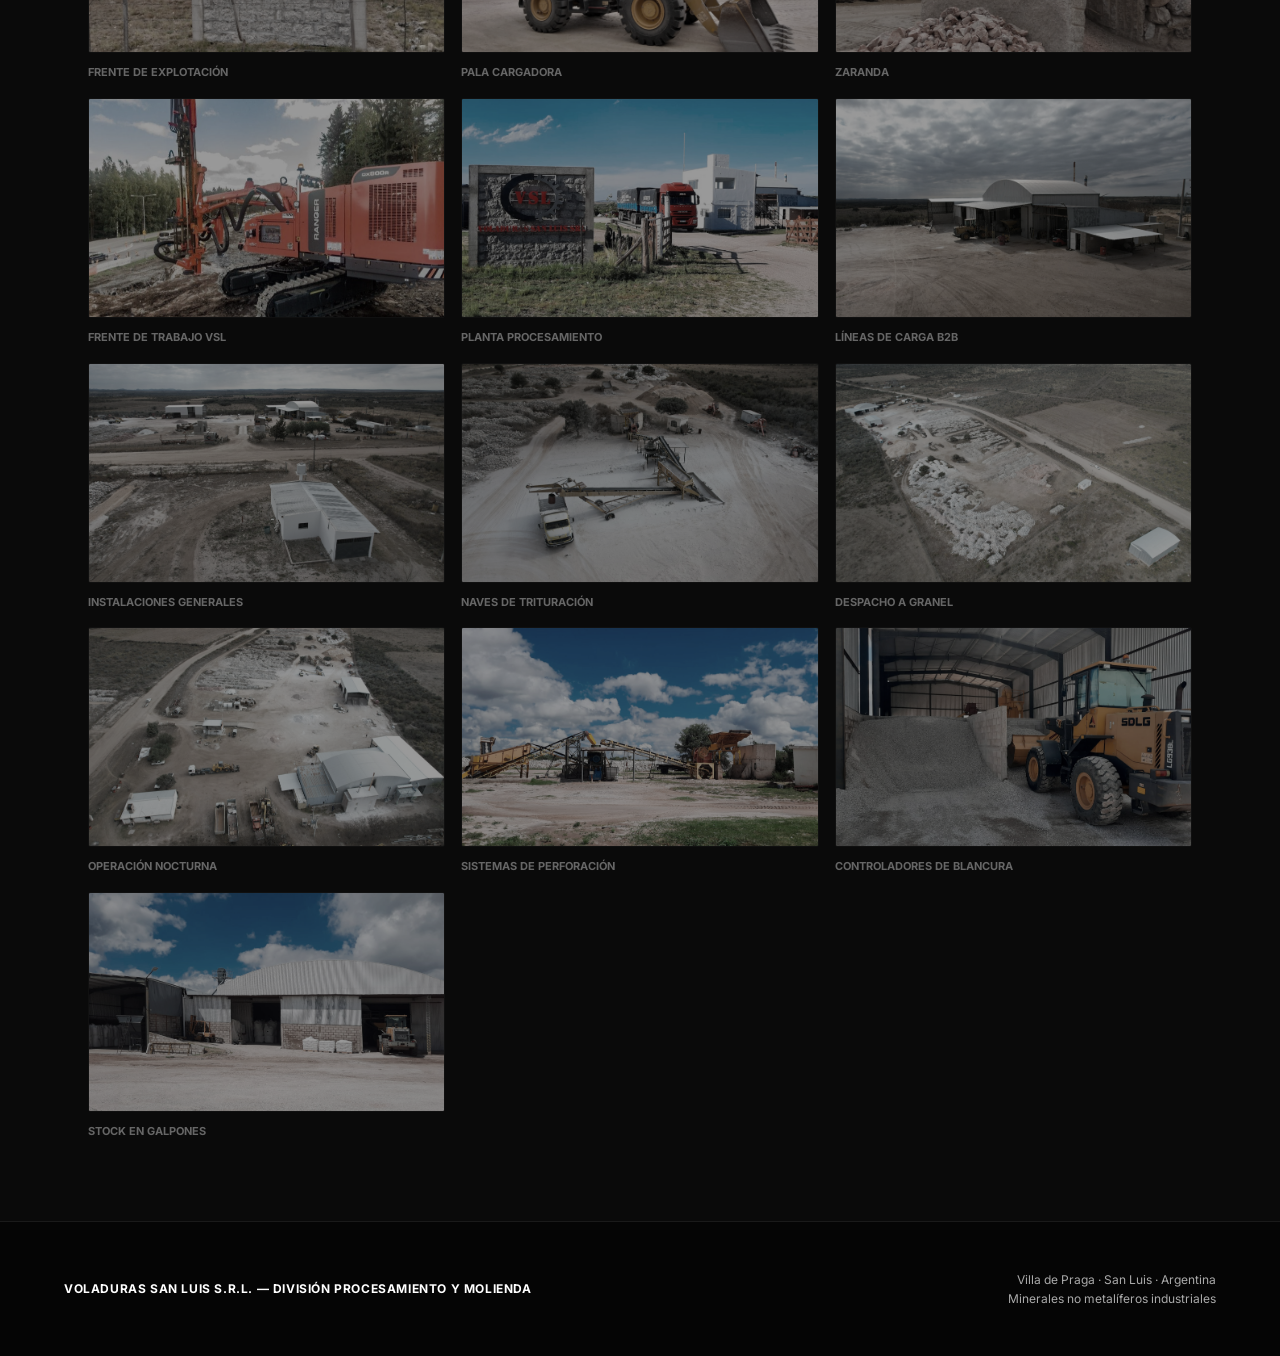
==== commit 693d9735: "Estructura y Nuevos Contenidos "Yacimientos propios" - se cambió la pestaña "Minerales" por "Yacimie" ====
--- a/index.html
+++ b/index.html
@@ -64,11 +64,11 @@
           Servicios
         </a>
         <a
-          href="?view=minerales"
-          data-view="minerales"
-          id="nav-minerales"
-          onclick="event.preventDefault(); window.navigate('?view=minerales')">
-          Minerales
+          href="?view=yacimientos"
+          data-view="yacimientos"
+          id="nav-yacimientos"
+          onclick="event.preventDefault(); window.navigate('?view=yacimientos')">
+          Yacimientos
         </a>
         <a
           href="?view=mallas"
@@ -177,7 +177,7 @@
       <a href="?view=inicio" data-view="inicio" id="mob-nav-inicio" onclick="event.preventDefault(); window.navigate('?view=inicio')">Inicio</a>
       <a href="?view=nosotros" data-view="nosotros" id="mob-nav-nosotros" onclick="event.preventDefault(); window.navigate('?view=nosotros')">Nosotros</a>
       <a href="?view=servicios" data-view="servicios" id="mob-nav-servicios" onclick="event.preventDefault(); window.navigate('?view=servicios')">Servicios</a>
-      <a href="?view=minerales" data-view="minerales" id="mob-nav-minerales" onclick="event.preventDefault(); window.navigate('?view=minerales')">Minerales</a>
+      <a href="?view=yacimientos" data-view="yacimientos" id="mob-nav-yacimientos" onclick="event.preventDefault(); window.navigate('?view=yacimientos')">Yacimientos</a>
       <a href="?view=mallas" data-view="mallas" id="mob-nav-mallas" onclick="event.preventDefault(); window.navigate('?view=mallas')">Mallas</a>
       <a href="?view=calidad" data-view="calidad" id="mob-nav-calidad" onclick="event.preventDefault(); window.navigate('?view=calidad')">Calidad</a>
       <a href="?view=equipos" data-view="equipos" id="mob-nav-equipos" onclick="event.preventDefault(); window.navigate('?view=equipos')">Equipos</a>
--- a/style.css
+++ b/style.css
@@ -698,30 +698,26 @@
   padding: 40px;
   cursor: pointer;
   text-decoration: none;
-  display: block;
+  display: flex;
+  flex-direction: column;
   position: relative;
   overflow: hidden;
-}
-
-.mineral-card::after {
-  content: 'Ficha Técnica →';
-  position: absolute;
-  bottom: 24px;
-  right: 24px;
-  font-size: 11px;
-  font-weight: 700;
-  letter-spacing: 0.1em;
-  text-transform: uppercase;
-  color: var(--gold);
-  opacity: 0;
+  transition: background 0.2s ease, transform 0.2s ease, box-shadow 0.2s ease;
 }
 
 .mineral-card:hover {
-  background: rgba(234, 179, 8, 0.02);
-}
-
-.mineral-card:hover::after {
-  opacity: 1;
+  background: rgba(234, 179, 8, 0.03);
+  transform: translateY(-3px);
+  box-shadow: 0 12px 30px rgba(0, 0, 0, 0.3);
+  z-index: 2;
+}
+
+.mineral-card:hover .card-cta {
+  color: var(--gold-hover) !important;
+}
+
+.mineral-card:hover .card-cta span {
+  transform: translateX(4px);
 }
 
 .mineral-card .mineral-index {
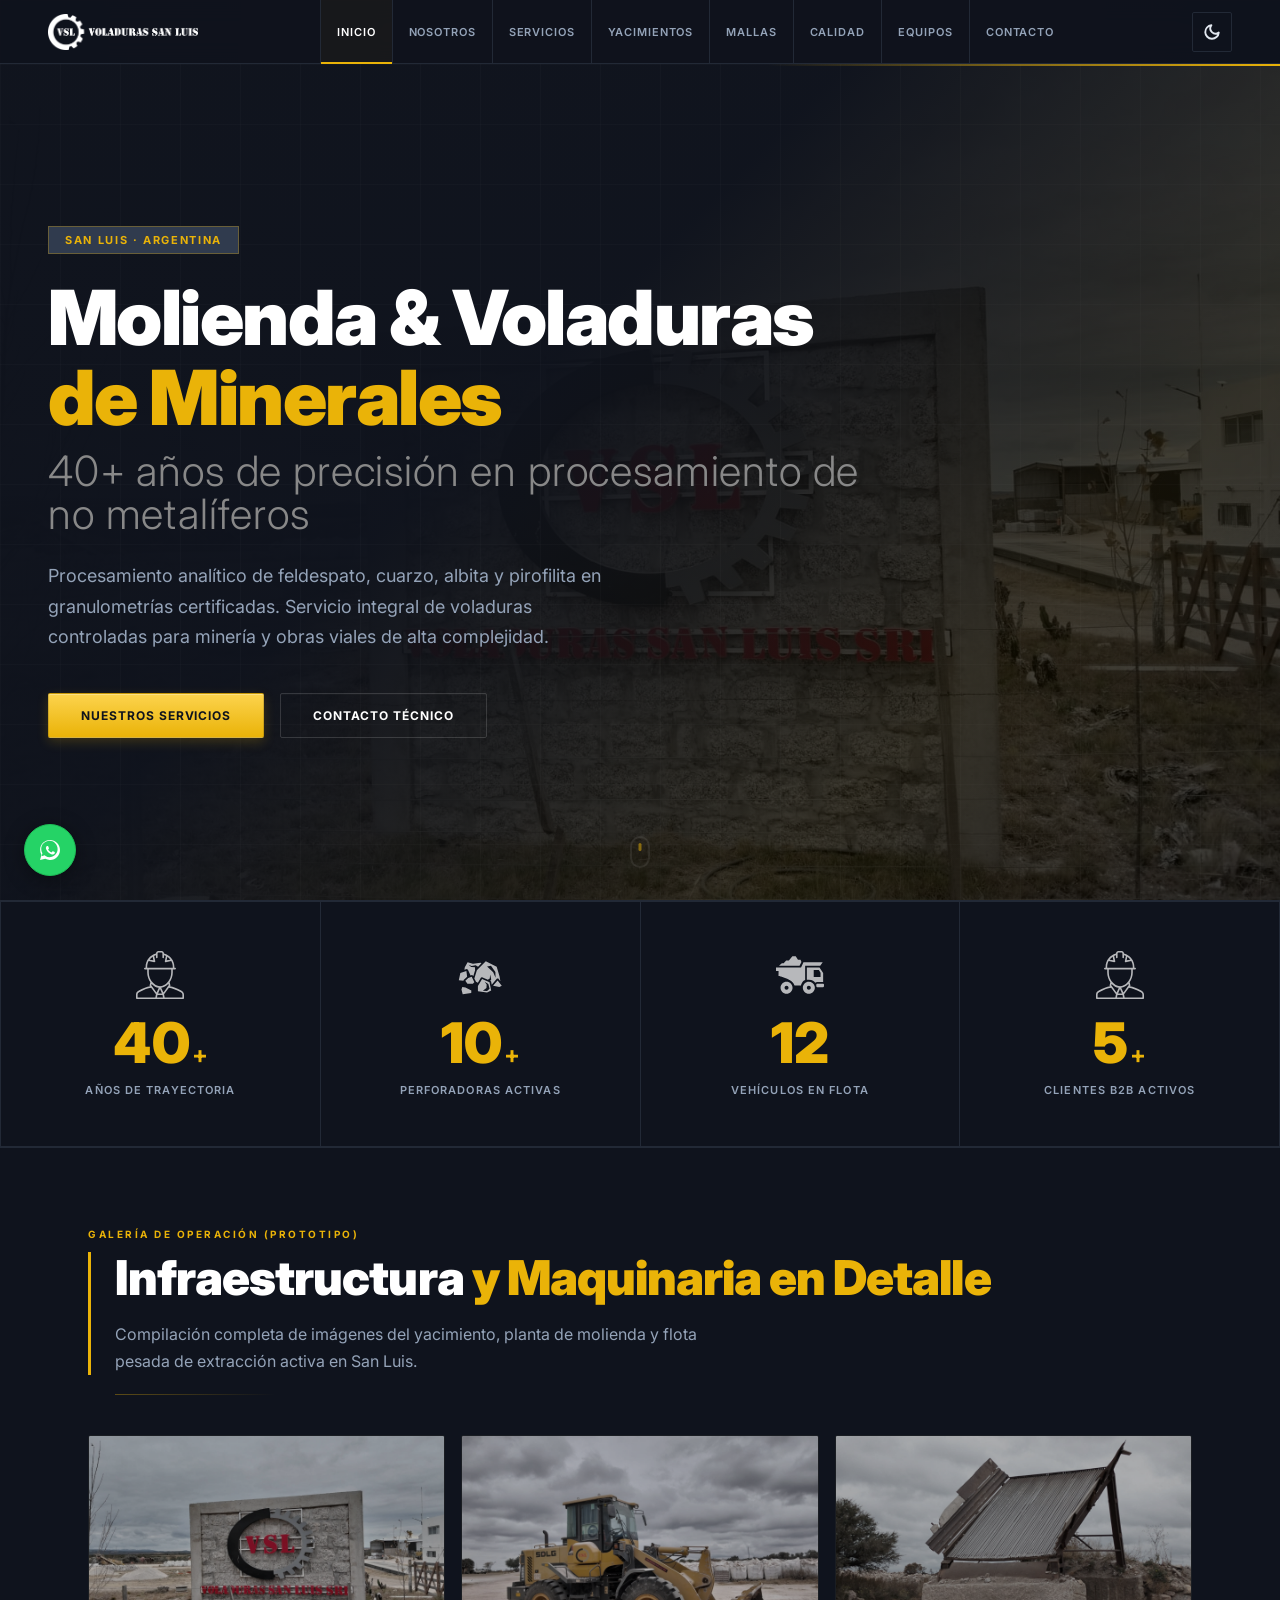
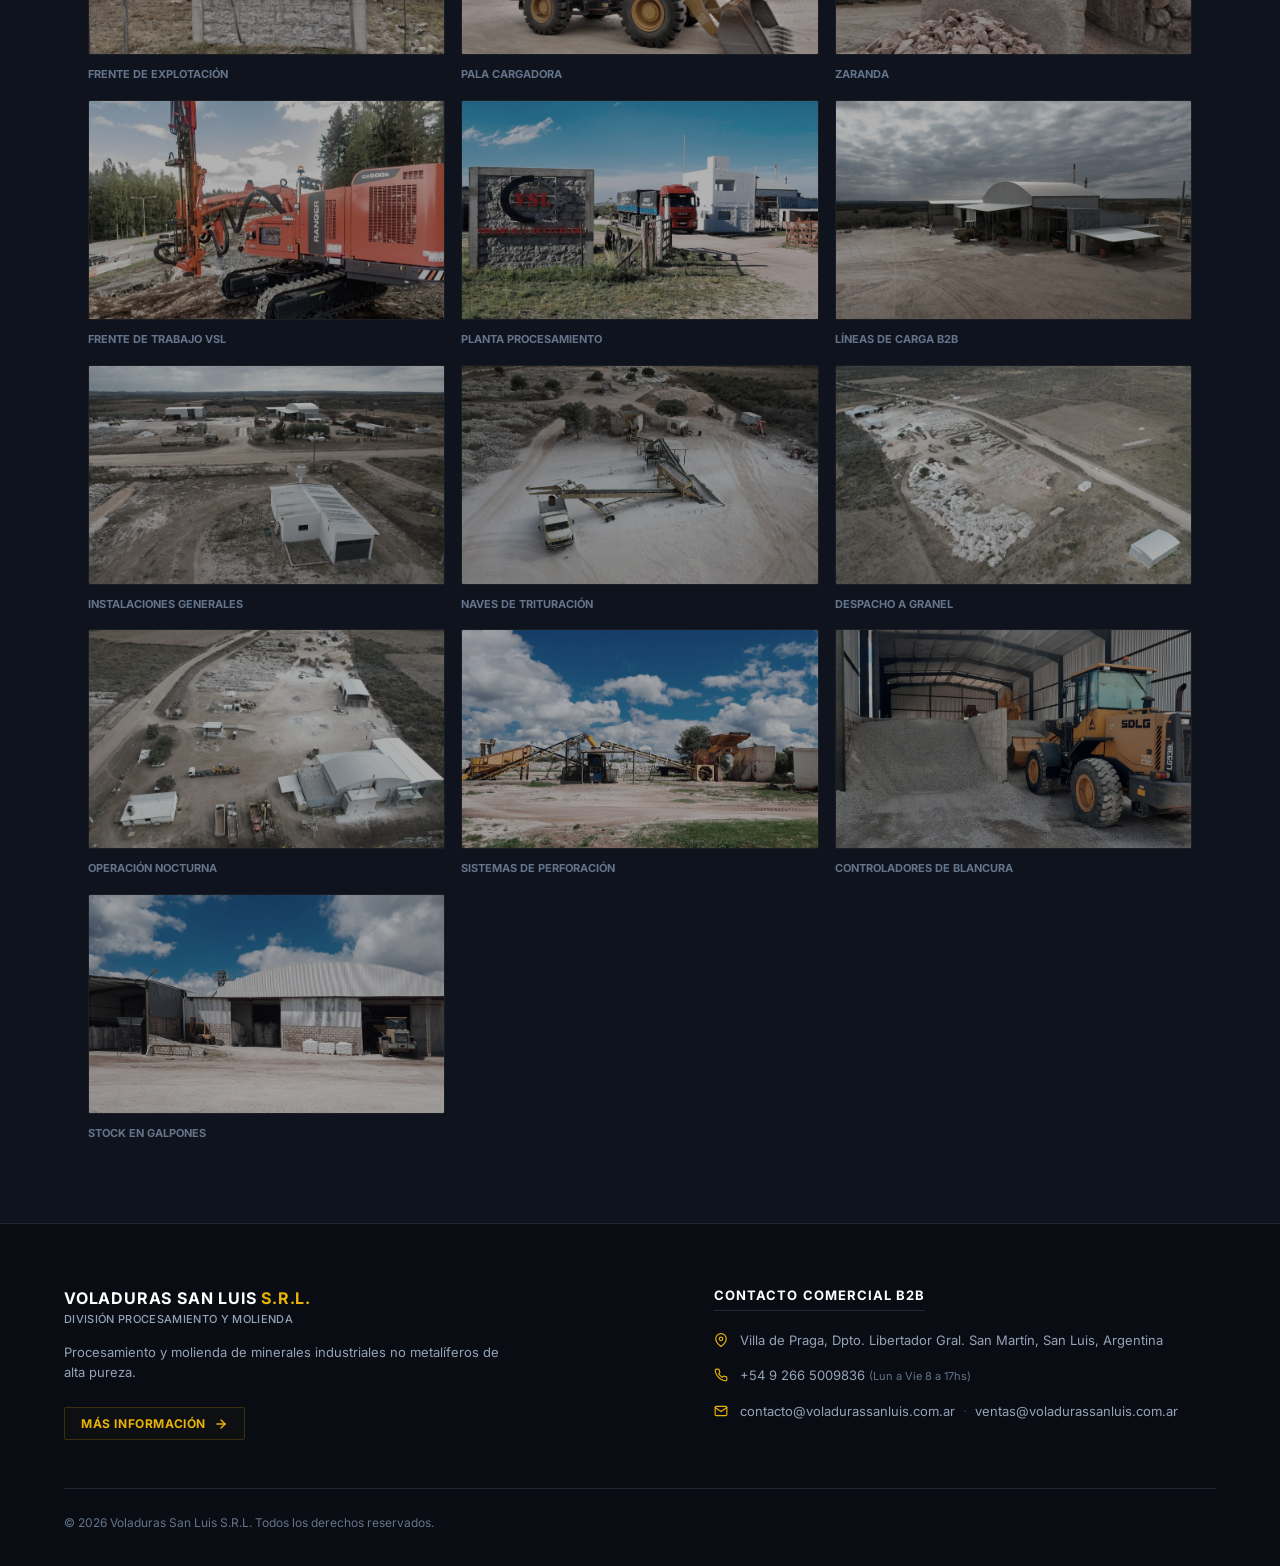
==== commit b297c951: "feat: redesign footer to a professional, responsive 2-column layout" ====
--- a/index.html
+++ b/index.html
@@ -140,11 +140,58 @@
          FOOTER
          ====================================================== -->
     <footer id="footer" role="contentinfo">
-      <p class="f-brand">Voladuras San Luis S.R.L. — División Procesamiento y Molienda</p>
-      <p class="f-meta">
-        Villa de Praga · San Luis · Argentina<br>
-        Minerales no metalíferos industriales
-      </p>
+      <div class="footer-container">
+        
+        <!-- Columna 1: Marca y Descripción -->
+        <div class="footer-col footer-brand-col">
+          <div class="footer-logo">
+            <span class="logo-text">Voladuras San Luis <span class="accent">S.R.L.</span></span>
+            <span class="logo-subtext">División Procesamiento y Molienda</span>
+          </div>
+          <p class="footer-desc">
+            Procesamiento y molienda de minerales industriales no metalíferos de alta pureza.
+          </p>
+          <a href="?view=nosotros" class="footer-more-btn" onclick="event.preventDefault(); window.navigate('?view=nosotros')">
+            <span>Más información</span>
+            <svg viewBox="0 0 24 24" width="14" height="14" fill="none" stroke="currentColor" stroke-width="2.5" stroke-linecap="round" stroke-linejoin="round" class="arrow-icon"><line x1="5" y1="12" x2="19" y2="12"></line><polyline points="12,5 19,12 12,19"></polyline></svg>
+          </a>
+        </div>
+
+        <!-- Columna 2: Contacto B2B -->
+        <div class="footer-col footer-contact-col">
+          <h4 class="footer-title">Contacto Comercial B2B</h4>
+          <ul class="footer-contact-info">
+            <li>
+              <svg viewBox="0 0 24 24" width="14" height="14" fill="none" stroke="currentColor" stroke-width="2" stroke-linecap="round" stroke-linejoin="round" class="contact-icon"><path d="M21 10c0 7-9 13-9 13s-9-6-9-13a9 9 0 0 1 18 0z"></path><circle cx="12" cy="10" r="3"></circle></svg>
+              <a href="https://maps.app.goo.gl/qtoToUGA3w9KLLGg7" target="_blank" rel="noopener">
+                Villa de Praga, Dpto. Libertador Gral. San Martín, San Luis, Argentina
+              </a>
+            </li>
+            <li>
+              <svg viewBox="0 0 24 24" width="14" height="14" fill="none" stroke="currentColor" stroke-width="2" stroke-linecap="round" stroke-linejoin="round" class="contact-icon"><path d="M22 16.92v3a2 2 0 0 1-2.18 2 19.79 19.79 0 0 1-8.63-3.07 19.5 19.5 0 0 1-6-6 19.79 19.79 0 0 1-3.07-8.67A2 2 0 0 1 4.11 2h3a2 2 0 0 1 2 1.72 12.84 12.84 0 0 0 .7 2.81 2 2 0 0 1-.45 2.11L8.09 9.91a16 16 0 0 0 6 6l1.27-1.27a2 2 0 0 1 2.11-.45 12.84 12.84 0 0 0 2.81.7A2 2 0 0 1 22 16.92z"></path></svg>
+              <a href="https://wa.me/5492665009836" target="_blank" rel="noopener">
+                +54 9 266 5009836 <span class="schedule-note">(Lun a Vie 8 a 17hs)</span>
+              </a>
+            </li>
+            <li>
+              <svg viewBox="0 0 24 24" width="14" height="14" fill="none" stroke="currentColor" stroke-width="2" stroke-linecap="round" stroke-linejoin="round" class="contact-icon"><path d="M4 4h16c1.1 0 2 .9 2 2v12c0 1.1-.9 2-2 2H4c-1.1 0-2-.9-2-2V6c0-1.1.9-2 2-2z"></path><polyline points="22,6 12,13 2,6"></polyline></svg>
+              <div class="emails-group">
+                <a href="mailto:contacto@voladurassanluis.com.ar">contacto@voladurassanluis.com.ar</a>
+                <span class="sep">·</span>
+                <a href="mailto:ventas@voladurassanluis.com.ar">ventas@voladurassanluis.com.ar</a>
+              </div>
+            </li>
+          </ul>
+        </div>
+
+      </div>
+
+      <!-- Barra inferior -->
+      <div class="footer-bottom">
+        <p class="footer-copy">
+          &copy; 2026 Voladuras San Luis S.R.L. Todos los derechos reservados.
+        </p>
+      </div>
     </footer>
 
   </div>
--- a/style.css
+++ b/style.css
@@ -21,42 +21,55 @@
 
 body {
   font-family: 'Inter', system-ui, sans-serif;
-  background: var(--bg-main);
+  background-color: var(--bg-main);
+  background-image: 
+    radial-gradient(circle at 50% 10%, rgba(234, 179, 8, 0.02) 0%, transparent 60%),
+    radial-gradient(circle at 80% 60%, rgba(34, 41, 54, 0.25) 0%, transparent 50%),
+    linear-gradient(to right, rgba(255, 255, 255, 0.006) 1px, transparent 1px),
+    linear-gradient(to bottom, rgba(255, 255, 255, 0.006) 1px, transparent 1px);
+  background-size: 100% 100%, 100% 100%, 64px 64px, 64px 64px;
+  background-attachment: fixed;
   color: var(--text-primary);
   min-height: 100vh;
   overflow-x: hidden;
 }
 
 :root {
-  --bg-main:            #0A0A0A;
-  --bg-alt:             #0D0D0D;
-  --bg-deep:            #050505;
-  --bg-topbar:          rgba(10, 10, 10, 0.96);
+  --bg-main:            #0F131D;
+  --bg-alt:             #161B26;
+  --bg-deep:            #090C12;
+  --bg-topbar:          rgba(15, 19, 29, 0.94);
   --gold:               #EAB308;
   --gold-hover:         #FACC15;
+  --gold-gradient-top:  #FCD34D;
+  --gold-gradient-bottom: #EAB308;
   --text-white:         #FFFFFF;
-  --text-primary:       #E0E0E0;
-  --text-gray:          #AAA;
-  --text-dark:          #666;
-  --border:             #1A1A1A;
-  --border-strong:      #333;
+  --text-primary:       #E2E8F0;
+  --text-gray:          #94A3B8;
+  --text-dark:          #64748B;
+  --border:             #222936;
+  --border-strong:      #303B4E;
   --logo-filter:        brightness(0) invert(1);
-  --hero-overlay:       linear-gradient(135deg, rgba(10, 10, 10, 0.95) 40%, rgba(234, 179, 8, 0.04) 75%, transparent 100%);
-  --hero-img-filter:    grayscale(0.4) brightness(0.18);
-  --btn-outline-border: rgba(255, 255, 255, 0.2);
-  --table-row-hover:    rgba(255, 255, 255, 0.02);
-  --gallery-img-filter: grayscale(0.5) brightness(0.6);
+  --hero-overlay:       linear-gradient(135deg, rgba(15, 19, 29, 0.96) 40%, rgba(234, 179, 8, 0.05) 75%, transparent 100%);
+  --hero-img-filter:    grayscale(0.4) brightness(0.22);
+  --btn-outline-border: rgba(255, 255, 255, 0.15);
+  --table-row-hover:    rgba(255, 255, 255, 0.03);
+  --gallery-img-filter: grayscale(0.4) brightness(0.7);
   --icon-filter:        brightness(0) invert(1);
-  --about-img-filter:   grayscale(0.2) brightness(0.7);
+  --about-img-filter:   grayscale(0.1) brightness(0.75);
+  --shadow-premium:     0 8px 30px -4px rgba(0, 0, 0, 0.35), inset 0 1px 0 rgba(255, 255, 255, 0.04);
 }
 
 body.light-theme {
+  background-image: none;
   --bg-main:            #F5F5F5;
   --bg-alt:             #FFFFFF;
   --bg-deep:            #E5E5E5;
   --bg-topbar:          rgba(245, 245, 245, 0.96);
   --gold:               #D97706;
   --gold-hover:         #B45309;
+  --gold-gradient-top:  #FBBF24;
+  --gold-gradient-bottom: #D97706;
   --text-white:         #0A0A0A;
   --text-primary:       #1C1C1C;
   --text-gray:          #4A4A4A;
@@ -88,6 +101,33 @@
 p {
   line-height: 1.7;
   color: var(--text-gray);
+  text-align: justify;
+  text-justify: inter-word;
+}
+
+/* Exclude specific areas from justification (e.g. short tags, headers, heroes, footers, labels) */
+.hero-content p,
+.view-header p,
+.gallery-grid p,
+.cert-box p,
+#footer p,
+.footer p,
+.stat-card p,
+.malla-btn,
+.sidebar-label,
+.mineral-for,
+.qcc-caption,
+p[style*="font-size:11px"],
+p[style*="font-size: 11px"],
+p[style*="font-size:13px"],
+p[style*="font-size: 13px"] {
+  text-align: left;
+}
+
+@media (max-width: 576px) {
+  p {
+    text-align: left; /* Avoid weird spacing on small mobile viewports */
+  }
 }
 
 /* --- Layout Shell ----------------------------------------- */
@@ -226,32 +266,51 @@
 .whatsapp-btn {
   position: fixed;
   bottom: 24px;
-  right: 24px;
+  left: 24px;
+  right: auto;
   z-index: 999;
   background: #25D366;
   color: #FFFFFF;
-  display: inline-flex;
+  display: flex;
   align-items: center;
-  gap: 10px;
-  padding: 12px 18px;
-  font-size: 11px;
-  font-weight: 700;
-  letter-spacing: 0.1em;
-  text-transform: uppercase;
+  justify-content: center;
+  width: 52px;
+  height: 52px;
   text-decoration: none;
   border: 1px solid #1ebe57;
-  border-radius: 2px;
+  border-radius: 50%;
   box-shadow: 0 4px 20px rgba(0, 0, 0, 0.4);
+  transition: background 0.3s ease, transform 0.3s ease, box-shadow 0.3s ease;
+}
+
+.whatsapp-btn span {
+  display: none;
 }
 
 .whatsapp-btn:hover {
   background: #128c7e;
   border-color: #075e54;
+  transform: scale(1.08);
+  box-shadow: 0 6px 24px rgba(37, 211, 102, 0.3);
 }
 
 .whatsapp-btn svg {
   display: block;
   flex-shrink: 0;
+  transition: transform 0.3s ease;
+}
+
+.whatsapp-btn:hover svg {
+  transform: scale(1.05);
+}
+
+@media (max-width: 768px) {
+  .whatsapp-btn {
+    bottom: 16px;
+    left: 16px;
+    width: 48px;
+    height: 48px;
+  }
 }
 
 /* --- Staggered Reveal Animation classes removed/reset ------- */
@@ -285,6 +344,18 @@
   margin-bottom: 60px;
   border-left: 3px solid var(--gold);
   padding-left: 24px;
+  position: relative;
+}
+
+.view-header::after {
+  content: '';
+  position: absolute;
+  left: 24px;
+  bottom: -20px;
+  width: 160px;
+  height: 1px;
+  background: linear-gradient(90deg, var(--gold), transparent);
+  opacity: 0.35;
 }
 
 .view-header h1,
@@ -410,27 +481,44 @@
   letter-spacing: 0.08em;
   text-decoration: none;
   display: inline-block;
+  border-radius: 2px;
+  transition: all 0.3s cubic-bezier(0.16, 1, 0.3, 1);
 }
 
 .btn-primary {
-  background: var(--gold);
-  color: #0A0A0A;
+  background: linear-gradient(to bottom, var(--gold-gradient-top), var(--gold-gradient-bottom));
+  color: #0F131D;
+  border: 1px solid rgba(0, 0, 0, 0.15);
+  box-shadow: 0 4px 12px rgba(234, 179, 8, 0.2), inset 0 1px 0 rgba(255, 255, 255, 0.3);
 }
 
 .btn-primary:hover {
-  background: var(--gold-hover);
-  box-shadow: 0 8px 30px rgba(234, 179, 8, 0.25);
+  background: linear-gradient(to bottom, var(--gold-hover), var(--gold-gradient-bottom));
+  box-shadow: 0 8px 24px rgba(234, 179, 8, 0.35), inset 0 1px 0 rgba(255, 255, 255, 0.4);
+  transform: translateY(-1px);
+}
+
+.btn-primary:active {
+  transform: translateY(1px);
+  box-shadow: 0 2px 6px rgba(234, 179, 8, 0.15), inset 0 1px 2px rgba(0, 0, 0, 0.15);
 }
 
 .btn-outline {
   background: transparent;
   border: 1px solid var(--btn-outline-border);
   color: var(--text-white);
+  box-shadow: inset 0 1px 0 rgba(255, 255, 255, 0.02);
 }
 
 .btn-outline:hover {
   border-color: var(--gold);
   color: var(--gold);
+  box-shadow: inset 0 1px 0 rgba(234, 179, 8, 0.05), 0 4px 12px rgba(0, 0, 0, 0.15);
+  transform: translateY(-1px);
+}
+
+.btn-outline:active {
+  transform: translateY(1px);
 }
 
 .hero-scroll {
@@ -486,10 +574,15 @@
   background: var(--bg-main);
   padding: 48px 32px;
   text-align: center;
+  border: 1px solid transparent;
+  transition: background 0.3s ease, border-color 0.3s ease, box-shadow 0.3s ease, transform 0.3s ease;
 }
 
 .stat-card:hover {
   background: var(--bg-alt);
+  border-color: var(--border);
+  box-shadow: var(--shadow-premium);
+  transform: translateY(-2px);
 }
 
 .stat-card .icon {
@@ -624,6 +717,8 @@
   padding: 40px 32px;
   position: relative;
   overflow: hidden;
+  box-shadow: var(--shadow-premium);
+  transition: background 0.3s ease, border-color 0.3s ease, box-shadow 0.3s ease, transform 0.3s ease;
 }
 
 .service-card::before {
@@ -634,11 +729,14 @@
   width: 3px;
   height: 0;
   background: var(--gold);
+  transition: height 0.3s ease;
 }
 
 .service-card:hover {
   background: rgba(234, 179, 8, 0.01);
   border-color: var(--border-strong);
+  box-shadow: 0 12px 36px -4px rgba(0, 0, 0, 0.5), inset 0 1px 0 rgba(255, 255, 255, 0.06);
+  transform: translateY(-2px);
 }
 
 .service-card:hover::before {
@@ -673,7 +771,7 @@
 .service-card .arrow {
   display: inline-block;
   margin-top: 24px;
-  color: var(--text-dark);
+  color: var(--text-gray);
   font-size: 11px;
   font-weight: 700;
   text-transform: uppercase;
@@ -695,20 +793,24 @@
 
 .mineral-card {
   background: var(--bg-alt);
-  padding: 40px;
+  padding: 24px;
   cursor: pointer;
   text-decoration: none;
   display: flex;
   flex-direction: column;
   position: relative;
   overflow: hidden;
-  transition: background 0.2s ease, transform 0.2s ease, box-shadow 0.2s ease;
+  box-shadow: var(--shadow-premium);
+  border: 1px solid var(--border);
+  border-radius: 2px;
+  transition: background 0.3s ease, transform 0.3s ease, border-color 0.3s ease, box-shadow 0.3s ease;
 }
 
 .mineral-card:hover {
-  background: rgba(234, 179, 8, 0.03);
-  transform: translateY(-3px);
-  box-shadow: 0 12px 30px rgba(0, 0, 0, 0.3);
+  background: rgba(255, 255, 255, 0.02);
+  border-color: var(--border-strong);
+  transform: translateY(-4px);
+  box-shadow: 0 12px 30px -4px rgba(0, 0, 0, 0.4), inset 0 1px 0 rgba(255, 255, 255, 0.04);
   z-index: 2;
 }
 
@@ -721,28 +823,28 @@
 }
 
 .mineral-card .mineral-index {
-  font-size: 11px;
-  font-weight: 700;
-  letter-spacing: 0.2em;
-  color: var(--gold);
-  margin-bottom: 16px;
+  font-size: 10px;
+  font-weight: 700;
+  text-transform: uppercase;
+  letter-spacing: 0.05em;
+  color: var(--text-dark);
+  margin-bottom: 8px;
   display: block;
 }
 
 .mineral-card h3 {
-  font-size: 28px;
+  font-size: 22px;
   font-weight: 900;
   color: var(--text-white);
-  margin-bottom: 12px;
-  letter-spacing: -0.02em;
+  margin-bottom: 4px;
+  letter-spacing: -0.01em;
 }
 
 .mineral-card .mineral-formula {
   font-size: 13px;
-  font-weight: 500;
-  color: var(--text-gray);
-  font-style: italic;
-  margin-bottom: 20px;
+  font-weight: 600;
+  color: var(--gold);
+  margin-bottom: 12px;
   display: block;
 }
 
@@ -755,8 +857,89 @@
 .mineral-card .mineral-tags {
   display: flex;
   flex-wrap: wrap;
-  gap: 8px;
-  margin-top: 24px;
+  gap: 6px;
+  margin-top: 0;
+  margin-bottom: 20px;
+}
+
+.mineral-card .card-cta {
+  font-size: 11px;
+  font-weight: 700;
+  color: var(--gold);
+  text-transform: uppercase;
+  letter-spacing: 0.05em;
+  display: flex;
+  align-items: center;
+  gap: 4px;
+  border-top: 1px solid var(--border);
+  padding-top: 12px;
+  margin-top: auto;
+}
+
+.mineral-card.card-cta-special {
+  border: 2px dashed var(--border-strong);
+  background: var(--bg-alt);
+  display: flex;
+  flex-direction: column;
+  justify-content: center;
+  align-items: center;
+  text-align: center;
+  padding: 32px 24px;
+}
+
+.mineral-card.card-cta-special:hover {
+  border-color: rgba(234, 179, 8, 0.4);
+  background: rgba(255, 255, 255, 0.02);
+}
+
+.mineral-card.card-cta-special .special-icon {
+  font-size: 40px;
+  color: var(--text-dark);
+  font-weight: 300;
+  margin-bottom: 16px;
+  line-height: 1;
+  transition: color 0.3s ease;
+}
+
+.mineral-card.card-cta-special:hover .special-icon {
+  color: var(--gold);
+}
+
+.mineral-card.card-cta-special h3 {
+  font-size: 22px;
+  color: var(--text-white);
+  margin-bottom: 12px;
+  font-weight: 800;
+}
+
+.mineral-card.card-cta-special p {
+  font-size: 13.5px;
+  color: var(--text-gray);
+  line-height: 1.6;
+  margin-bottom: 24px;
+  max-width: 240px;
+  text-align: center;
+}
+
+.mineral-card.card-cta-special .card-cta {
+  border-top: none;
+  padding-top: 0;
+  border-bottom: 1px solid var(--border-strong);
+  padding-bottom: 2px;
+  margin-top: 0;
+  color: var(--text-gray);
+  transition: color 0.3s ease, border-color 0.3s ease;
+}
+
+.mineral-card.card-cta-special:hover .card-cta {
+  color: var(--gold);
+  border-bottom-color: var(--gold);
+}
+
+@media (min-width: 992px) {
+  .mineral-card.card-cta-special {
+    grid-column: span 2;
+  }
 }
 
 .tag {
@@ -784,6 +967,14 @@
   border: 1px solid var(--border);
   padding: 24px;
   border-radius: 2px;
+  box-shadow: var(--shadow-premium);
+  transition: background 0.3s ease, border-color 0.3s ease, box-shadow 0.3s ease, transform 0.3s ease;
+}
+
+.mineral-detail-card:hover {
+  border-color: var(--border-strong);
+  transform: translateY(-2px);
+  box-shadow: 0 10px 28px -4px rgba(0, 0, 0, 0.4), inset 0 1px 0 rgba(255, 255, 255, 0.05);
 }
 
 .mineral-detail-card h4 {
@@ -953,10 +1144,13 @@
 .eq-card {
   background: var(--bg-alt);
   padding: 32px 24px;
+  box-shadow: inset 0 1px 0 rgba(255, 255, 255, 0.04);
+  transition: background 0.3s ease, box-shadow 0.3s ease;
 }
 
 .eq-card:hover {
-  background: rgba(234, 179, 8, 0.01);
+  background: rgba(234, 179, 8, 0.02);
+  box-shadow: inset 0 1px 0 rgba(255, 255, 255, 0.06), 0 8px 24px rgba(0, 0, 0, 0.2);
 }
 
 .eq-card .cat {
@@ -1069,6 +1263,83 @@
   gap: 64px;
 }
 
+.map-card {
+  border: 1px solid var(--border);
+  border-radius: 2px;
+  background: var(--bg-alt);
+  overflow: hidden;
+  box-shadow: var(--shadow-premium);
+  display: flex;
+  flex-direction: column;
+  height: 100%;
+}
+
+.map-wrapper {
+  position: relative;
+  width: 100%;
+  height: 100%;
+  min-height: 200px;
+  flex: 1;
+}
+
+.map-iframe {
+  position: absolute;
+  top: 0;
+  left: 0;
+  width: 100%;
+  height: 100%;
+  border: 0 !important;
+  background: var(--bg-deep);
+  /* Dark mode filter by default */
+  filter: invert(90%) hue-rotate(180deg) grayscale(30%) contrast(1.1);
+  transition: filter 0.3s ease;
+}
+
+body.light-theme .map-iframe {
+  filter: none;
+}
+
+.map-footer-bar {
+  display: flex;
+  align-items: center;
+  justify-content: space-between;
+  padding: 12px 16px;
+  background: var(--bg-deep);
+  border-top: 1px solid var(--border);
+  gap: 12px;
+  flex-wrap: wrap;
+}
+
+.map-address-info {
+  display: flex;
+  align-items: center;
+  gap: 8px;
+  font-size: 12px;
+  color: var(--text-primary);
+}
+
+.map-pin-icon {
+  color: var(--gold);
+  flex-shrink: 0;
+}
+
+.map-link-btn {
+  display: inline-flex;
+  align-items: center;
+  gap: 6px;
+  font-size: 11px;
+  font-weight: 700;
+  color: var(--gold);
+  text-decoration: none;
+  text-transform: uppercase;
+  letter-spacing: 0.05em;
+  transition: opacity 0.2s ease;
+}
+
+.map-link-btn:hover {
+  opacity: 0.8;
+}
+
 .contact-info h3 {
   font-size: 24px;
   font-weight: 800;
@@ -1274,99 +1545,381 @@
 /* ============================================================
    VIEW: CALIDAD & CHARTS
    ============================================================ */
-.calidad-hero {
+/* ============================================================
+   VIEW: CALIDAD (Interactive Tabs & Compact Layout)
+   ============================================================ */
+.calidad-hero-compact {
   border-top: 3px solid var(--gold);
-  padding-top: 48px;
-  margin-bottom: 80px;
-  display: grid;
-  grid-template-columns: 1fr 380px;
-  gap: 64px;
-  align-items: start;
-}
-
-.calidad-hero h2 {
-  font-size: clamp(36px, 5vw, 60px);
-  color: var(--text-white);
-  margin-bottom: 24px;
+  padding-top: 40px;
+  margin-bottom: 48px;
+  max-width: 720px;
+}
+
+.calidad-hero-compact h1 {
+  font-size: clamp(32px, 5vw, 48px);
+  color: var(--text-white);
+  margin-top: 12px;
+  margin-bottom: 16px;
   font-weight: 900;
 }
 
-.calidad-hero p {
+.calidad-hero-compact p {
   font-size: 16px;
   line-height: 1.75;
   color: var(--text-gray);
-  max-width: 540px;
-}
-
-.cert-box {
+}
+
+/* Tabs Container */
+.quality-tabs-container {
+  margin-bottom: 80px;
+}
+
+.quality-tabs-nav {
+  display: flex;
+  gap: 8px;
+  border-bottom: 1px solid var(--border-strong);
+  margin-bottom: 40px;
+  overflow-x: auto;
+  scrollbar-width: none; /* Hide scrollbar for Firefox */
+  -webkit-overflow-scrolling: touch; /* Smooth mobile scroll */
+}
+
+.quality-tabs-nav::-webkit-scrollbar {
+  display: none; /* Hide scrollbar for Chrome/Safari */
+}
+
+.tab-btn {
+  background: transparent;
+  border: 1px solid transparent;
+  border-bottom: none;
+  color: var(--text-gray);
+  padding: 14px 24px;
+  font-size: 13px;
+  font-weight: 700;
+  text-transform: uppercase;
+  letter-spacing: 0.05em;
+  cursor: pointer;
+  white-space: nowrap;
+  transition: color 0.15s ease;
+  border-radius: 2px 2px 0 0;
+  display: flex;
+  align-items: center;
+  gap: 8px;
+}
+
+.tab-btn .tab-icon {
+  width: 16px;
+  height: 16px;
+  flex-shrink: 0;
+}
+
+.tab-btn:hover {
+  color: var(--text-white);
+}
+
+.tab-btn.active {
+  color: var(--gold);
+  border-color: var(--border-strong);
+  background: var(--bg-alt);
+  position: relative;
+}
+
+.tab-btn.active::after {
+  content: '';
+  position: absolute;
+  bottom: -1px;
+  left: 0;
+  right: 0;
+  height: 2px;
+  background: var(--gold);
+}
+
+/* Tab Contents */
+.quality-tab-content {
+  display: none;
+}
+
+.quality-tab-content.active {
+  display: block;
+}
+
+/* Tab Layout Split */
+.tab-split {
+  display: grid;
+  grid-template-columns: 1fr 1fr;
+  gap: 48px;
+  align-items: start;
+}
+
+.tab-text h3 {
+  font-size: 24px;
+  color: var(--text-white);
+  margin-bottom: 16px;
+  font-weight: 800;
+  letter-spacing: -0.01em;
+}
+
+.tab-text p {
+  font-size: 15px;
+  line-height: 1.75;
+  color: var(--text-gray);
+  margin-bottom: 24px;
+}
+
+/* Highlights Box */
+.highlight-spec-box {
+  display: grid;
+  grid-template-columns: 1fr 1fr;
+  gap: 16px;
+  margin-top: 32px;
+}
+
+.hsb-item {
   border: 1px solid var(--border-strong);
   background: var(--bg-alt);
-  padding: 36px;
-}
-
-.cert-box .cb-label {
+  padding: 24px;
+  border-radius: 2px;
+}
+
+.hsb-item .hsb-label {
   font-size: 10px;
   font-weight: 700;
-  letter-spacing: 0.25em;
-  text-transform: uppercase;
-  color: var(--gold);
-  margin-bottom: 16px;
-  display: block;
-}
-
-.cert-box .cb-val {
-  font-size: 48px;
+  letter-spacing: 0.15em;
+  text-transform: uppercase;
+  color: var(--text-gray);
+  margin-bottom: 8px;
+  display: block;
+}
+
+.hsb-item .hsb-val {
+  font-size: 32px;
   font-weight: 900;
-  color: var(--text-white);
-  letter-spacing: -0.03em;
+  color: var(--gold);
   line-height: 1;
-  margin-bottom: 8px;
-  display: block;
-}
-
-.cert-box p {
+  margin-bottom: 4px;
+  display: block;
+}
+
+.hsb-item .hsb-desc {
+  font-size: 12px;
+  color: var(--text-dark);
+}
+
+/* Parameters Grid */
+.tab-params-grid {
+  display: grid;
+  grid-template-columns: 1fr;
+  gap: 16px;
+}
+
+.lab-param {
+  border: 1px solid var(--border-strong);
+  background: var(--bg-alt);
+  padding: 24px;
+  border-radius: 2px;
+  box-shadow: var(--shadow-premium);
+  transition: background 0.3s ease, border-color 0.3s ease, box-shadow 0.3s ease;
+}
+
+.lab-param .lp-name {
+  font-size: 10px;
+  font-weight: 700;
+  letter-spacing: 0.15em;
+  text-transform: uppercase;
+  color: var(--text-gray);
+  display: block;
+  margin-bottom: 6px;
+}
+
+.lab-param .lp-value {
+  font-size: 20px;
+  font-weight: 900;
+  color: var(--text-white);
+  display: block;
+}
+
+.lab-param .lp-method {
+  font-size: 12px;
+  color: var(--text-gray);
+  margin-top: 4px;
+  display: block;
+}
+
+/* Inline Comparative Chart */
+.lab-param.has-inline-chart {
+  border-left: 3px solid var(--gold);
+}
+
+.inline-comparison-chart {
+  margin-top: 16px;
+  padding-top: 16px;
+  border-top: 1px solid var(--border);
+  display: flex;
+  flex-direction: column;
+  gap: 12px;
+}
+
+.icc-bar-group {
+  display: flex;
+  flex-direction: column;
+  gap: 4px;
+}
+
+.icc-label-row {
+  display: flex;
+  justify-content: space-between;
+  font-size: 11px;
+  font-weight: 600;
+  color: var(--text-gray);
+}
+
+.icc-label-row .vsl-val {
+  color: var(--gold);
+  font-weight: 700;
+}
+
+.icc-bar-track {
+  height: 6px;
+  background: var(--border);
+  width: 100%;
+}
+
+.icc-bar-fill {
+  height: 100%;
+  background: var(--text-dark);
+}
+
+.icc-bar-fill.bar-industry {
+  background: var(--text-dark);
+}
+
+.icc-bar-fill.bar-vsl {
+  background: var(--gold);
+}
+
+/* Quality Feature List */
+.quality-features-list {
+  list-style: none;
+  display: flex;
+  flex-direction: column;
+  gap: 16px;
+}
+
+.quality-features-list li {
+  position: relative;
+  padding-left: 20px;
+}
+
+.quality-features-list li::before {
+  content: "▪";
+  position: absolute;
+  left: 0;
+  top: 0;
+  color: var(--gold);
+  font-size: 14px;
+  line-height: 1;
+}
+
+.quality-features-list li strong {
+  display: block;
+  font-size: 14px;
+  font-weight: 700;
+  color: var(--text-white);
+  margin-bottom: 2px;
+}
+
+.quality-features-list li span {
   font-size: 13px;
-  color: var(--text-gray);
   line-height: 1.6;
-}
-
-.cert-box .cb-divider {
-  height: 1px;
-  background: var(--border);
-  margin: 24px 0;
-}
-
-.quality-grid {
+  color: var(--text-gray);
+  display: block;
+}
+
+/* Lab Visual */
+.tab-visual {
+  display: flex;
+  flex-direction: column;
+}
+
+.lab-main-img {
+  width: 100%;
+  height: 320px;
+  object-fit: cover;
+  border: 1px solid var(--border-strong);
+  border-radius: 2px;
+}
+
+.img-caption {
+  font-size: 11px;
+  color: var(--text-gray);
+  margin-top: 8px;
+  text-transform: uppercase;
+  font-weight: 700;
+  letter-spacing: 0.05em;
+}
+
+/* Tab Split Vertical (Trazabilidad Tab) */
+.tab-split-vertical {
+  display: flex;
+  flex-direction: column;
+  gap: 32px;
+}
+
+.tab-intro-text {
+  max-width: 680px;
+}
+
+.tab-intro-text h3 {
+  font-size: 24px;
+  color: var(--text-white);
+  margin-bottom: 12px;
+  font-weight: 800;
+}
+
+.tab-intro-text p {
+  font-size: 15px;
+  line-height: 1.75;
+  color: var(--text-gray);
+}
+
+.quality-grid-wrapper {
   display: grid;
   grid-template-columns: repeat(3, 1fr);
-  gap: 1px;
-  background: var(--border-strong);
-  border: 1px solid var(--border-strong);
-  margin-bottom: 80px;
+  gap: 16px;
 }
 
 .quality-card {
   background: var(--bg-alt);
-  padding: 40px;
+  border: 1px solid var(--border-strong);
+  padding: 32px;
+  border-radius: 2px;
+  box-shadow: var(--shadow-premium);
+  transition: background 0.3s ease, border-color 0.3s ease, box-shadow 0.3s ease, transform 0.3s ease;
+}
+
+.quality-card:hover {
+  border-color: var(--gold);
+  transform: translateY(-2px);
+  box-shadow: 0 12px 36px -4px rgba(0, 0, 0, 0.5), inset 0 1px 0 rgba(255, 255, 255, 0.06);
 }
 
 .quality-card .qc-num {
-  font-size: 48px;
+  font-size: 40px;
   font-weight: 900;
-  color: var(--text-white);
-  display: block;
-  margin-bottom: 8px;
-  letter-spacing: -0.03em;
+  color: var(--gold);
+  display: block;
+  margin-bottom: 4px;
+  letter-spacing: -0.02em;
   line-height: 1;
 }
 
 .quality-card .qc-unit {
-  font-size: 13px;
-  font-weight: 700;
-  color: var(--gold);
-  display: block;
-  margin-bottom: 20px;
-  letter-spacing: 0.05em;
+  font-size: 11px;
+  font-weight: 700;
+  color: var(--text-gray);
+  display: block;
+  margin-bottom: 16px;
+  letter-spacing: 0.1em;
   text-transform: uppercase;
 }
 
@@ -1374,199 +1927,360 @@
   font-size: 15px;
   font-weight: 700;
   color: var(--text-white);
-  margin-bottom: 12px;
+  margin-bottom: 10px;
 }
 
 .quality-card p {
-  font-size: 14px;
-  line-height: 1.65;
-  color: var(--text-gray);
-}
-
-.lab-section {
-  border-top: 1px solid var(--border);
-  padding-top: 60px;
-}
-
-.lab-section .ls-kicker {
-  font-size: 10px;
-  font-weight: 700;
-  letter-spacing: 0.25em;
-  text-transform: uppercase;
-  color: var(--gold);
-  margin-bottom: 16px;
-  display: block;
-}
-
-.lab-section h3 {
-  font-size: 28px;
-  color: var(--text-white);
-  margin-bottom: 20px;
-}
-
-.lab-section p {
-  font-size: 15px;
-  color: var(--text-gray);
-  max-width: 680px;
-  line-height: 1.75;
-}
-
-.lab-params {
-  display: flex;
-  gap: 0;
-  margin-top: 40px;
-  border: 1px solid var(--border-strong);
-  background: var(--bg-alt);
-}
-
-.lab-param {
-  padding: 32px;
-  border-right: 1px solid var(--border-strong);
-  flex: 1;
-}
-
-.lab-param:last-child {
-  border-right: none;
-}
-
-.lab-param .lp-name {
-  font-size: 10px;
-  font-weight: 700;
-  letter-spacing: 0.2em;
-  text-transform: uppercase;
-  color: var(--text-gray);
-  display: block;
-  margin-bottom: 12px;
-}
-
-.lab-param .lp-value {
-  font-size: 24px;
-  font-weight: 900;
-  color: var(--gold);
-  display: block;
-  letter-spacing: -0.02em;
-}
-
-.lab-param .lp-method {
-  font-size: 12px;
-  color: var(--text-dark);
-  margin-top: 8px;
-  display: block;
-}
-
-/* Impurity Chart (Instant render version) */
-.quality-comparison-chart {
-  margin-top: 40px;
-  border: 1px solid var(--border-strong);
-  background: var(--bg-alt);
-  padding: 32px 40px;
-  margin-bottom: 48px;
-}
-
-.qcc-title {
-  font-size: 11px;
-  font-weight: 700;
-  letter-spacing: 0.15em;
-  text-transform: uppercase;
-  color: var(--text-white);
-  margin-bottom: 24px;
-  display: block;
-  border-left: 2px solid var(--gold);
-  padding-left: 12px;
-}
-
-.qcc-bars {
-  display: flex;
-  flex-direction: column;
-  gap: 24px;
-}
-
-.qcc-bar-group {
-  display: flex;
-  flex-direction: column;
-  gap: 8px;
-}
-
-.qcc-label-row {
-  display: flex;
-  justify-content: space-between;
-  font-size: 12px;
-  font-weight: 600;
-  color: var(--text-gray);
-}
-
-.qcc-label-row .qcc-val {
-  font-weight: 700;
-  color: var(--text-white);
-}
-
-.qcc-label-row .qcc-val.vsl-value {
-  color: var(--gold);
-}
-
-.qcc-bar-track {
-  height: 8px;
-  background: var(--border);
-  position: relative;
-  width: 100%;
-}
-
-.qcc-bar-fill {
-  height: 100%;
-  background: var(--text-dark);
-  box-shadow: none;
-}
-
-.qcc-bar-fill.vsl-fill {
-  background: var(--gold);
-}
-
-/* Hardcoded widths since we don't animate them */
-.qcc-bar-fill.bar-industry {
-  width: 80%;
-}
-
-.qcc-bar-fill.bar-vsl {
-  width: 12%;
-}
-
-.qcc-caption {
-  font-size: 12px;
-  color: var(--text-dark);
-  line-height: 1.5;
-  margin-top: 20px;
-  display: block;
+  font-size: 13.5px;
+  line-height: 1.6;
+  color: var(--text-gray);
+}
+
+/* Mobile responsive */
+@media (max-width: 768px) {
+  .calidad-hero-compact {
+    padding-top: 20px;
+    margin-bottom: 24px;
+  }
+  
+  .calidad-hero-compact h1 {
+    font-size: 28px;
+    margin-bottom: 12px;
+  }
+  
+  .calidad-hero-compact p {
+    font-size: 14px;
+    line-height: 1.6;
+  }
+
+  .quality-tabs-container {
+    margin-bottom: 48px;
+  }
+
+  .quality-tabs-nav {
+    margin-bottom: 24px;
+    gap: 4px;
+  }
+
+  .tab-btn {
+    padding: 10px 14px;
+    font-size: 11px;
+    gap: 6px;
+  }
+
+  .tab-btn .tab-icon {
+    width: 14px;
+    height: 14px;
+  }
+
+  .tab-split {
+    grid-template-columns: 1fr;
+    gap: 24px;
+  }
+  
+  .tab-text h3 {
+    font-size: 18px;
+    margin-bottom: 8px;
+  }
+
+  .tab-text p {
+    font-size: 13.5px;
+    line-height: 1.6;
+    margin-bottom: 16px;
+  }
+
+  /* Ocultar las cajas duplicadas doradas en móvil para reducir scroll y fatiga */
+  .highlight-spec-box {
+    display: none;
+  }
+
+  .tab-params-grid {
+    gap: 12px;
+  }
+
+  .lab-param {
+    padding: 16px;
+  }
+
+  .lab-param .lp-name {
+    font-size: 9px;
+    margin-bottom: 4px;
+  }
+
+  .lab-param .lp-value {
+    font-size: 18px;
+  }
+
+  .lab-param .lp-method {
+    font-size: 11px;
+    margin-top: 2px;
+  }
+
+  .inline-comparison-chart {
+    margin-top: 12px;
+    padding-top: 12px;
+    gap: 8px;
+  }
+
+  .icc-bar-group {
+    gap: 2px;
+  }
+
+  .icc-label-row {
+    font-size: 10px;
+  }
+
+  .icc-bar-track {
+    height: 4px;
+  }
+
+  /* Lab Tab Mobile */
+  .quality-features-list {
+    gap: 12px;
+  }
+
+  .quality-features-list li {
+    padding-left: 16px;
+  }
+
+  .quality-features-list li::before {
+    font-size: 12px;
+  }
+
+  .quality-features-list li strong {
+    font-size: 13px;
+  }
+
+  .quality-features-list li span {
+    font-size: 12px;
+  }
+
+  .lab-main-img {
+    height: 200px;
+  }
+
+  /* Trazabilidad Tab Mobile */
+  .tab-split-vertical {
+    gap: 20px;
+  }
+
+  .tab-intro-text h3 {
+    font-size: 18px;
+    margin-bottom: 8px;
+  }
+
+  .tab-intro-text p {
+    font-size: 13.5px;
+    line-height: 1.6;
+  }
+
+  .quality-grid-wrapper {
+    grid-template-columns: 1fr;
+    gap: 12px;
+  }
+
+  .quality-card {
+    padding: 20px;
+  }
+
+  .quality-card .qc-num {
+    font-size: 32px;
+    margin-bottom: 2px;
+  }
+
+  .quality-card .qc-unit {
+    font-size: 10px;
+    margin-bottom: 12px;
+  }
+
+  .quality-card h4 {
+    font-size: 14px;
+    margin-bottom: 8px;
+  }
+
+  .quality-card p {
+    font-size: 12.5px;
+    line-height: 1.5;
+  }
 }
 
 /* (Modal B2B styles removed) */
 
 /* ============================================================
-   FOOTER
+   FOOTER (REDESIGNED)
    ============================================================ */
 #footer {
   border-top: 1px solid var(--border);
-  padding: 48px 64px;
-  display: flex;
+  padding: 64px 64px 32px 64px;
+  background: var(--bg-deep);
+  display: flex;
+  flex-direction: column;
+}
+
+.footer-container {
+  display: grid;
+  grid-template-columns: 1.2fr 1fr;
+  gap: 48px;
+  width: 100%;
+  max-width: 1200px;
+  margin: 0 auto;
+}
+
+.footer-col {
+  display: flex;
+  flex-direction: column;
+}
+
+/* Columna 1: Marca */
+.footer-logo {
+  display: flex;
+  flex-direction: column;
+  gap: 4px;
+  margin-bottom: 16px;
+}
+
+.footer-logo .logo-text {
+  font-size: 16px;
+  font-weight: 700;
+  color: var(--text-white);
+  letter-spacing: 0.05em;
+  text-transform: uppercase;
+}
+
+.footer-logo .logo-text .accent {
+  color: var(--gold);
+}
+
+.footer-logo .logo-subtext {
+  font-size: 11px;
+  font-weight: 500;
+  color: var(--text-gray);
+  letter-spacing: 0.03em;
+  text-transform: uppercase;
+}
+
+.footer-desc {
+  font-size: 13px;
+  color: var(--text-gray);
+  line-height: 1.6;
+  margin-bottom: 24px;
+  max-width: 440px;
+}
+
+.footer-more-btn {
+  display: inline-flex;
   align-items: center;
+  gap: 8px;
+  font-size: 12px;
+  font-weight: 700;
+  color: var(--gold);
+  text-decoration: none;
+  text-transform: uppercase;
+  letter-spacing: 0.05em;
+  border: 1px solid rgba(234, 179, 8, 0.2);
+  padding: 8px 16px;
+  width: fit-content;
+  background: rgba(234, 179, 8, 0.02);
+  border-radius: 2px;
+  transition: all 0.2s ease;
+}
+
+.footer-more-btn:hover {
+  background: rgba(234, 179, 8, 0.08);
+  border-color: var(--gold-hover);
+  color: var(--gold-hover);
+  transform: translateY(-1px);
+}
+
+.footer-more-btn .arrow-icon {
+  stroke: currentColor;
+  transition: transform 0.2s ease;
+}
+
+.footer-more-btn:hover .arrow-icon {
+  transform: translateX(3px);
+}
+
+/* Columna 2: Contacto */
+.footer-title {
+  font-size: 13px;
+  font-weight: 700;
+  color: var(--text-white);
+  text-transform: uppercase;
+  letter-spacing: 0.08em;
+  margin-bottom: 20px;
+  border-bottom: 1px solid var(--border);
+  padding-bottom: 8px;
+  width: fit-content;
+}
+
+.footer-contact-info {
+  list-style: none;
+  display: flex;
+  flex-direction: column;
+  gap: 16px;
+}
+
+.footer-contact-info li {
+  display: flex;
+  align-items: flex-start;
+  gap: 12px;
+  font-size: 13px;
+  color: var(--text-gray);
+  line-height: 1.5;
+}
+
+.footer-contact-info li a {
+  color: var(--text-gray);
+  text-decoration: none;
+  transition: color 0.15s ease;
+}
+
+.footer-contact-info li a:hover {
+  color: var(--text-white);
+}
+
+.footer-contact-info .contact-icon {
+  color: var(--gold);
+  flex-shrink: 0;
+  margin-top: 2px;
+}
+
+.footer-contact-info .schedule-note {
+  color: var(--text-dark);
+  font-size: 11px;
+}
+
+.footer-contact-info .emails-group {
+  display: flex;
+  flex-wrap: wrap;
+  align-items: center;
+  gap: 8px;
+}
+
+.footer-contact-info .emails-group .sep {
+  color: var(--border-strong);
+}
+
+/* Barra inferior */
+.footer-bottom {
+  border-top: 1px solid var(--border);
+  margin-top: 48px;
+  padding-top: 24px;
+  display: flex;
   justify-content: space-between;
-  gap: 24px;
+  align-items: center;
   flex-wrap: wrap;
-  background: var(--bg-deep);
-}
-
-#footer .f-brand {
+  gap: 16px;
+  width: 100%;
+  max-width: 1200px;
+  margin-left: auto;
+  margin-right: auto;
+}
+
+.footer-copy {
   font-size: 12px;
-  font-weight: 700;
-  color: var(--text-white);
-  letter-spacing: 0.05em;
-  text-transform: uppercase;
-}
-
-#footer .f-meta {
-  font-size: 12px;
-  color: var(--text-gray);
-  text-align: right;
-  line-height: 1.6;
+  color: var(--text-dark);
 }
 
 /* --- Header Controls & Mobile Drawer ---------------------- */
@@ -1589,6 +2303,7 @@
   height: 40px;
   border-radius: 2px;
   border: 1px solid var(--border);
+  transition: background 0.3s ease, border-color 0.3s ease, color 0.3s ease;
 }
 
 .theme-toggle-btn .icon-sun {
@@ -1625,6 +2340,7 @@
   height: 40px;
   border-radius: 2px;
   border: 1px solid var(--border);
+  transition: background 0.3s ease, border-color 0.3s ease, color 0.3s ease;
 }
 
 .mobile-menu-btn:hover {
@@ -1731,12 +2447,12 @@
 
 .mineral-card-img {
   width: 100%;
-  height: 130px;
+  height: 140px;
   object-fit: contain;
-  background: var(--bg-deep);
-  padding: 8px;
+  background: transparent;
+  padding: 0;
   margin-bottom: 16px;
-  border: 1px solid var(--border);
+  border: none;
 }
 
 .mineral-detail-img {
@@ -1833,13 +2549,19 @@
   }
 
   #footer {
-    padding: 32px 24px;
-    flex-direction: column;
+    padding: 48px 24px 24px 24px;
+  }
+
+  .footer-container {
+    grid-template-columns: 1fr;
+    gap: 32px;
+  }
+
+  .footer-bottom {
+    margin-top: 32px;
+    padding-top: 20px;
     text-align: center;
-  }
-
-  #footer .f-meta {
-    text-align: center;
+    justify-content: center;
   }
 }
 
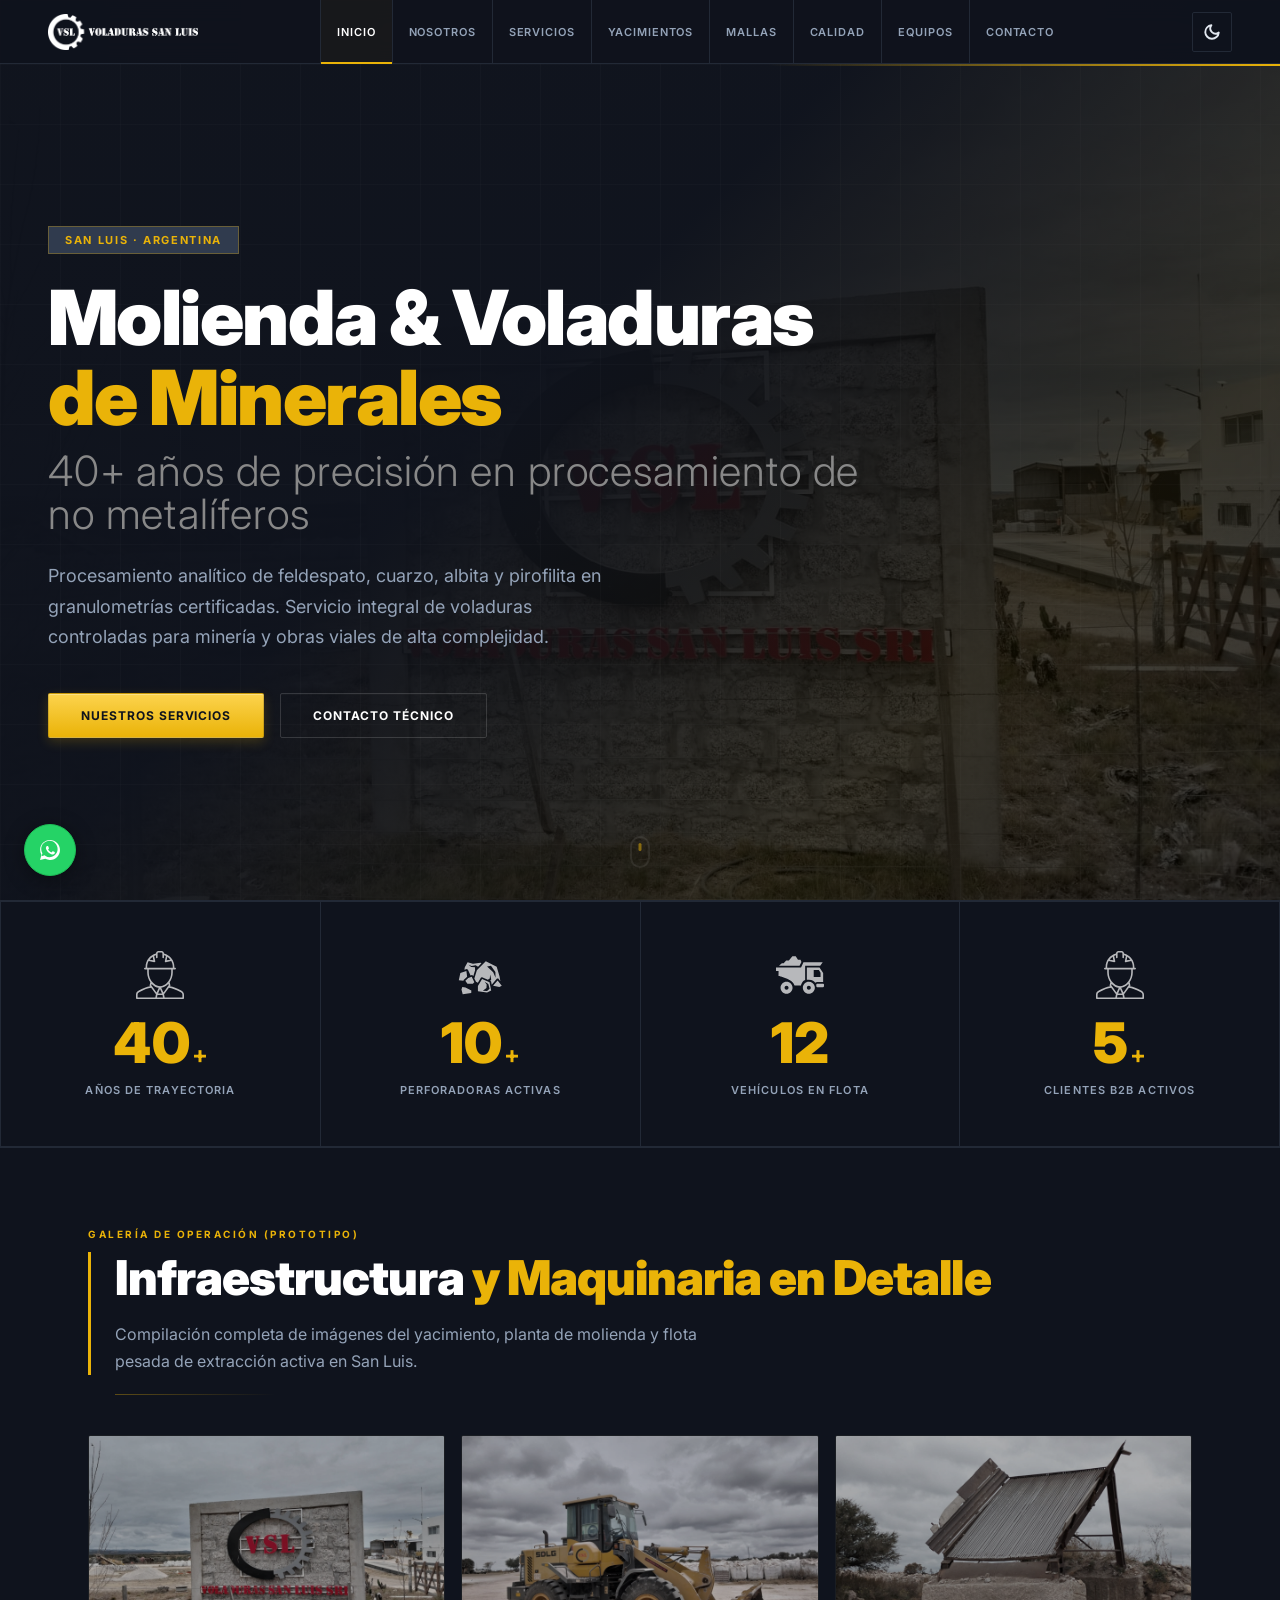
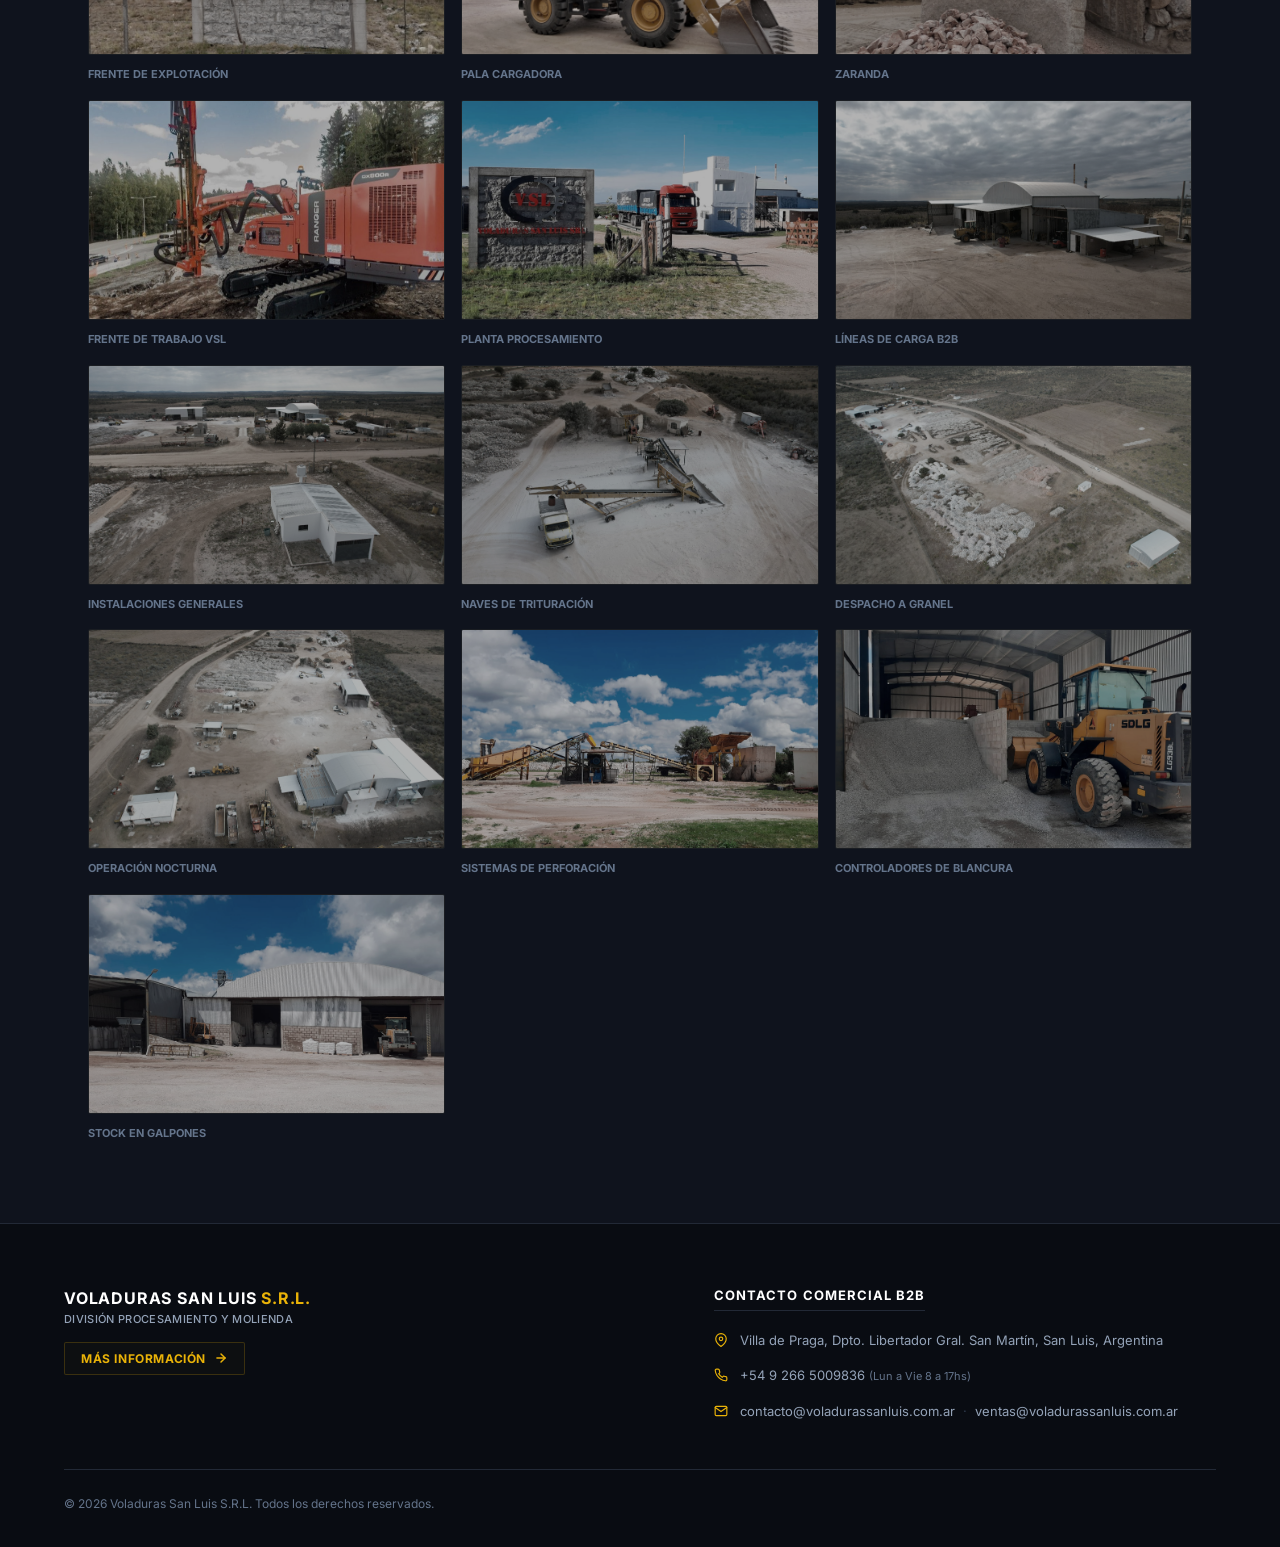
==== commit 2c1448bd: "feat: remove footer description from brand column" ====
--- a/index.html
+++ b/index.html
@@ -148,9 +148,6 @@
             <span class="logo-text">Voladuras San Luis <span class="accent">S.R.L.</span></span>
             <span class="logo-subtext">División Procesamiento y Molienda</span>
           </div>
-          <p class="footer-desc">
-            Procesamiento y molienda de minerales industriales no metalíferos de alta pureza.
-          </p>
           <a href="?view=nosotros" class="footer-more-btn" onclick="event.preventDefault(); window.navigate('?view=nosotros')">
             <span>Más información</span>
             <svg viewBox="0 0 24 24" width="14" height="14" fill="none" stroke="currentColor" stroke-width="2.5" stroke-linecap="round" stroke-linejoin="round" class="arrow-icon"><line x1="5" y1="12" x2="19" y2="12"></line><polyline points="12,5 19,12 12,19"></polyline></svg>
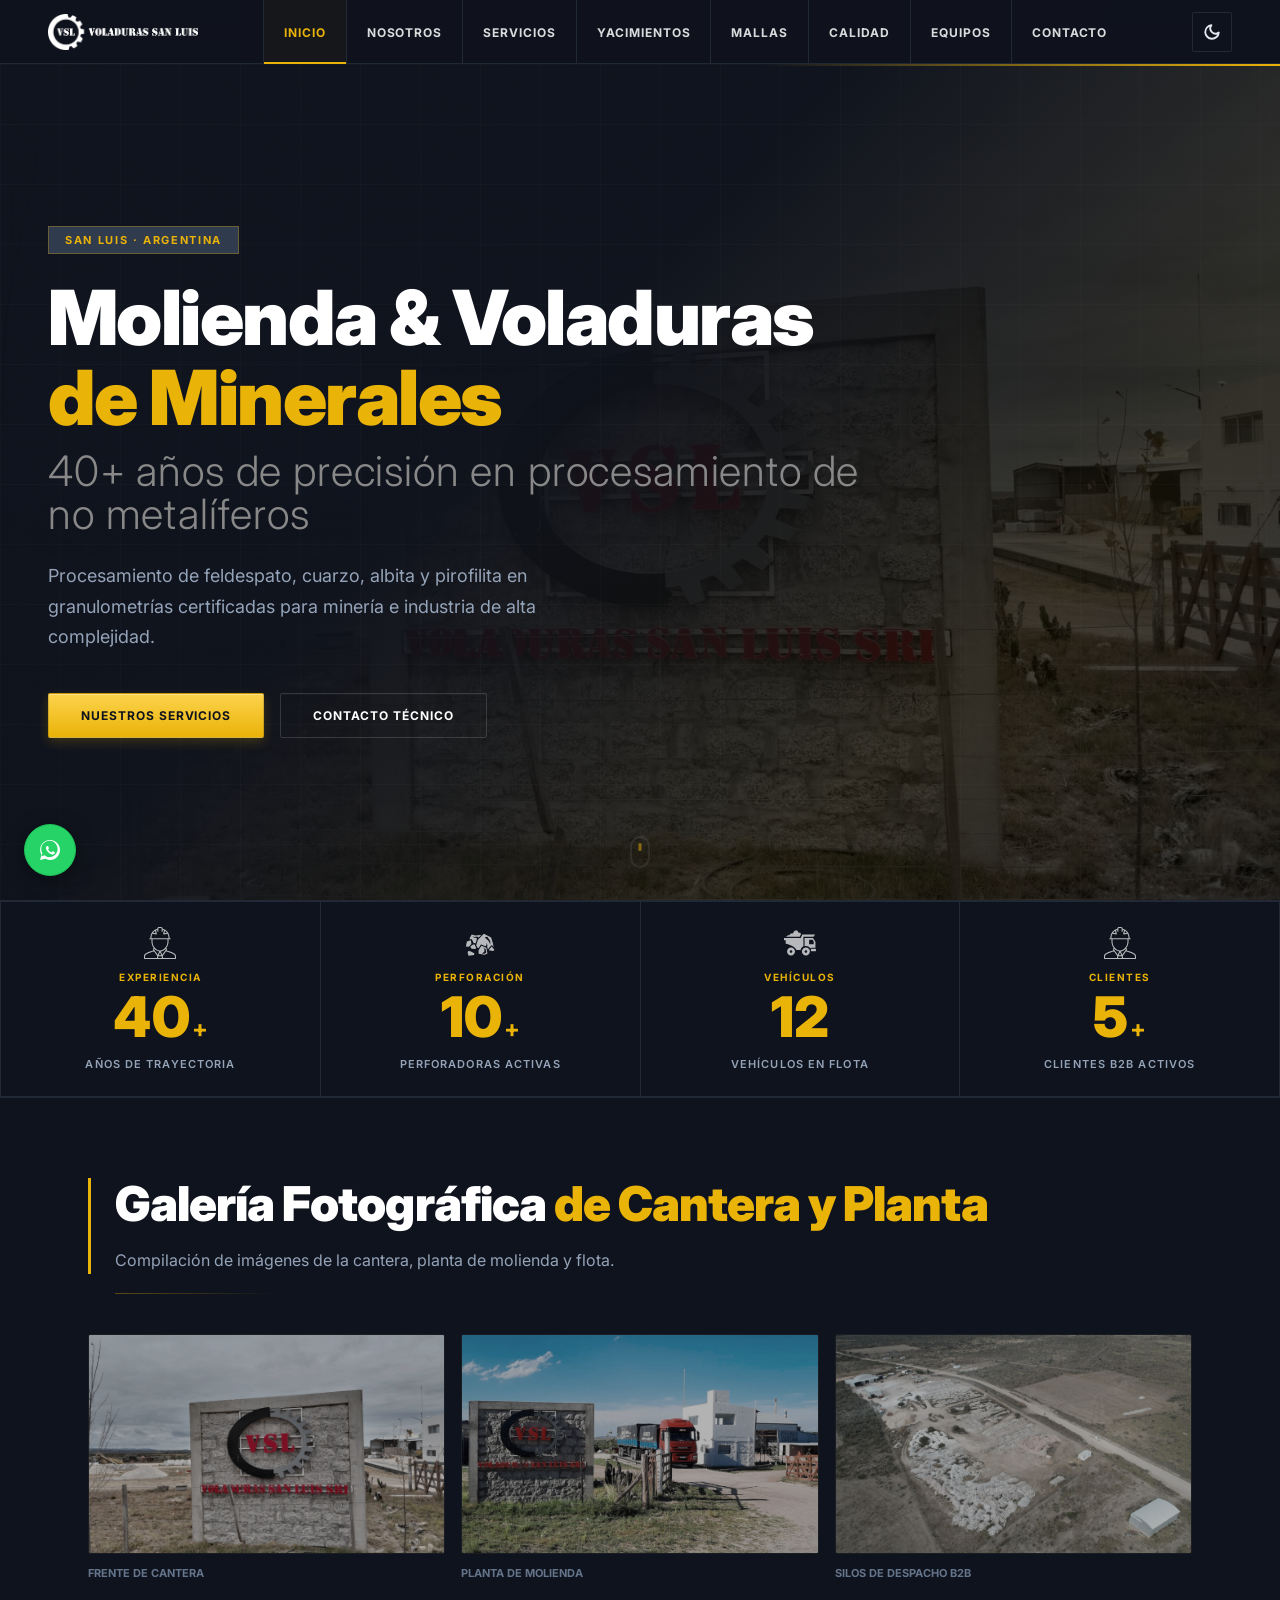
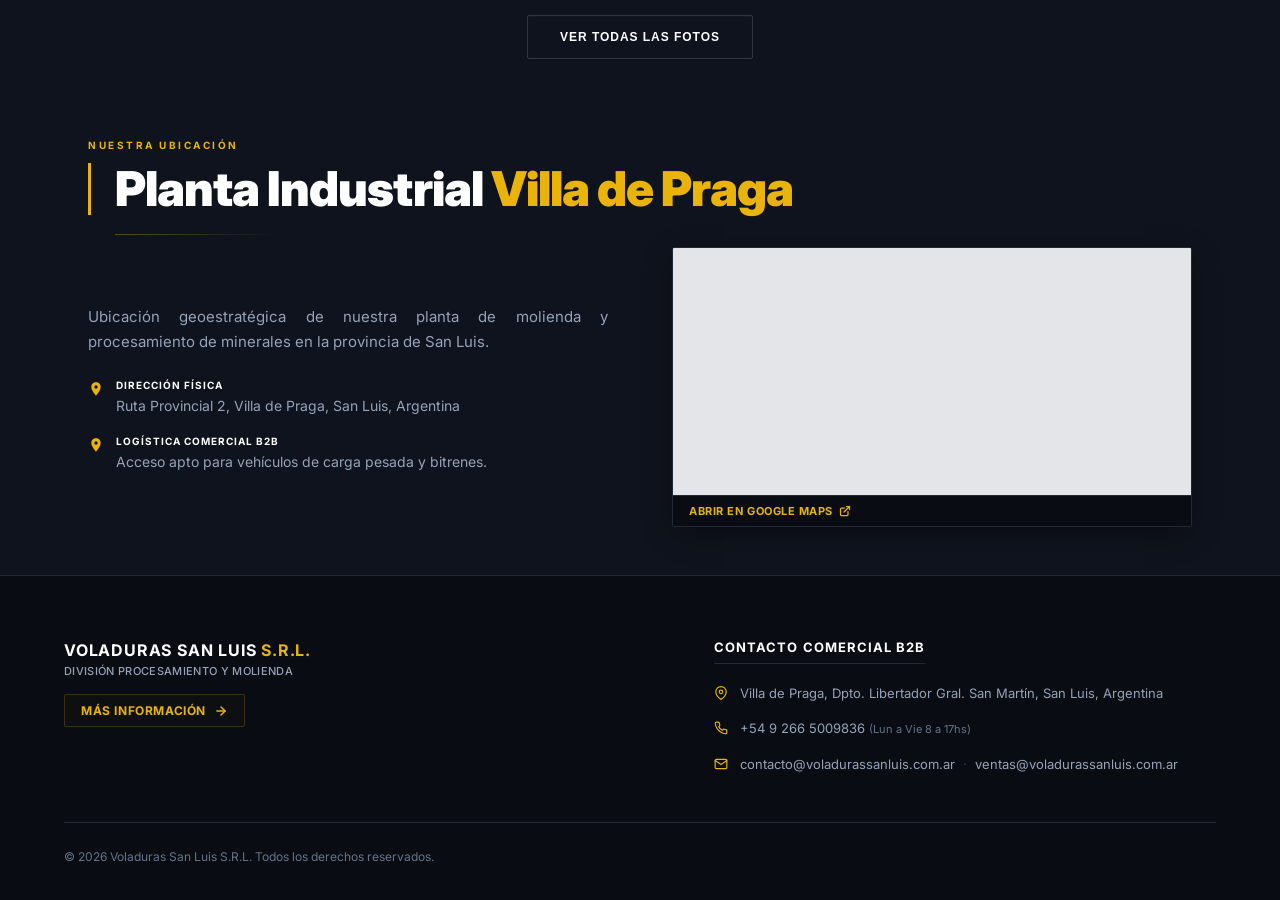
==== commit f00ee542: "mejorando el responsive" ====
--- a/index.html
+++ b/index.html
@@ -24,14 +24,9 @@
   <link rel="stylesheet" href="style.css">
 </head>
 <body>
-  <!-- Skip Link for Accessibility -->
   <a href="#dynamic-content" class="skip-link">Saltar al contenido principal</a>
 
   <div id="app">
-
-    <!-- ======================================================
-         TOP BAR — Fixed navigation
-         ====================================================== -->
     <header id="topbar" role="banner">
       <a
         class="logo"
@@ -120,7 +115,8 @@
           </svg>
         </button>
         <button id="mobile-menu-toggle" class="mobile-menu-btn" aria-label="Abrir menú">
-          <svg viewBox="0 0 24 24" width="20" height="20" fill="none" stroke="currentColor" stroke-width="2.5" stroke-linecap="round" stroke-linejoin="round">
+          <span class="menu-label">Menú</span>
+          <svg viewBox="0 0 24 24" width="16" height="16" fill="none" stroke="currentColor" stroke-width="2.5" stroke-linecap="round" stroke-linejoin="round">
             <line x1="3" y1="12" x2="21" y2="12"></line>
             <line x1="3" y1="6" x2="21" y2="6"></line>
             <line x1="3" y1="18" x2="21" y2="18"></line>
@@ -129,16 +125,10 @@
       </div>
     </header>
 
-    <!-- ======================================================
-         DYNAMIC CONTENT — Rendered by app.js
-         ====================================================== -->
     <main id="dynamic-content" aria-live="polite" aria-label="Contenido principal">
       <!-- Content injected by router -->
     </main>
 
-    <!-- ======================================================
-         FOOTER
-         ====================================================== -->
     <footer id="footer" role="contentinfo">
       <div class="footer-container">
         
@@ -193,9 +183,6 @@
 
   </div>
 
-  <!-- ======================================================
-       FLOATING CONTACT BUTTON: WHATSAPP B2B
-       ====================================================== -->
   <a href="https://wa.me/5492665009836" target="_blank" rel="noopener" class="whatsapp-btn" aria-label="Contactar por WhatsApp">
     <svg viewBox="0 0 24 24" width="20" height="20" fill="currentColor">
       <path d="M.057 24l1.687-6.163c-1.041-1.804-1.588-3.849-1.587-5.946C.06 5.348 5.397.01 12.008.01c3.202.001 6.212 1.246 8.477 3.514 2.266 2.268 3.507 5.28 3.505 8.484-.004 6.657-5.34 11.997-11.953 11.997-2.005-.001-3.973-.502-5.724-1.458L0 24zm6.59-4.846c1.6.95 3.188 1.449 4.625 1.451 5.436.002 9.858-4.384 9.861-9.813.002-2.63-1.013-5.101-2.86-6.95s-4.316-2.866-6.944-2.868c-5.437 0-9.862 4.387-9.865 9.817-.001 1.765.487 3.488 1.417 5.023l-.97 3.541 3.736-.97zM17.487 14.39c-.27-.136-1.602-.79-1.85-.88-.25-.09-.43-.136-.61.136-.18.27-.694.88-.85 1.056-.157.177-.315.2-.585.064-.27-.136-1.14-.42-2.172-1.34-0.803-.717-1.345-1.603-1.502-1.874-.158-.27-.017-.417.118-.552.12-.12.27-.315.405-.47.135-.157.18-.27.27-.45.09-.18.045-.337-.02-.47-.066-.136-.61-1.47-.837-2.015-.22-.533-.44-.46-.61-.47-.158-.01-.34-.01-.52-.01-.18 0-.47.07-.72.34-.25.27-.954.934-.954 2.277s.977 2.637 1.112 2.822c.135.185 1.92 2.932 4.65 4.11 1.62.698 2.23.774 3.022.656.44-.066 1.602-.656 1.83-1.29.23-.63.23-1.17.16-1.29-.07-.12-.25-.2-0.52-.336z"/>
@@ -203,9 +190,6 @@
     <span>WhatsApp</span>
   </a>
 
-  <!-- ======================================================
-       MOBILE MENU DRAWER & OVERLAY
-       ====================================================== -->
   <div id="mobile-overlay" class="mobile-overlay"></div>
   <div id="mobile-drawer" class="mobile-drawer">
     <div class="mobile-drawer-header">
@@ -228,8 +212,6 @@
       <a href="?view=contacto" data-view="contacto" id="mob-nav-contacto" onclick="event.preventDefault(); window.navigate('?view=contacto')">Contacto</a>
     </nav>
   </div>
-
-  <!-- Router + Renderer -->
   <script src="app.js"></script>
 </body>
 </html>
--- a/style.css
+++ b/style.css
@@ -181,16 +181,17 @@
 #topbar nav a {
   display: inline-flex;
   align-items: center;
-  padding: 0 16px;
+  padding: 0 20px;
   height: 64px;
-  font-size: 11px;
-  font-weight: 600;
+  font-size: 12px;
+  font-weight: 700;
   letter-spacing: 0.08em;
   text-transform: uppercase;
-  color: var(--text-gray);
+  color: rgba(255, 255, 255, 0.85);
   text-decoration: none;
   border-left: 1px solid var(--border);
   position: relative;
+  transition: all 0.2s ease;
 }
 
 #topbar nav a::after {
@@ -203,12 +204,13 @@
   background: var(--gold);
   transform: scaleX(0);
   transform-origin: left;
+  transition: transform 0.2s ease;
 }
 
 #topbar nav a:hover,
 #topbar nav a.active {
-  color: var(--text-white);
-  background: rgba(234, 179, 8, 0.04);
+  color: var(--gold);
+  background: rgba(234, 179, 8, 0.03);
 }
 
 #topbar nav a.active::after,
@@ -553,6 +555,16 @@
   height: 8px;
   background: var(--gold);
   border-radius: 2px;
+  animation: scroll-bounce 1.6s infinite ease-in-out;
+}
+
+@keyframes scroll-bounce {
+  0%, 100% {
+    transform: translate(-50%, 0);
+  }
+  50% {
+    transform: translate(-50%, 6px);
+  }
 }
 
 /* --- Stats Grid ------------------------------------------- */
@@ -572,7 +584,7 @@
 
 .stat-card {
   background: var(--bg-main);
-  padding: 48px 32px;
+  padding: 24px 20px;
   text-align: center;
   border: 1px solid transparent;
   transition: background 0.3s ease, border-color 0.3s ease, box-shadow 0.3s ease, transform 0.3s ease;
@@ -586,14 +598,27 @@
 }
 
 .stat-card .icon {
-  height: 48px;
-  margin-bottom: 16px;
+  height: 32px;
+  margin-bottom: 12px;
   opacity: 0.7;
+  display: flex;
+  justify-content: center;
+  align-items: center;
 }
 
 .stat-card .icon img {
   height: 100%;
   filter: var(--icon-filter);
+}
+
+.stat-kicker {
+  display: block;
+  font-size: 10px;
+  font-weight: 700;
+  letter-spacing: 0.15em;
+  text-transform: uppercase;
+  color: var(--gold);
+  margin-bottom: 6px;
 }
 
 .stat-card .number-row {
@@ -1381,11 +1406,10 @@
 
 /* ============================================================
    VIEW: MALLAS
-   ============================================================ */
-.mallas-layout {
+   ============================================================ */.mallas-layout {
   display: grid;
-  grid-template-columns: 280px 1fr;
-  gap: 48px;
+  grid-template-columns: 180px 1fr;
+  gap: 32px;
   align-items: start;
 }
 
@@ -1407,55 +1431,90 @@
 .mallas-tabs-container {
   border: 1px solid var(--border-strong);
   background: var(--bg-alt);
+  border-radius: var(--radius);
+  overflow: hidden;
+  display: flex;
+  flex-direction: column;
 }
 
 .malla-btn {
   display: flex;
   align-items: center;
-  justify-content: space-between;
   width: 100%;
-  padding: 18px 24px;
+  padding: 14px 20px;
   background: none;
   border: none;
   border-bottom: 1px solid var(--border);
   cursor: pointer;
   text-align: left;
   font-family: inherit;
+  transition: all 0.15s ease;
 }
 
 .malla-btn:last-child {
   border-bottom: none;
 }
 
-.malla-btn.active,
 .malla-btn:hover {
-  background: var(--gold);
-}
-
-.malla-btn.active .mb-num,
+  background: rgba(255, 255, 255, 0.02);
+}
+
+.malla-btn.active {
+  background: var(--bg-deep);
+  border-left: 3px solid var(--gold);
+  border-color: var(--border) var(--border) var(--border) var(--gold);
+}
+
+.malla-btn.active .mb-num {
+  color: var(--gold);
+}
+
 .malla-btn:hover .mb-num {
-  color: #0A0A0A;
-}
-
-.malla-btn.active .mb-size,
-.malla-btn:hover .mb-size {
-  color: rgba(10, 10, 10, 0.7);
+  color: var(--text-white);
 }
 
 .malla-btn .mb-num {
-  font-size: 18px;
-  font-weight: 900;
-  color: var(--text-white);
-}
-
-.malla-btn .mb-size {
-  font-size: 12px;
-  font-weight: 500;
-  color: var(--text-gray);
+  font-size: 16px;
+  font-weight: 800;
+  color: var(--text-white);
+  transition: color 0.15s ease;
+}
+
+/* BOTÓN DE ACCIÓN EXCEL - VER TODO */
+.malla-btn-action {
+  display: flex;
+  align-items: center;
+  justify-content: space-between;
+  width: 100%;
+  padding: 14px 20px;
+  background: var(--bg-deep);
+  border: none;
+  border-top: 1px solid var(--border-strong);
+  color: var(--gold);
+  font-weight: 700;
+  font-size: 13px;
+  text-decoration: none;
+  cursor: pointer;
+  text-transform: uppercase;
+  letter-spacing: 0.05em;
+  transition: all 0.15s ease;
+}
+
+.malla-btn-action:hover {
+  background: var(--border-strong);
+  color: var(--text-white);
+}
+
+.malla-btn-action .action-icon {
+  font-size: 14px;
 }
 
 .mallas-detail {
   min-height: 400px;
+  background: var(--bg-alt);
+  border: 1px solid var(--border-strong);
+  padding: 32px;
+  border-radius: var(--radius);
 }
 
 .malla-info {
@@ -1466,80 +1525,96 @@
   display: block;
 }
 
+/* DETALLE DE MALLA */
+.malla-detail-header {
+  display: flex;
+  justify-content: space-between;
+  align-items: baseline;
+  border-bottom: 1px solid var(--border-strong);
+  padding-bottom: 14px;
+  margin-bottom: 24px;
+}
+
 .malla-info .mi-num {
-  font-size: clamp(64px, 8vw, 110px);
-  font-weight: 950;
-  color: var(--text-white);
-  letter-spacing: -0.04em;
-  line-height: 0.9;
-  margin-bottom: 8px;
+  font-size: 40px;
+  font-weight: 900;
+  color: var(--text-white);
+  letter-spacing: -0.02em;
+  line-height: 1;
+}
+
+.malla-info .mi-size {
+  font-size: 14px;
+  color: var(--gold);
+  font-weight: 700;
+  letter-spacing: 0.02em;
+}
+
+.malla-detail-grid {
+  display: grid;
+  grid-template-columns: 1.4fr 1fr;
+  gap: 32px;
+  align-items: start;
+}
+
+.malla-column-label {
+  font-size: 10px;
+  font-weight: 700;
+  text-transform: uppercase;
+  letter-spacing: 0.1em;
+  color: var(--text-gray);
+  margin-bottom: 14px;
   display: block;
 }
 
-.malla-info .mi-size {
-  font-size: 16px;
-  color: var(--gold);
-  font-weight: 700;
-  margin-bottom: 36px;
-  display: block;
-  letter-spacing: 0.04em;
-}
-
-.industries-list {
-  list-style: none;
+.malla-industries-list {
   display: flex;
   flex-direction: column;
-  gap: 1px;
-  background: var(--border-strong);
-  border: 1px solid var(--border-strong);
-  margin-bottom: 32px;
-}
-
-.industries-list li {
-  display: flex;
-  align-items: flex-start;
-  gap: 20px;
-  padding: 24px;
-  background: var(--bg-alt);
-}
-
-.industries-list li .ind-name {
-  font-size: 16px;
-  font-weight: 700;
-  color: var(--text-white);
-  display: block;
+  gap: 12px;
+}
+
+.malla-industry-card {
+  background: var(--bg-deep);
+  border: 1px solid var(--border);
+  border-left: 3px solid var(--gold);
+  padding: 16px;
+  border-radius: var(--radius);
+}
+
+.malla-industry-card .ind-name {
+  font-size: 14px;
+  font-weight: 700;
+  color: var(--text-white);
   margin-bottom: 6px;
 }
 
-.industries-list li .ind-desc {
-  font-size: 14px;
-  color: var(--text-gray);
-  line-height: 1.6;
-  display: block;
-}
-
-.malla-info .mineral-for {
-  font-size: 12px;
-  font-weight: 700;
-  letter-spacing: 0.15em;
-  text-transform: uppercase;
-  color: var(--text-gray);
-  border-top: 1px solid var(--border);
-  padding-top: 24px;
-  margin-top: 8px;
-}
-
-.malla-info .mineral-for span {
-  display: inline-block;
-  margin-top: 12px;
-  padding: 6px 14px;
-  background: var(--border-strong);
-  color: var(--text-white);
+.malla-industry-card .ind-desc {
+  font-size: 13px;
+  color: var(--text-gray);
+  line-height: 1.4;
+}
+
+.malla-badges-container {
+  display: flex;
+  flex-wrap: wrap;
+  gap: 8px;
+}
+
+.malla-badge {
   font-size: 11px;
-  margin-right: 6px;
-  font-weight: 700;
-  letter-spacing: 0.1em;
-  border-left: 2px solid var(--gold);
+  font-weight: 700;
+  background: var(--bg-deep);
+  border: 1px solid var(--border);
+  color: var(--text-white);
+  padding: 6px 12px;
+  border-radius: var(--radius);
+  letter-spacing: 0.02em;
+  transition: all 0.15s ease;
+}
+
+.malla-badge:hover {
+  border-color: var(--gold);
+  color: var(--gold);
 }
 
 /* ============================================================
@@ -1580,6 +1655,7 @@
   border-bottom: 1px solid var(--border-strong);
   margin-bottom: 40px;
   overflow-x: auto;
+  overflow-y: hidden; /* Prevent vertical scrollbar track from rendering */
   scrollbar-width: none; /* Hide scrollbar for Firefox */
   -webkit-overflow-scrolling: touch; /* Smooth mobile scroll */
 }
@@ -1958,19 +2034,31 @@
   }
 
   .quality-tabs-nav {
+    display: grid;
+    grid-template-columns: repeat(3, 1fr);
+    gap: 4px;
     margin-bottom: 24px;
-    gap: 4px;
+    overflow-x: visible;
+    overflow-y: visible;
+    border-bottom: 1px solid var(--border-strong);
   }
 
   .tab-btn {
-    padding: 10px 14px;
-    font-size: 11px;
+    padding: 10px 4px;
+    font-size: 10px;
+    font-weight: 700;
+    letter-spacing: 0.02em;
+    justify-content: center;
+    align-items: center;
+    text-align: center;
+    flex-direction: column;
     gap: 6px;
+    border-radius: 2px 2px 0 0;
   }
 
   .tab-btn .tab-icon {
-    width: 14px;
-    height: 14px;
+    width: 16px;
+    height: 16px;
   }
 
   .tab-split {
@@ -2329,24 +2417,44 @@
 }
 
 .mobile-menu-btn {
-  background: none;
-  border: none;
-  color: var(--text-primary);
+  background: rgba(234, 179, 8, 0.06);
+  border: 1.5px solid var(--gold);
+  color: var(--gold);
   cursor: pointer;
   display: none; /* Hidden on desktop */
   align-items: center;
   justify-content: center;
-  width: 40px;
-  height: 40px;
-  border-radius: 2px;
-  border: 1px solid var(--border);
-  transition: background 0.3s ease, border-color 0.3s ease, color 0.3s ease;
+  padding: 0 14px;
+  height: 38px;
+  border-radius: 4px;
+  gap: 8px;
+  font-family: inherit;
+  font-weight: 700;
+  text-transform: uppercase;
+  letter-spacing: 0.05em;
+  transition: background 0.2s ease, border-color 0.2s ease, color 0.2s ease;
+}
+
+.mobile-menu-btn .menu-label {
+  font-size: 11px;
 }
 
 .mobile-menu-btn:hover {
-  background: rgba(234, 179, 8, 0.04);
-  color: var(--gold);
-  border-color: var(--gold);
+  background: rgba(234, 179, 8, 0.12);
+  color: var(--text-white);
+  border-color: var(--text-white);
+}
+
+body.light-theme .mobile-menu-btn {
+  background: rgba(202, 138, 4, 0.06);
+  border-color: #CA8A04;
+  color: #CA8A04;
+}
+
+body.light-theme .mobile-menu-btn:hover {
+  background: rgba(202, 138, 4, 0.12);
+  color: #854D0E;
+  border-color: #854D0E;
 }
 
 .mobile-overlay {
@@ -2420,29 +2528,50 @@
 .mobile-drawer-nav {
   display: flex;
   flex-direction: column;
-  gap: 8px;
+  gap: 6px;
 }
 
 .mobile-drawer-nav a {
   display: flex;
   align-items: center;
-  padding: 14px 16px;
-  font-size: 11px;
+  padding: 14px 20px;
+  font-size: 12px;
   font-weight: 700;
   letter-spacing: 0.08em;
   text-transform: uppercase;
-  color: var(--text-gray);
+  color: rgba(255, 255, 255, 0.75);
   text-decoration: none;
-  border: 1px solid var(--border);
-  border-radius: 2px;
-  background: var(--bg-main);
-}
-
-.mobile-drawer-nav a:hover,
+  background: none;
+  border: none;
+  border-radius: 4px;
+  transition: all 0.2s ease;
+}
+
+.mobile-drawer-nav a:hover {
+  color: var(--text-white);
+  background: rgba(255, 255, 255, 0.03);
+}
+
 .mobile-drawer-nav a.active {
   color: var(--gold);
-  background: rgba(234, 179, 8, 0.02);
-  border-color: var(--gold);
+  background: rgba(234, 179, 8, 0.05);
+  border-left: 3px solid var(--gold);
+  border-radius: 0 4px 4px 0;
+}
+
+body.light-theme .mobile-drawer-nav a {
+  color: var(--text-dark);
+}
+
+body.light-theme .mobile-drawer-nav a:hover {
+  background: rgba(0, 0, 0, 0.03);
+  color: #000;
+}
+
+body.light-theme .mobile-drawer-nav a.active {
+  color: #CA8A04;
+  background: rgba(202, 138, 4, 0.05);
+  border-left: 3px solid #CA8A04;
 }
 
 .mineral-card-img {
@@ -2504,6 +2633,10 @@
     gap: 32px;
   }
 
+  .mallas-detail {
+    padding: 20px;
+  }
+
   .mallas-sidebar {
     position: static;
   }
@@ -2511,8 +2644,12 @@
   .mallas-tabs-container {
     display: flex;
     flex-direction: row;
-    overflow-x: auto;
-    scrollbar-width: none;
+    flex-wrap: wrap;
+    gap: 8px;
+    background: none;
+    border: none;
+    padding: 0;
+    overflow: visible;
   }
 
   .mallas-tabs-container::-webkit-scrollbar {
@@ -2520,10 +2657,53 @@
   }
 
   .malla-btn {
-    flex: 0 0 auto;
-    border-bottom: none;
-    border-right: 1px solid var(--border);
-    padding: 16px 20px;
+    flex: 1 0 calc(25% - 8px);
+    width: auto; /* Sobrescribe el width: 100% de desktop */
+    border: 1px solid var(--border);
+    border-radius: var(--radius);
+    padding: 10px 6px;
+    justify-content: center;
+    background: var(--bg-alt);
+    transition: all 0.15s ease;
+  }
+
+  .malla-btn.active {
+    background: var(--bg-deep);
+    border: 1px solid var(--gold);
+    border-radius: var(--radius);
+  }
+
+  .malla-btn.active .mb-num {
+    color: var(--gold);
+  }
+
+  .malla-btn .mb-num {
+    font-size: 13px;
+    font-weight: 700;
+  }
+
+  .malla-btn-action {
+    flex: 1 0 calc(25% - 8px);
+    width: auto;
+    border: 1px solid var(--border-strong);
+    background: var(--bg-deep);
+    color: var(--gold);
+    padding: 10px 4px;
+    justify-content: center;
+    border-radius: var(--radius);
+    font-size: 11px;
+    font-weight: 700;
+  }
+
+  .malla-detail-header {
+    flex-direction: column;
+    align-items: flex-start;
+    gap: 8px;
+  }
+
+  .malla-detail-grid {
+    grid-template-columns: 1fr;
+    gap: 24px;
   }
 
   .calidad-hero {
@@ -2576,7 +2756,6 @@
 
   .services-grid,
   .equipment-grid,
-  .stats-grid,
   .gallery-grid {
     grid-template-columns: 1fr;
   }
@@ -2586,14 +2765,98 @@
   .hero {
     padding: 48px 24px;
   }
+
+  /* Compact Mobile Footer */
+  #footer {
+    padding: 24px 16px 16px 16px;
+  }
+
+  .footer-container {
+    gap: 20px;
+  }
+
+  .footer-desc {
+    margin-bottom: 16px;
+    font-size: 12px;
+  }
+
+  .footer-logo .logo-text {
+    font-size: 14px;
+  }
+
+  .footer-logo .logo-subtext {
+    font-size: 9px;
+  }
+
+  .footer-more-btn {
+    padding: 8px 12px;
+    font-size: 11px;
+  }
+
+  .footer-title {
+    font-size: 11px;
+    margin-bottom: 10px;
+    margin-top: 12px;
+  }
+
+  .footer-contact-info {
+    gap: 8px;
+  }
+
+  .footer-contact-info li {
+    font-size: 12px;
+  }
+
+  .footer-bottom {
+    margin-top: 20px;
+    padding-top: 16px;
+  }
+
+  .footer-copy {
+    font-size: 10px;
+  }
+}
+
+/* Compact grid for location map section */
+.compact-plant-grid {
+  display: grid;
+  grid-template-columns: 1.2fr 1fr;
+  gap: 48px;
+  align-items: center;
+  margin-top: 32px;
+}
+
+.plant-info-panel {
+  display: flex;
+  flex-direction: column;
+  justify-content: center;
+}
+
+.gallery-toggle-container {
+  text-align: center;
+  margin-top: 32px;
+}
+
+@media (max-width: 900px) {
+  .compact-plant-grid {
+    grid-template-columns: 1fr;
+    gap: 32px;
+  }
+  
+  .compact-plant-grid .map-card {
+    height: 250px !important;
+  }
 }
 
 /* ============================================================
-   REDUCED MOTION (Enforced)
+   REDUCED MOTION (Standard Compliance)
    ============================================================ */
-*,
-*::before,
-*::after {
-  animation: none !important;
-  transition: none !important;
-}
+@media (prefers-reduced-motion: reduce) {
+  *,
+  *::before,
+  *::after {
+    animation: none !important;
+    transition: none !important;
+    scroll-behavior: auto !important;
+  }
+}
